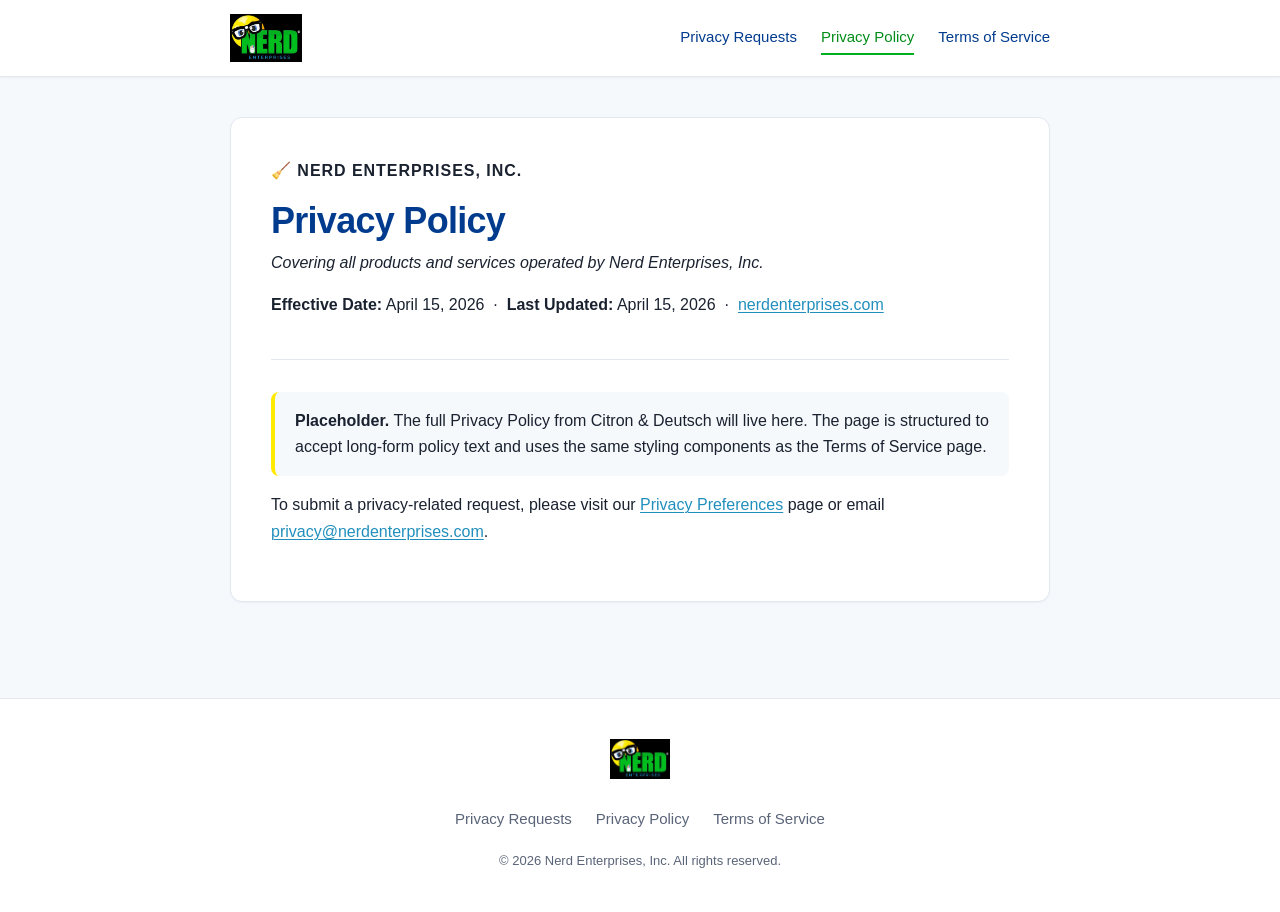
==== policy/index.html @ c288d67a "Add files via upload" ====
<!DOCTYPE html>
<html lang="en">
<head>
  <meta charset="UTF-8">
  <meta name="viewport" content="width=device-width, initial-scale=1.0">
  <title>Privacy Policy — Nerd Enterprises</title>
  <meta name="description" content="Privacy Policy for Nerd Enterprises, Inc. covering all products and services including Clean Books and Clean 1099s.">
  <link rel="icon" type="image/png" href="/assets/nerd-logo.png">
  <link rel="stylesheet" href="/assets/styles.css">
</head>
<body>
  <header class="site-header">
    <div class="container header-inner">
      <a href="/preferences" class="logo-link" aria-label="Nerd Enterprises home">
        <img src="/assets/nerd-logo.png" alt="Nerd Enterprises" class="logo">
      </a>
      <nav class="site-nav" aria-label="Primary">
        <a href="/preferences">Privacy Requests</a>
        <a href="/policy" aria-current="page">Privacy Policy</a>
        <a href="/tos">Terms of Service</a>
      </nav>
    </div>
  </header>

  <main class="container main-content policy-content">
    <article>
      <header class="policy-header">
        <p class="policy-eyebrow">🧹 Nerd Enterprises, Inc.</p>
        <h1>Privacy Policy</h1>
        <p class="policy-subtitle">
          Covering all products and services operated by Nerd Enterprises, Inc.
        </p>
        <p class="policy-meta">
          <strong>Effective Date:</strong> April 15, 2026
          &nbsp;&middot;&nbsp;
          <strong>Last Updated:</strong> April 15, 2026
          &nbsp;&middot;&nbsp;
          <a href="https://nerdenterprises.com">nerdenterprises.com</a>
        </p>
      </header>

      <!-- =====================================================
           PASTE RICK CITRON'S PRIVACY POLICY CONTENT BELOW
           ===================================================== -->

      <section>
        <p class="placeholder-note">
          <strong>Placeholder.</strong> The full Privacy Policy from Citron &amp; Deutsch
          will live here. The page is structured to accept long-form policy text and uses
          the same styling components as the Terms of Service page.
        </p>

        <p>
          To submit a privacy-related request, please visit our
          <a href="/preferences">Privacy Preferences</a> page or email
          <a href="mailto:privacy@nerdenterprises.com">privacy@nerdenterprises.com</a>.
        </p>
      </section>

      <!-- ===================================================== -->
    </article>
  </main>

  <footer class="site-footer">
    <div class="container footer-inner">
      <p class="footer-brand">
        <img src="/assets/nerd-logo.png" alt="" class="footer-logo">
      </p>
      <nav class="footer-nav" aria-label="Footer">
        <a href="/preferences">Privacy Requests</a>
        <a href="/policy">Privacy Policy</a>
        <a href="/tos">Terms of Service</a>
      </nav>
      <p class="footer-copyright">
        &copy; <span id="footer-year"></span> Nerd Enterprises, Inc. All rights reserved.
      </p>
    </div>
  </footer>

  <script>document.getElementById("footer-year").textContent = new Date().getFullYear();</script>
</body>
</html>
---- assets/styles.css ----
/* ============================================
   Nerd Enterprises — Privacy Site Stylesheet
   ============================================ */

:root {
  /* Brand colors */
  --green:        #00B01E;
  --green-dark:   #028D19;
  --cyan:         #2CB0E8;
  --cyan-dark:    #218FBD;
  --navy:         #003B8E;
  --yellow:       #FFEA00;

  /* Functional colors */
  --text:         #1a2230;
  --text-muted:   #5a6478;
  --border:       #e3e7ee;
  --bg:           #ffffff;
  --bg-soft:      #f6f9fc;
  --bg-card:      #ffffff;
  --error:        #c0392b;
  --success-bg:   #e8f7ec;
  --success-text: #166534;

  /* Typography */
  --font-sans:    -apple-system, BlinkMacSystemFont, "Segoe UI", Roboto, "Helvetica Neue", Arial, sans-serif;
  --font-mono:    ui-monospace, SFMono-Regular, "SF Mono", Menlo, Consolas, monospace;

  /* Layout */
  --content-max:  860px;
  --radius:       8px;
  --radius-lg:    12px;
  --shadow-sm:    0 1px 2px rgba(0, 59, 142, 0.05);
  --shadow-md:    0 4px 12px rgba(0, 59, 142, 0.08);
}

* { box-sizing: border-box; }

html { -webkit-text-size-adjust: 100%; }

body {
  margin: 0;
  font-family: var(--font-sans);
  font-size: 16px;
  line-height: 1.6;
  color: var(--text);
  background: var(--bg-soft);
  -webkit-font-smoothing: antialiased;
}

.container {
  max-width: var(--content-max);
  margin: 0 auto;
  padding: 0 1.25rem;
}

/* ============================================
   Header
   ============================================ */

.site-header {
  background: var(--bg);
  border-bottom: 1px solid var(--border);
  position: sticky;
  top: 0;
  z-index: 10;
  box-shadow: var(--shadow-sm);
}

.header-inner {
  display: flex;
  align-items: center;
  justify-content: space-between;
  gap: 1.5rem;
  padding-top: 0.875rem;
  padding-bottom: 0.875rem;
  flex-wrap: wrap;
}

.logo-link {
  display: inline-flex;
  align-items: center;
  text-decoration: none;
}

.logo {
  height: 48px;
  width: auto;
  display: block;
}

.site-nav {
  display: flex;
  gap: 1.5rem;
  flex-wrap: wrap;
}

.site-nav a {
  color: var(--navy);
  text-decoration: none;
  font-weight: 500;
  font-size: 0.9375rem;
  padding: 0.25rem 0;
  border-bottom: 2px solid transparent;
  transition: color 0.15s, border-color 0.15s;
}

.site-nav a:hover {
  color: var(--green-dark);
}

.site-nav a[aria-current="page"] {
  color: var(--green-dark);
  border-bottom-color: var(--green);
}

/* ============================================
   Main content
   ============================================ */

.main-content {
  padding: 2.5rem 1.25rem 4rem;
}

.hero {
  margin-bottom: 2.5rem;
}

.hero h1 {
  font-size: 2.25rem;
  line-height: 1.2;
  margin: 0 0 0.75rem;
  color: var(--navy);
  letter-spacing: -0.02em;
}

.lede {
  font-size: 1.125rem;
  color: var(--text-muted);
  margin: 0;
  max-width: 65ch;
}

/* ============================================
   Cards & sections
   ============================================ */

.rights-card,
.form-section,
.contact-card {
  background: var(--bg-card);
  border: 1px solid var(--border);
  border-radius: var(--radius-lg);
  padding: 2rem;
  margin-bottom: 2rem;
  box-shadow: var(--shadow-sm);
}

.rights-card h2,
.form-section h2,
.contact-card h2 {
  font-size: 1.375rem;
  margin: 0 0 1rem;
  color: var(--navy);
}

.rights-card p,
.contact-card p {
  margin: 0 0 1rem;
}

.rights-card p:last-child,
.contact-card p:last-child {
  margin-bottom: 0;
}

a {
  color: var(--cyan-dark);
  text-decoration: underline;
  text-decoration-thickness: 1px;
  text-underline-offset: 2px;
}

a:hover {
  color: var(--navy);
}

/* ============================================
   Form
   ============================================ */

.privacy-form {
  margin-top: 0.5rem;
}

.form-group {
  border: none;
  padding: 0;
  margin: 0 0 2rem;
}

.form-group legend {
  font-weight: 600;
  font-size: 1.0625rem;
  color: var(--navy);
  margin-bottom: 0.5rem;
  padding: 0;
}

.field {
  margin-bottom: 1.25rem;
}

.field:last-child {
  margin-bottom: 0;
}

.field label,
.inline-radio legend {
  display: block;
  font-weight: 500;
  font-size: 0.9375rem;
  margin-bottom: 0.375rem;
  color: var(--text);
}

.required {
  color: var(--error);
  font-weight: 600;
}

.field-help {
  font-size: 0.8125rem;
  color: var(--text-muted);
  margin: 0.375rem 0 0;
  line-height: 1.5;
}

.field-error {
  font-size: 0.8125rem;
  color: var(--error);
  margin: 0.375rem 0 0;
  min-height: 1.2em;
  font-weight: 500;
}

.field-error:empty { display: none; }

input[type="text"],
input[type="email"],
textarea,
select {
  width: 100%;
  padding: 0.625rem 0.75rem;
  font-family: inherit;
  font-size: 1rem;
  line-height: 1.4;
  color: var(--text);
  background: var(--bg);
  border: 1.5px solid var(--border);
  border-radius: var(--radius);
  transition: border-color 0.15s, box-shadow 0.15s;
}

input[type="text"]:focus,
input[type="email"]:focus,
textarea:focus,
select:focus {
  outline: none;
  border-color: var(--cyan);
  box-shadow: 0 0 0 3px rgba(44, 176, 232, 0.18);
}

input[aria-invalid="true"],
textarea[aria-invalid="true"],
select[aria-invalid="true"] {
  border-color: var(--error);
}

textarea {
  resize: vertical;
  min-height: 120px;
  font-family: inherit;
}

select {
  appearance: none;
  -webkit-appearance: none;
  background-image: url("data:image/svg+xml;charset=utf-8,%3Csvg width='12' height='8' viewBox='0 0 12 8' xmlns='http://www.w3.org/2000/svg'%3E%3Cpath d='M1 1l5 5 5-5' stroke='%23003B8E' stroke-width='1.6' fill='none' stroke-linecap='round' stroke-linejoin='round'/%3E%3C/svg%3E");
  background-repeat: no-repeat;
  background-position: right 0.875rem center;
  padding-right: 2.5rem;
}

/* Honeypot — hidden from users, visible to bots */
.hp-field {
  position: absolute;
  left: -9999px;
  top: -9999px;
  width: 1px;
  height: 1px;
  overflow: hidden;
}

/* Radio cards (request type) */
.radio-group {
  display: grid;
  gap: 0.625rem;
  margin-top: 0.75rem;
}

.radio-card {
  display: flex;
  gap: 0.875rem;
  align-items: flex-start;
  padding: 0.875rem 1rem;
  border: 1.5px solid var(--border);
  border-radius: var(--radius);
  cursor: pointer;
  transition: border-color 0.15s, background-color 0.15s;
  background: var(--bg);
}

.radio-card:hover {
  border-color: var(--cyan);
  background: rgba(44, 176, 232, 0.04);
}

.radio-card input[type="radio"] {
  margin-top: 0.25rem;
  flex-shrink: 0;
  accent-color: var(--green);
  width: 1.125rem;
  height: 1.125rem;
}

.radio-card:has(input:checked) {
  border-color: var(--green);
  background: rgba(0, 176, 30, 0.04);
}

.radio-card-content {
  display: flex;
  flex-direction: column;
  gap: 0.125rem;
  flex: 1;
}

.radio-card-content strong {
  font-weight: 600;
  color: var(--text);
  font-size: 0.9375rem;
}

.radio-card-desc {
  font-size: 0.875rem;
  color: var(--text-muted);
  line-height: 1.5;
}

/* Checkbox group (products) */
.checkbox-group {
  display: grid;
  grid-template-columns: repeat(auto-fit, minmax(220px, 1fr));
  gap: 0.5rem;
  margin-top: 0.75rem;
}

.checkbox-item {
  display: flex;
  gap: 0.625rem;
  align-items: center;
  padding: 0.625rem 0.875rem;
  border: 1.5px solid var(--border);
  border-radius: var(--radius);
  cursor: pointer;
  transition: border-color 0.15s, background-color 0.15s;
  background: var(--bg);
  font-size: 0.9375rem;
}

.checkbox-item:hover {
  border-color: var(--cyan);
  background: rgba(44, 176, 232, 0.04);
}

.checkbox-item input[type="checkbox"] {
  flex-shrink: 0;
  accent-color: var(--green);
  width: 1.125rem;
  height: 1.125rem;
}

.checkbox-item:has(input:checked) {
  border-color: var(--green);
  background: rgba(0, 176, 30, 0.04);
}

/* Inline radios (current customer) */
.inline-radio {
  border: none;
  padding: 0;
  margin: 0;
}

.inline-radio-group {
  display: flex;
  gap: 1rem;
  margin-top: 0.5rem;
}

.inline-radio-item {
  display: flex;
  align-items: center;
  gap: 0.5rem;
  padding: 0.5rem 1.25rem;
  border: 1.5px solid var(--border);
  border-radius: var(--radius);
  cursor: pointer;
  font-size: 0.9375rem;
  transition: border-color 0.15s, background-color 0.15s;
  background: var(--bg);
}

.inline-radio-item:hover { border-color: var(--cyan); }

.inline-radio-item input[type="radio"] {
  accent-color: var(--green);
}

.inline-radio-item:has(input:checked) {
  border-color: var(--green);
  background: rgba(0, 176, 30, 0.04);
}

/* Consent checkbox */
.consent-item {
  display: flex;
  gap: 0.75rem;
  align-items: flex-start;
  padding: 1rem;
  border: 1.5px solid var(--border);
  border-radius: var(--radius);
  cursor: pointer;
  background: var(--bg-soft);
  font-size: 0.9375rem;
  line-height: 1.5;
}

.consent-item input[type="checkbox"] {
  margin-top: 0.2rem;
  flex-shrink: 0;
  accent-color: var(--green);
  width: 1.125rem;
  height: 1.125rem;
}

/* Submit area */
.form-actions {
  margin-top: 2rem;
  display: flex;
  flex-direction: column;
  align-items: flex-start;
  gap: 0.75rem;
}

.btn {
  font: inherit;
  font-weight: 600;
  font-size: 1rem;
  padding: 0.75rem 1.75rem;
  border-radius: var(--radius);
  border: none;
  cursor: pointer;
  transition: background-color 0.15s, transform 0.05s, box-shadow 0.15s;
}

.btn-primary {
  background: var(--green);
  color: white;
  box-shadow: var(--shadow-sm);
}

.btn-primary:hover:not(:disabled) {
  background: var(--green-dark);
  box-shadow: var(--shadow-md);
}

.btn-primary:active:not(:disabled) {
  transform: translateY(1px);
}

.btn:disabled {
  opacity: 0.6;
  cursor: not-allowed;
}

.form-note {
  font-size: 0.875rem;
  color: var(--text-muted);
  margin: 0;
  max-width: 50ch;
}

/* Feedback messages */
.form-feedback {
  margin-top: 1.5rem;
}

.form-feedback:empty { display: none; }

.form-feedback.success {
  padding: 1.25rem 1.5rem;
  background: var(--success-bg);
  border: 1px solid var(--success-text);
  border-radius: var(--radius);
  color: var(--success-text);
}

.form-feedback.success h3 {
  margin: 0 0 0.5rem;
  font-size: 1.0625rem;
  color: var(--success-text);
}

.form-feedback.success p {
  margin: 0 0 0.5rem;
  color: var(--success-text);
}

.form-feedback.success p:last-child { margin-bottom: 0; }

.form-feedback.success .ref-num {
  font-family: var(--font-mono);
  font-weight: 600;
  background: rgba(255, 255, 255, 0.6);
  padding: 0.125rem 0.375rem;
  border-radius: 4px;
}

.form-feedback.error {
  padding: 1rem 1.25rem;
  background: #fef2f2;
  border: 1px solid var(--error);
  border-radius: var(--radius);
  color: var(--error);
  font-weight: 500;
}

/* ============================================
   Policy page
   ============================================ */

.policy-content article {
  background: var(--bg-card);
  border: 1px solid var(--border);
  border-radius: var(--radius-lg);
  padding: 2.5rem;
  box-shadow: var(--shadow-sm);
}

.policy-header {
  border-bottom: 1px solid var(--border);
  padding-bottom: 1.5rem;
  margin-bottom: 2rem;
}

.policy-eyebrow {
  font-size: 0.875rem;
  text-transform: uppercase;
  letter-spacing: 0.06em;
  font-weight: 600;
  color: var(--green-dark);
  margin: 0 0 0.5rem;
}

.policy-header h1 {
  font-size: 2.25rem;
  margin: 0 0 0.5rem;
  color: var(--navy);
  letter-spacing: -0.02em;
  line-height: 1.15;
}

.policy-subtitle {
  font-size: 1.0625rem;
  color: var(--text-muted);
  margin: 0 0 0.75rem;
  font-style: italic;
}

.policy-meta {
  margin: 0;
  color: var(--text-muted);
  font-size: 0.9375rem;
}

.policy-meta a { color: var(--cyan-dark); }

.policy-content section {
  margin-bottom: 2rem;
}

.policy-content section:last-child { margin-bottom: 0; }

.policy-content h2 {
  font-size: 1.5rem;
  color: var(--navy);
  margin: 2.25rem 0 0.875rem;
  line-height: 1.3;
}

.policy-content section:first-of-type h2 {
  margin-top: 0;
}

.policy-content h3 {
  font-size: 1.0625rem;
  color: var(--navy);
  margin: 1.5rem 0 0.5rem;
  font-weight: 600;
}

.policy-content p,
.policy-content li {
  font-size: 1rem;
  line-height: 1.65;
  color: var(--text);
}

.policy-content p { margin: 0 0 1rem; }

.policy-content ul,
.policy-content ol {
  margin: 0 0 1rem;
  padding-left: 1.5rem;
}

.policy-content li { margin-bottom: 0.375rem; }

.policy-content li:last-child { margin-bottom: 0; }

.policy-content a {
  color: var(--cyan-dark);
  word-break: break-word;
}

.legal-callout {
  background: #fffaf0;
  border-left: 4px solid var(--yellow);
  padding: 1rem 1.25rem;
  border-radius: var(--radius);
  margin: 1rem 0 1.25rem;
}

.legal-callout p {
  margin: 0 0 0.75rem;
  font-size: 0.9375rem;
  line-height: 1.55;
  letter-spacing: 0.005em;
}

.legal-callout p:last-child { margin-bottom: 0; }

.legal-contact {
  font-style: normal;
  background: var(--bg-soft);
  border: 1px solid var(--border);
  padding: 1rem 1.25rem;
  border-radius: var(--radius);
  margin: 0.5rem 0 1.25rem;
  line-height: 1.7;
  font-size: 0.9375rem;
}

.placeholder-note {
  background: var(--bg-soft);
  border-left: 4px solid var(--yellow);
  padding: 1rem 1.25rem;
  border-radius: var(--radius);
  font-size: 0.9375rem;
  color: var(--text-muted);
}

/* ============================================
   Footer
   ============================================ */

.site-footer {
  background: var(--bg);
  border-top: 1px solid var(--border);
  padding: 2.5rem 0;
  margin-top: 2rem;
}

.footer-inner {
  display: flex;
  flex-direction: column;
  align-items: center;
  text-align: center;
  gap: 1.25rem;
}

.footer-brand { margin: 0; }

.footer-logo {
  height: 40px;
  width: auto;
}

.footer-nav {
  display: flex;
  gap: 1.5rem;
  flex-wrap: wrap;
  justify-content: center;
}

.footer-nav a {
  color: var(--text-muted);
  text-decoration: none;
  font-size: 0.9375rem;
}

.footer-nav a:hover {
  color: var(--green-dark);
}

.footer-copyright {
  font-size: 0.8125rem;
  color: var(--text-muted);
  margin: 0;
}

/* ============================================
   Accessibility helpers
   ============================================ */

.sr-only {
  position: absolute;
  width: 1px;
  height: 1px;
  padding: 0;
  margin: -1px;
  overflow: hidden;
  clip: rect(0, 0, 0, 0);
  white-space: nowrap;
  border: 0;
}

:focus-visible {
  outline: 2px solid var(--cyan);
  outline-offset: 2px;
  border-radius: 4px;
}

/* ============================================
   Responsive
   ============================================ */

@media (max-width: 640px) {
  .hero h1 { font-size: 1.75rem; }
  .lede { font-size: 1rem; }
  .rights-card,
  .form-section,
  .contact-card,
  .policy-content article {
    padding: 1.5rem 1.25rem;
  }
  .checkbox-group {
    grid-template-columns: 1fr;
  }
  .header-inner {
    flex-direction: column;
    align-items: flex-start;
    gap: 0.75rem;
  }
  .site-nav {
    width: 100%;
    justify-content: flex-start;
  }
  .main-content {
    padding-top: 1.5rem;
  }
}

@media (prefers-reduced-motion: reduce) {
  *, *::before, *::after {
    transition-duration: 0.01ms !important;
    animation-duration: 0.01ms !important;
  }
}
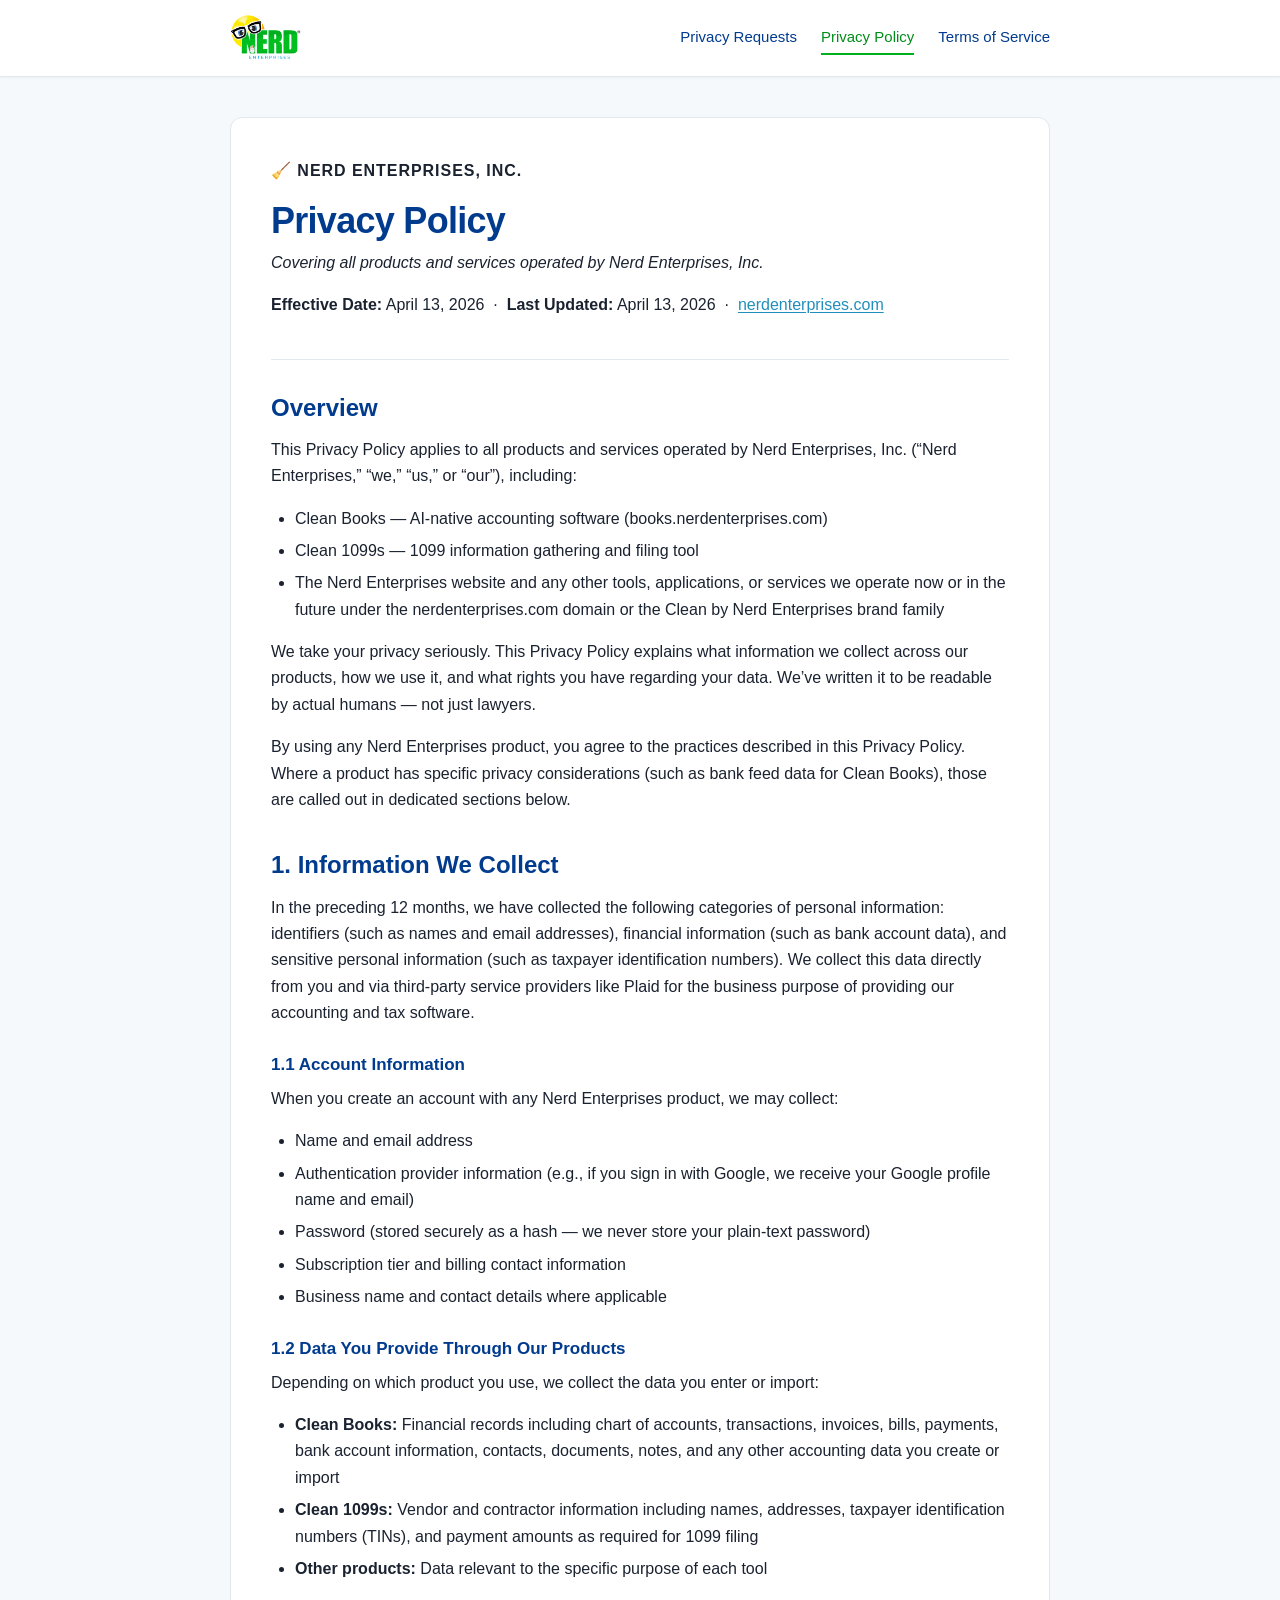
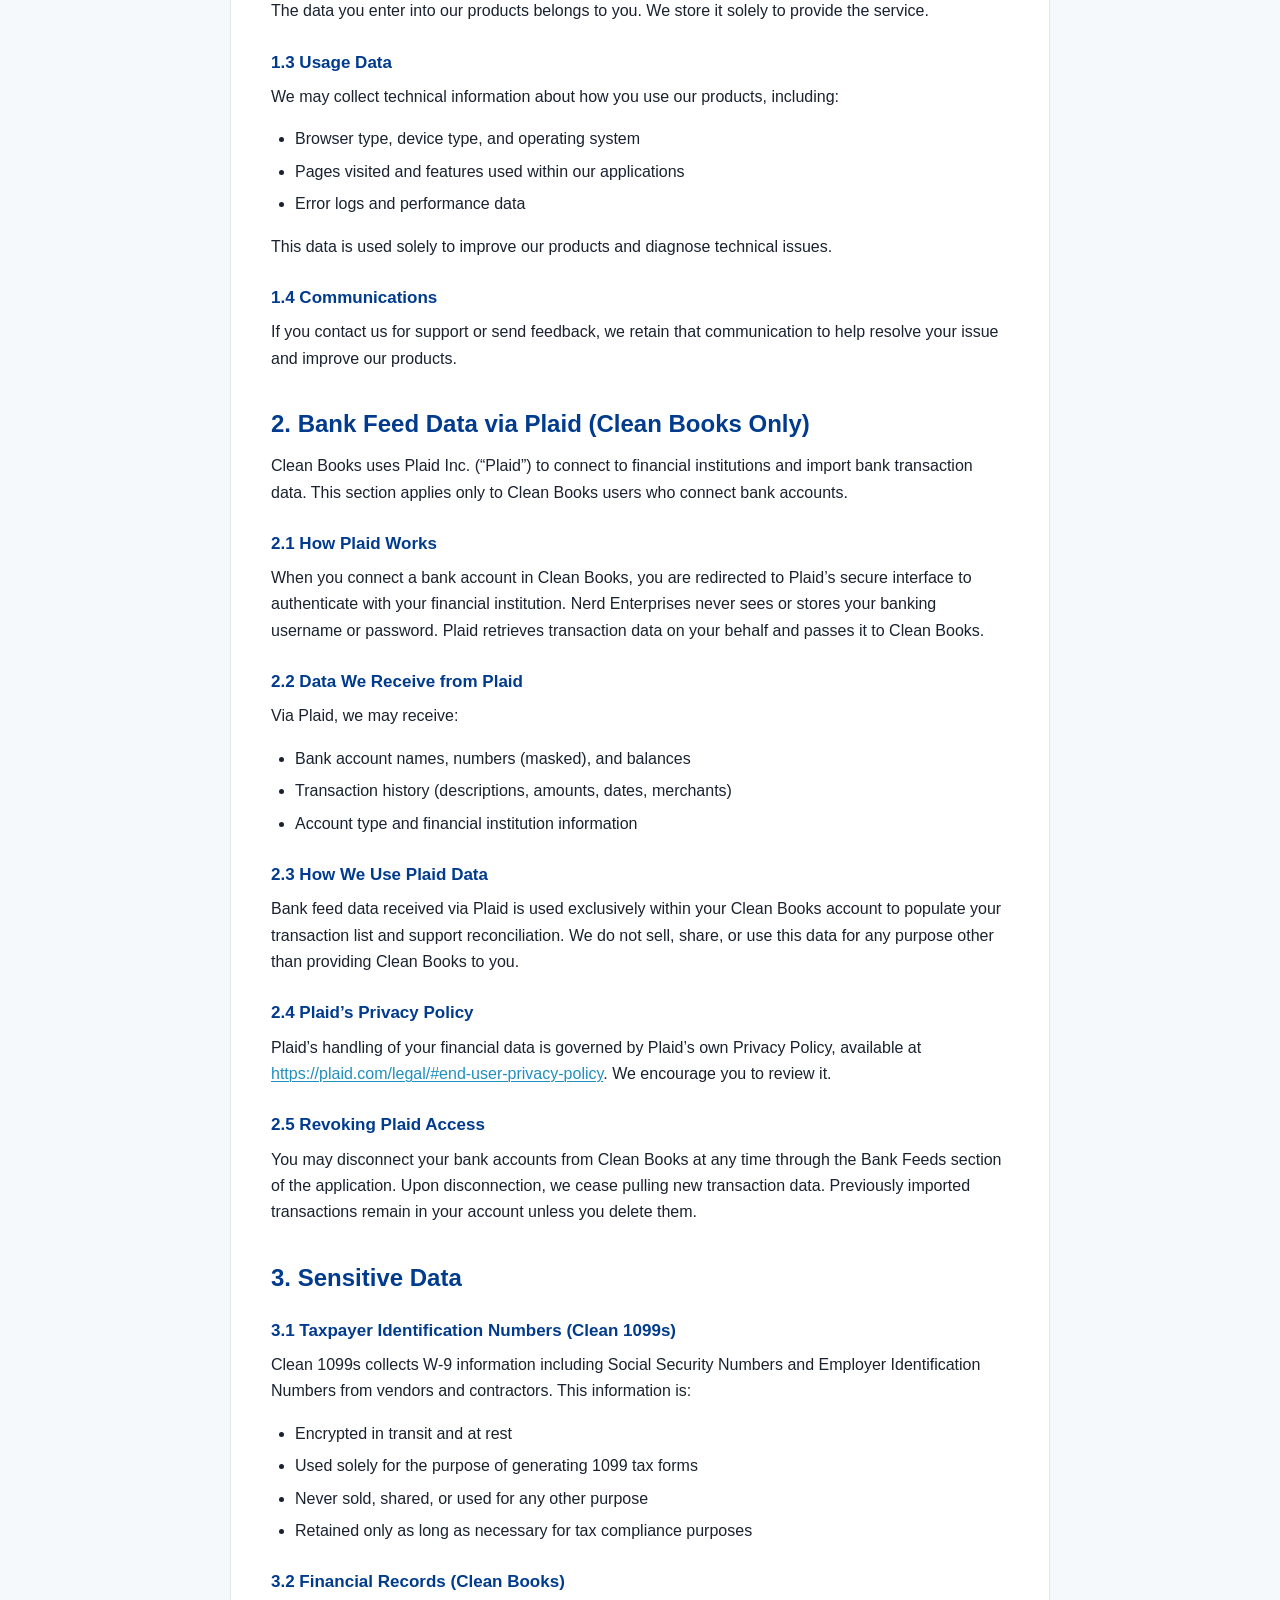
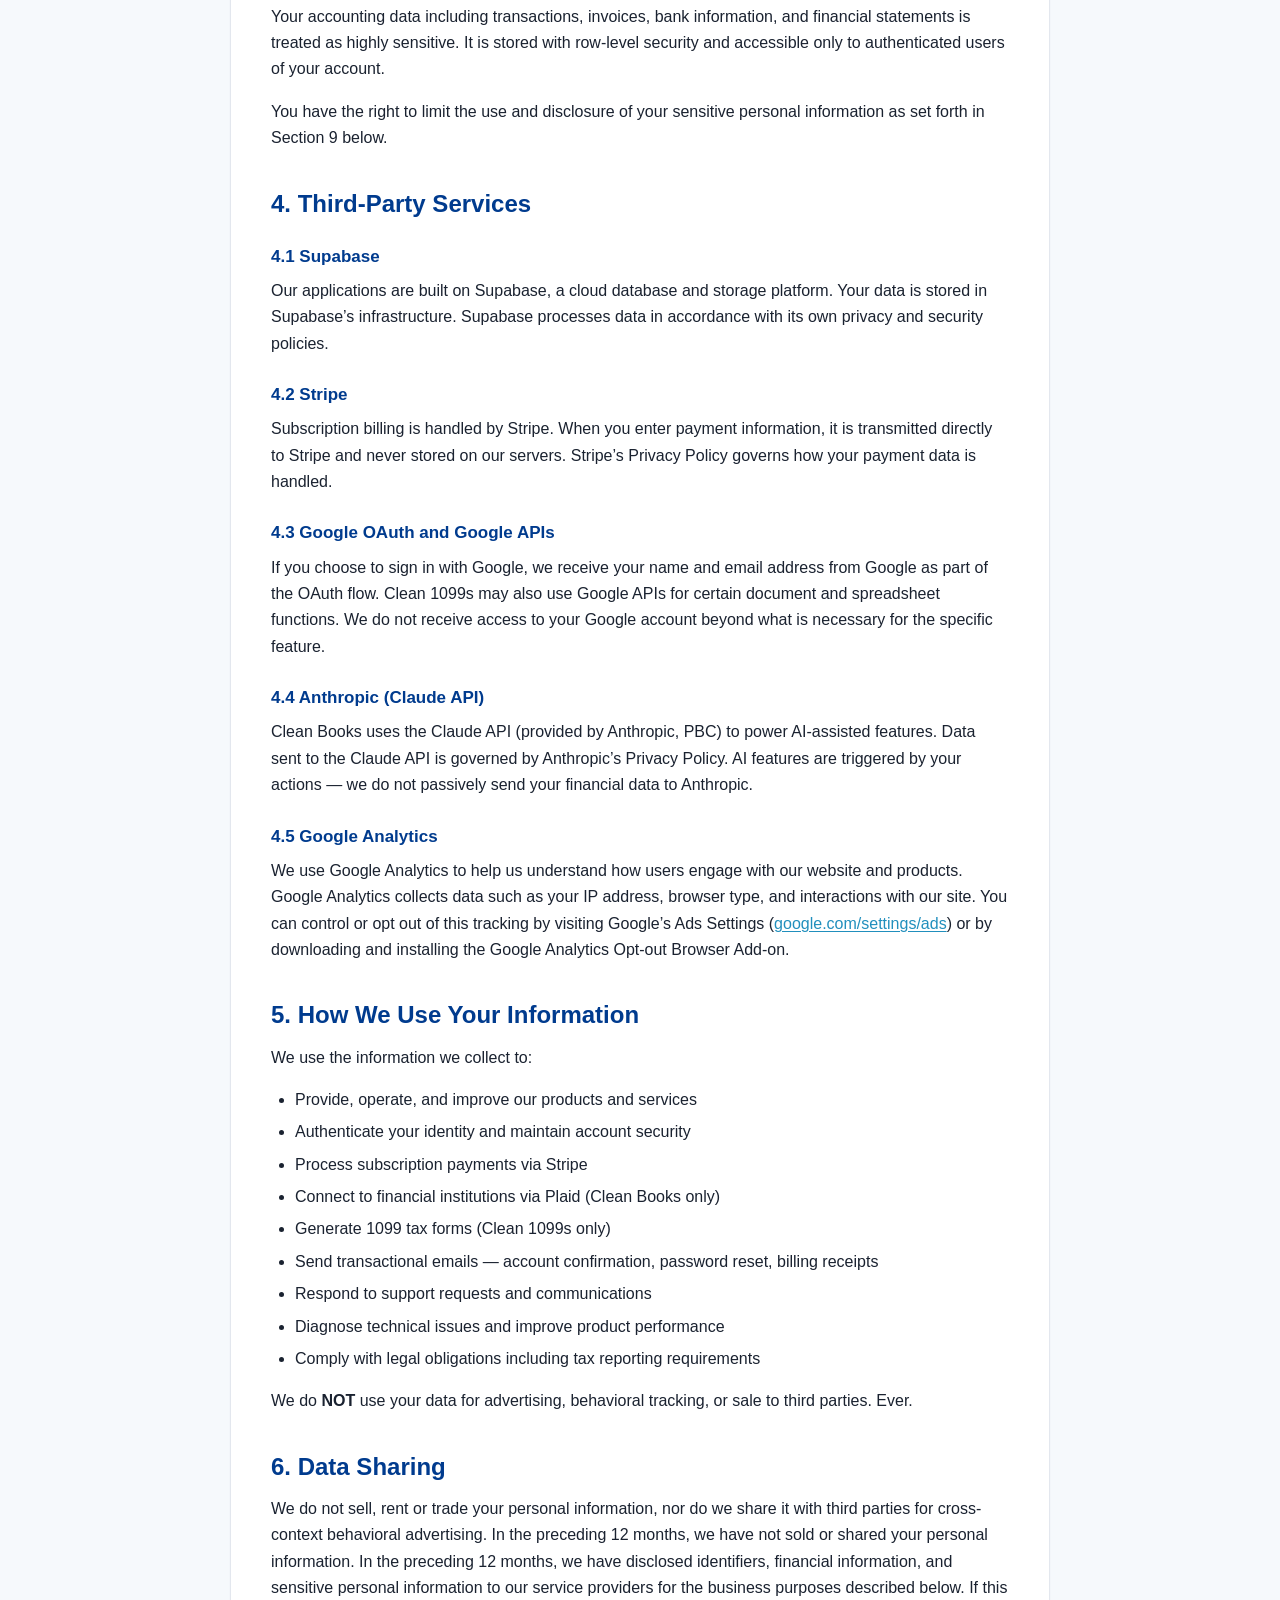
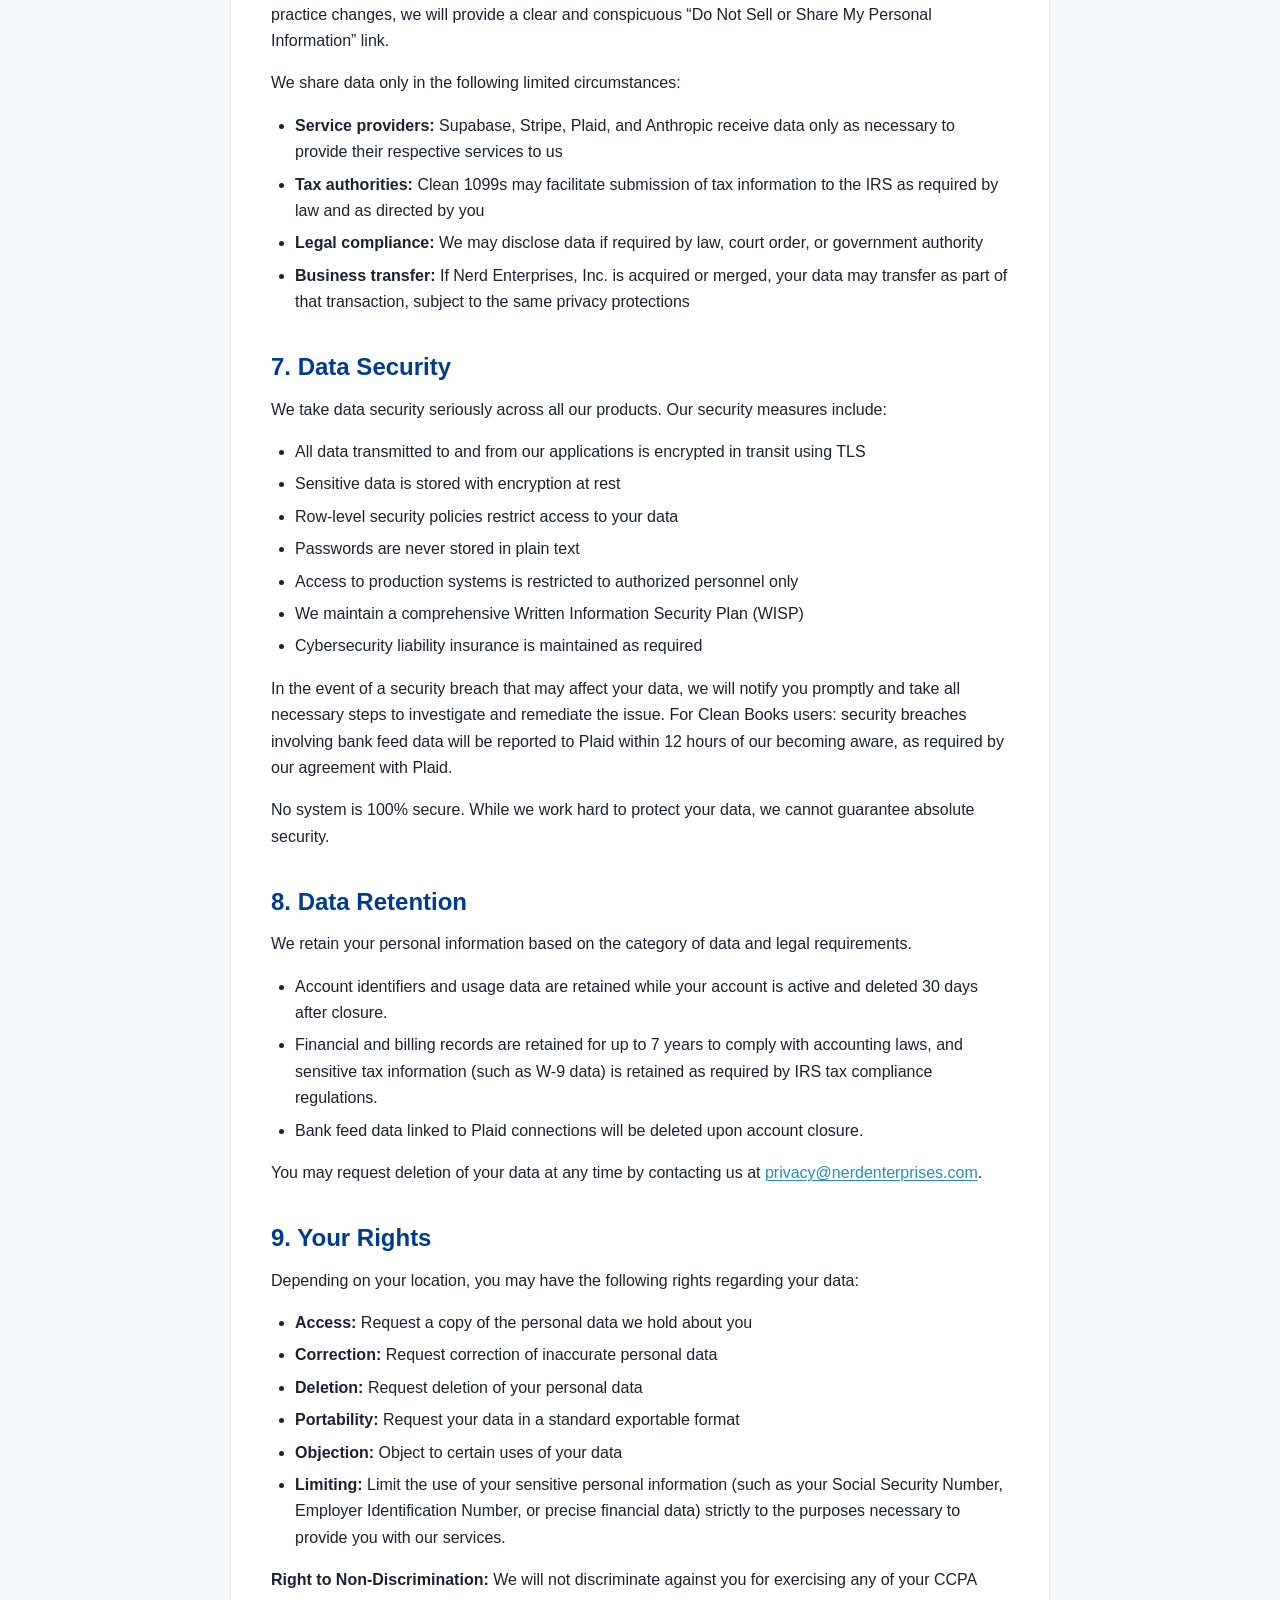
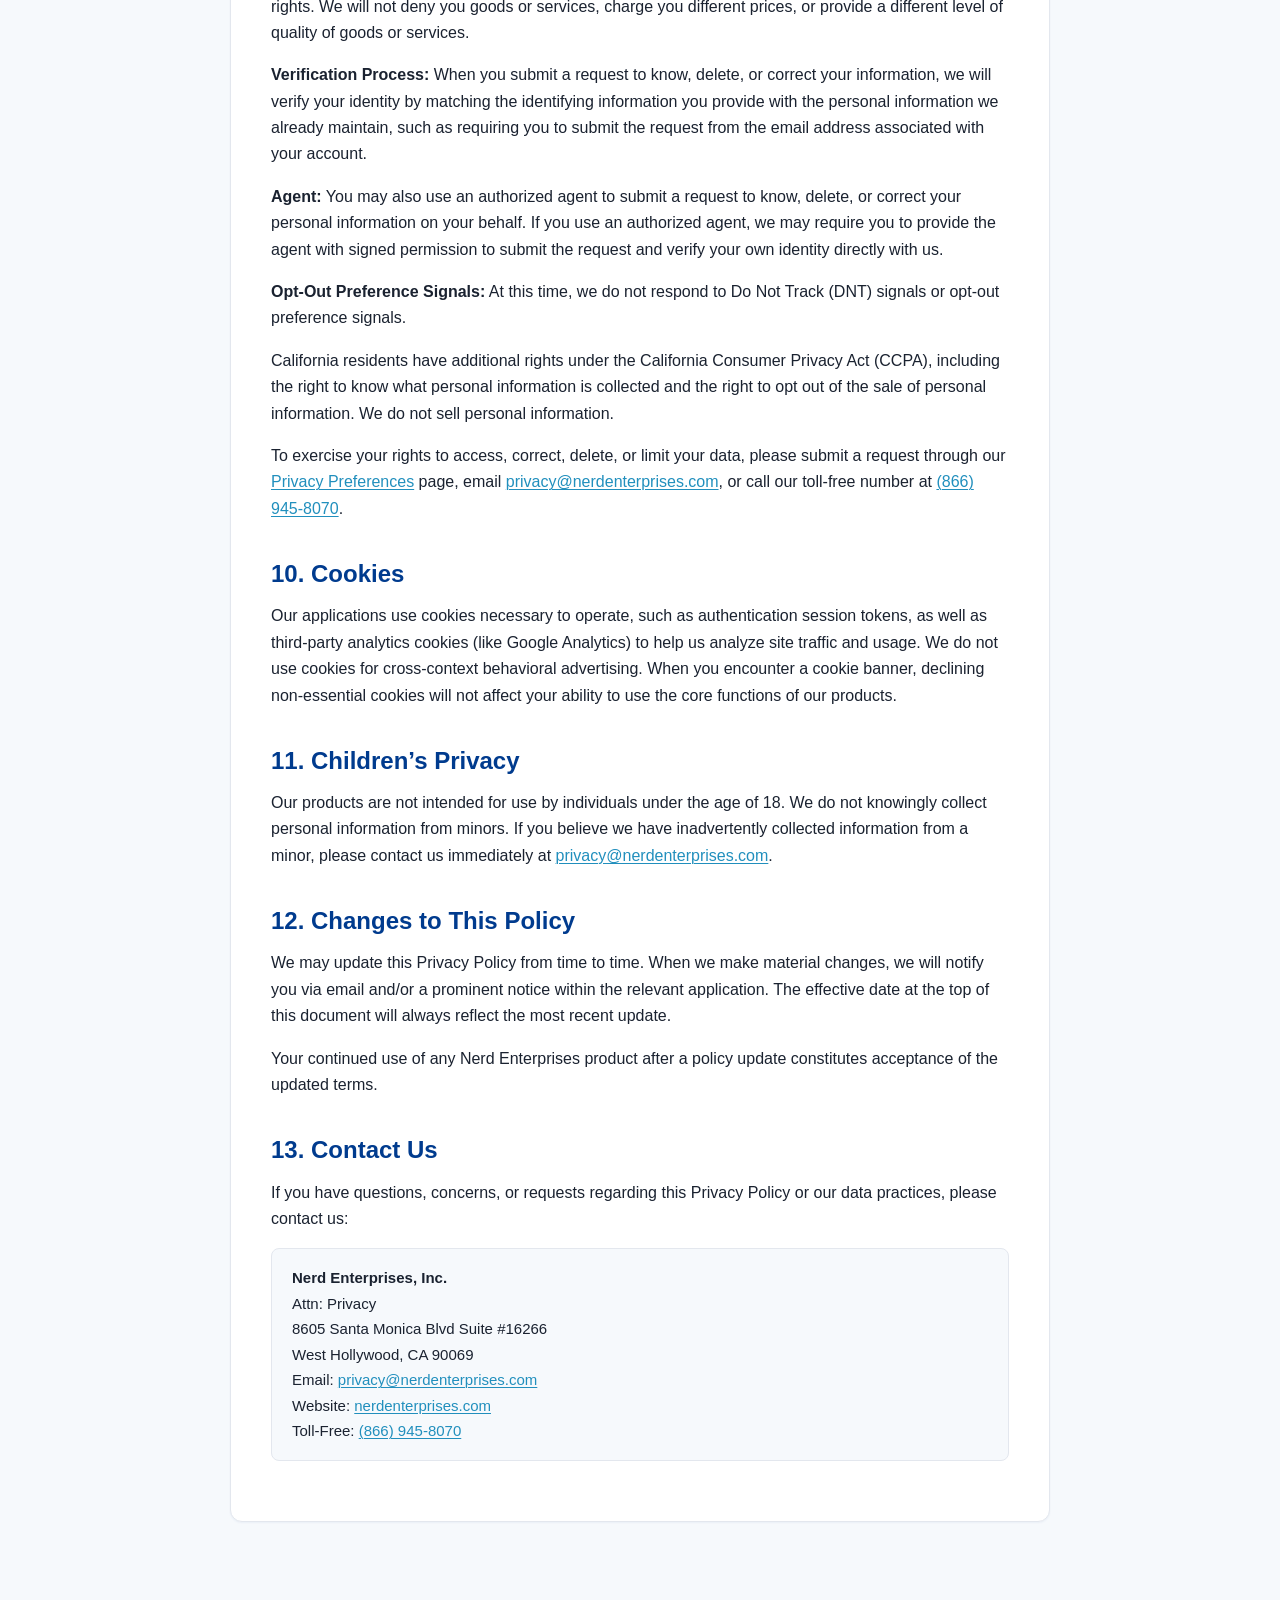
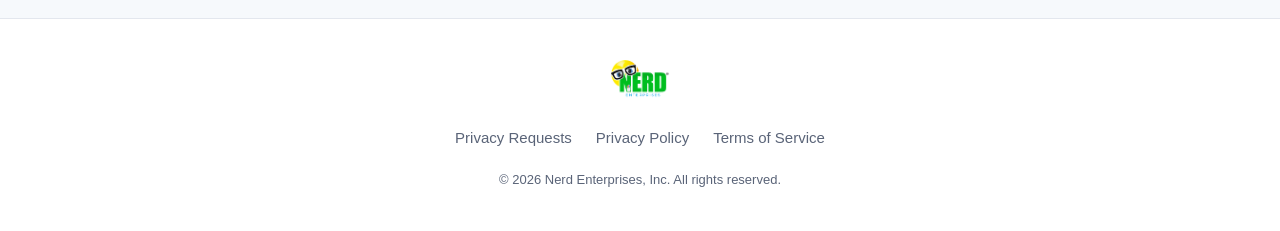
==== commit a0269293: "Add files via upload" ====
--- a/policy/index.html
+++ b/policy/index.html
@@ -31,33 +31,403 @@
           Covering all products and services operated by Nerd Enterprises, Inc.
         </p>
         <p class="policy-meta">
-          <strong>Effective Date:</strong> April 15, 2026
+          <strong>Effective Date:</strong> April 13, 2026
           &nbsp;&middot;&nbsp;
-          <strong>Last Updated:</strong> April 15, 2026
+          <strong>Last Updated:</strong> April 13, 2026
           &nbsp;&middot;&nbsp;
           <a href="https://nerdenterprises.com">nerdenterprises.com</a>
         </p>
       </header>
 
-      <!-- =====================================================
-           PASTE RICK CITRON'S PRIVACY POLICY CONTENT BELOW
-           ===================================================== -->
-
-      <section>
-        <p class="placeholder-note">
-          <strong>Placeholder.</strong> The full Privacy Policy from Citron &amp; Deutsch
-          will live here. The page is structured to accept long-form policy text and uses
-          the same styling components as the Terms of Service page.
-        </p>
-
-        <p>
-          To submit a privacy-related request, please visit our
-          <a href="/preferences">Privacy Preferences</a> page or email
+      <section>
+        <h2>Overview</h2>
+        <p>
+          This Privacy Policy applies to all products and services operated by Nerd
+          Enterprises, Inc. (&ldquo;Nerd Enterprises,&rdquo; &ldquo;we,&rdquo;
+          &ldquo;us,&rdquo; or &ldquo;our&rdquo;), including:
+        </p>
+        <ul>
+          <li>Clean Books &mdash; AI-native accounting software (books.nerdenterprises.com)</li>
+          <li>Clean 1099s &mdash; 1099 information gathering and filing tool</li>
+          <li>The Nerd Enterprises website and any other tools, applications, or services we operate now or in the future under the nerdenterprises.com domain or the Clean by Nerd Enterprises brand family</li>
+        </ul>
+        <p>
+          We take your privacy seriously. This Privacy Policy explains what information
+          we collect across our products, how we use it, and what rights you have
+          regarding your data. We&rsquo;ve written it to be readable by actual humans
+          &mdash; not just lawyers.
+        </p>
+        <p>
+          By using any Nerd Enterprises product, you agree to the practices described in
+          this Privacy Policy. Where a product has specific privacy considerations (such
+          as bank feed data for Clean Books), those are called out in dedicated sections
+          below.
+        </p>
+      </section>
+
+      <section>
+        <h2>1. Information We Collect</h2>
+        <p>
+          In the preceding 12 months, we have collected the following categories of
+          personal information: identifiers (such as names and email addresses),
+          financial information (such as bank account data), and sensitive personal
+          information (such as taxpayer identification numbers). We collect this data
+          directly from you and via third-party service providers like Plaid for the
+          business purpose of providing our accounting and tax software.
+        </p>
+
+        <h3>1.1 Account Information</h3>
+        <p>When you create an account with any Nerd Enterprises product, we may collect:</p>
+        <ul>
+          <li>Name and email address</li>
+          <li>Authentication provider information (e.g., if you sign in with Google, we receive your Google profile name and email)</li>
+          <li>Password (stored securely as a hash &mdash; we never store your plain-text password)</li>
+          <li>Subscription tier and billing contact information</li>
+          <li>Business name and contact details where applicable</li>
+        </ul>
+
+        <h3>1.2 Data You Provide Through Our Products</h3>
+        <p>Depending on which product you use, we collect the data you enter or import:</p>
+        <ul>
+          <li><strong>Clean Books:</strong> Financial records including chart of accounts, transactions, invoices, bills, payments, bank account information, contacts, documents, notes, and any other accounting data you create or import</li>
+          <li><strong>Clean 1099s:</strong> Vendor and contractor information including names, addresses, taxpayer identification numbers (TINs), and payment amounts as required for 1099 filing</li>
+          <li><strong>Other products:</strong> Data relevant to the specific purpose of each tool</li>
+        </ul>
+        <p>
+          The data you enter into our products belongs to you. We store it solely to
+          provide the service.
+        </p>
+
+        <h3>1.3 Usage Data</h3>
+        <p>We may collect technical information about how you use our products, including:</p>
+        <ul>
+          <li>Browser type, device type, and operating system</li>
+          <li>Pages visited and features used within our applications</li>
+          <li>Error logs and performance data</li>
+        </ul>
+        <p>
+          This data is used solely to improve our products and diagnose technical issues.
+        </p>
+
+        <h3>1.4 Communications</h3>
+        <p>
+          If you contact us for support or send feedback, we retain that communication to
+          help resolve your issue and improve our products.
+        </p>
+      </section>
+
+      <section>
+        <h2>2. Bank Feed Data via Plaid (Clean Books Only)</h2>
+        <p>
+          Clean Books uses Plaid Inc. (&ldquo;Plaid&rdquo;) to connect to financial
+          institutions and import bank transaction data. This section applies only to
+          Clean Books users who connect bank accounts.
+        </p>
+
+        <h3>2.1 How Plaid Works</h3>
+        <p>
+          When you connect a bank account in Clean Books, you are redirected to
+          Plaid&rsquo;s secure interface to authenticate with your financial institution.
+          Nerd Enterprises never sees or stores your banking username or password. Plaid
+          retrieves transaction data on your behalf and passes it to Clean Books.
+        </p>
+
+        <h3>2.2 Data We Receive from Plaid</h3>
+        <p>Via Plaid, we may receive:</p>
+        <ul>
+          <li>Bank account names, numbers (masked), and balances</li>
+          <li>Transaction history (descriptions, amounts, dates, merchants)</li>
+          <li>Account type and financial institution information</li>
+        </ul>
+
+        <h3>2.3 How We Use Plaid Data</h3>
+        <p>
+          Bank feed data received via Plaid is used exclusively within your Clean Books
+          account to populate your transaction list and support reconciliation. We do not
+          sell, share, or use this data for any purpose other than providing Clean Books
+          to you.
+        </p>
+
+        <h3>2.4 Plaid&rsquo;s Privacy Policy</h3>
+        <p>
+          Plaid&rsquo;s handling of your financial data is governed by Plaid&rsquo;s own
+          Privacy Policy, available at
+          <a href="https://plaid.com/legal/#end-user-privacy-policy" rel="noopener">https://plaid.com/legal/#end-user-privacy-policy</a>.
+          We encourage you to review it.
+        </p>
+
+        <h3>2.5 Revoking Plaid Access</h3>
+        <p>
+          You may disconnect your bank accounts from Clean Books at any time through the
+          Bank Feeds section of the application. Upon disconnection, we cease pulling new
+          transaction data. Previously imported transactions remain in your account
+          unless you delete them.
+        </p>
+      </section>
+
+      <section>
+        <h2>3. Sensitive Data</h2>
+
+        <h3>3.1 Taxpayer Identification Numbers (Clean 1099s)</h3>
+        <p>
+          Clean 1099s collects W-9 information including Social Security Numbers and
+          Employer Identification Numbers from vendors and contractors. This information
+          is:
+        </p>
+        <ul>
+          <li>Encrypted in transit and at rest</li>
+          <li>Used solely for the purpose of generating 1099 tax forms</li>
+          <li>Never sold, shared, or used for any other purpose</li>
+          <li>Retained only as long as necessary for tax compliance purposes</li>
+        </ul>
+
+        <h3>3.2 Financial Records (Clean Books)</h3>
+        <p>
+          Your accounting data including transactions, invoices, bank information, and
+          financial statements is treated as highly sensitive. It is stored with
+          row-level security and accessible only to authenticated users of your account.
+        </p>
+        <p>
+          You have the right to limit the use and disclosure of your sensitive personal
+          information as set forth in Section 9 below.
+        </p>
+      </section>
+
+      <section>
+        <h2>4. Third-Party Services</h2>
+
+        <h3>4.1 Supabase</h3>
+        <p>
+          Our applications are built on Supabase, a cloud database and storage platform.
+          Your data is stored in Supabase&rsquo;s infrastructure. Supabase processes data
+          in accordance with its own privacy and security policies.
+        </p>
+
+        <h3>4.2 Stripe</h3>
+        <p>
+          Subscription billing is handled by Stripe. When you enter payment information,
+          it is transmitted directly to Stripe and never stored on our servers.
+          Stripe&rsquo;s Privacy Policy governs how your payment data is handled.
+        </p>
+
+        <h3>4.3 Google OAuth and Google APIs</h3>
+        <p>
+          If you choose to sign in with Google, we receive your name and email address
+          from Google as part of the OAuth flow. Clean 1099s may also use Google APIs for
+          certain document and spreadsheet functions. We do not receive access to your
+          Google account beyond what is necessary for the specific feature.
+        </p>
+
+        <h3>4.4 Anthropic (Claude API)</h3>
+        <p>
+          Clean Books uses the Claude API (provided by Anthropic, PBC) to power
+          AI-assisted features. Data sent to the Claude API is governed by
+          Anthropic&rsquo;s Privacy Policy. AI features are triggered by your actions
+          &mdash; we do not passively send your financial data to Anthropic.
+        </p>
+
+        <h3>4.5 Google Analytics</h3>
+        <p>
+          We use Google Analytics to help us understand how users engage with our website
+          and products. Google Analytics collects data such as your IP address, browser
+          type, and interactions with our site. You can control or opt out of this
+          tracking by visiting Google&rsquo;s Ads Settings
+          (<a href="https://www.google.com/settings/ads" rel="noopener">google.com/settings/ads</a>)
+          or by downloading and installing the Google Analytics Opt-out Browser Add-on.
+        </p>
+      </section>
+
+      <section>
+        <h2>5. How We Use Your Information</h2>
+        <p>We use the information we collect to:</p>
+        <ul>
+          <li>Provide, operate, and improve our products and services</li>
+          <li>Authenticate your identity and maintain account security</li>
+          <li>Process subscription payments via Stripe</li>
+          <li>Connect to financial institutions via Plaid (Clean Books only)</li>
+          <li>Generate 1099 tax forms (Clean 1099s only)</li>
+          <li>Send transactional emails &mdash; account confirmation, password reset, billing receipts</li>
+          <li>Respond to support requests and communications</li>
+          <li>Diagnose technical issues and improve product performance</li>
+          <li>Comply with legal obligations including tax reporting requirements</li>
+        </ul>
+        <p>
+          We do <strong>NOT</strong> use your data for advertising, behavioral tracking,
+          or sale to third parties. Ever.
+        </p>
+      </section>
+
+      <section>
+        <h2>6. Data Sharing</h2>
+        <p>
+          We do not sell, rent or trade your personal information, nor do we share it
+          with third parties for cross-context behavioral advertising. In the preceding
+          12 months, we have not sold or shared your personal information. In the
+          preceding 12 months, we have disclosed identifiers, financial information, and
+          sensitive personal information to our service providers for the business
+          purposes described below. If this practice changes, we will provide a clear and
+          conspicuous &ldquo;Do Not Sell or Share My Personal Information&rdquo; link.
+        </p>
+        <p>We share data only in the following limited circumstances:</p>
+        <ul>
+          <li><strong>Service providers:</strong> Supabase, Stripe, Plaid, and Anthropic receive data only as necessary to provide their respective services to us</li>
+          <li><strong>Tax authorities:</strong> Clean 1099s may facilitate submission of tax information to the IRS as required by law and as directed by you</li>
+          <li><strong>Legal compliance:</strong> We may disclose data if required by law, court order, or government authority</li>
+          <li><strong>Business transfer:</strong> If Nerd Enterprises, Inc. is acquired or merged, your data may transfer as part of that transaction, subject to the same privacy protections</li>
+        </ul>
+      </section>
+
+      <section>
+        <h2>7. Data Security</h2>
+        <p>We take data security seriously across all our products. Our security measures include:</p>
+        <ul>
+          <li>All data transmitted to and from our applications is encrypted in transit using TLS</li>
+          <li>Sensitive data is stored with encryption at rest</li>
+          <li>Row-level security policies restrict access to your data</li>
+          <li>Passwords are never stored in plain text</li>
+          <li>Access to production systems is restricted to authorized personnel only</li>
+          <li>We maintain a comprehensive Written Information Security Plan (WISP)</li>
+          <li>Cybersecurity liability insurance is maintained as required</li>
+        </ul>
+        <p>
+          In the event of a security breach that may affect your data, we will notify you
+          promptly and take all necessary steps to investigate and remediate the issue.
+          For Clean Books users: security breaches involving bank feed data will be
+          reported to Plaid within 12 hours of our becoming aware, as required by our
+          agreement with Plaid.
+        </p>
+        <p>
+          No system is 100% secure. While we work hard to protect your data, we cannot
+          guarantee absolute security.
+        </p>
+      </section>
+
+      <section>
+        <h2>8. Data Retention</h2>
+        <p>
+          We retain your personal information based on the category of data and legal
+          requirements.
+        </p>
+        <ul>
+          <li>Account identifiers and usage data are retained while your account is active and deleted 30 days after closure.</li>
+          <li>Financial and billing records are retained for up to 7 years to comply with accounting laws, and sensitive tax information (such as W-9 data) is retained as required by IRS tax compliance regulations.</li>
+          <li>Bank feed data linked to Plaid connections will be deleted upon account closure.</li>
+        </ul>
+        <p>
+          You may request deletion of your data at any time by contacting us at
           <a href="mailto:privacy@nerdenterprises.com">privacy@nerdenterprises.com</a>.
         </p>
       </section>
 
-      <!-- ===================================================== -->
+      <section>
+        <h2>9. Your Rights</h2>
+        <p>Depending on your location, you may have the following rights regarding your data:</p>
+        <ul>
+          <li><strong>Access:</strong> Request a copy of the personal data we hold about you</li>
+          <li><strong>Correction:</strong> Request correction of inaccurate personal data</li>
+          <li><strong>Deletion:</strong> Request deletion of your personal data</li>
+          <li><strong>Portability:</strong> Request your data in a standard exportable format</li>
+          <li><strong>Objection:</strong> Object to certain uses of your data</li>
+          <li><strong>Limiting:</strong> Limit the use of your sensitive personal information (such as your Social Security Number, Employer Identification Number, or precise financial data) strictly to the purposes necessary to provide you with our services.</li>
+        </ul>
+
+        <p>
+          <strong>Right to Non-Discrimination:</strong> We will not discriminate against
+          you for exercising any of your CCPA rights. We will not deny you goods or
+          services, charge you different prices, or provide a different level of quality
+          of goods or services.
+        </p>
+
+        <p>
+          <strong>Verification Process:</strong> When you submit a request to know,
+          delete, or correct your information, we will verify your identity by matching
+          the identifying information you provide with the personal information we
+          already maintain, such as requiring you to submit the request from the email
+          address associated with your account.
+        </p>
+
+        <p>
+          <strong>Agent:</strong> You may also use an authorized agent to submit a
+          request to know, delete, or correct your personal information on your behalf.
+          If you use an authorized agent, we may require you to provide the agent with
+          signed permission to submit the request and verify your own identity directly
+          with us.
+        </p>
+
+        <p>
+          <strong>Opt-Out Preference Signals:</strong> At this time, we do not respond to
+          Do Not Track (DNT) signals or opt-out preference signals.
+        </p>
+
+        <p>
+          California residents have additional rights under the California Consumer
+          Privacy Act (CCPA), including the right to know what personal information is
+          collected and the right to opt out of the sale of personal information. We do
+          not sell personal information.
+        </p>
+
+        <p>
+          To exercise your rights to access, correct, delete, or limit your data, please
+          submit a request through our
+          <a href="/preferences">Privacy Preferences</a> page, email
+          <a href="mailto:privacy@nerdenterprises.com">privacy@nerdenterprises.com</a>,
+          or call our toll-free number at
+          <a href="tel:+18669458070">(866) 945-8070</a>.
+        </p>
+      </section>
+
+      <section>
+        <h2>10. Cookies</h2>
+        <p>
+          Our applications use cookies necessary to operate, such as authentication
+          session tokens, as well as third-party analytics cookies (like Google
+          Analytics) to help us analyze site traffic and usage. We do not use cookies for
+          cross-context behavioral advertising. When you encounter a cookie banner,
+          declining non-essential cookies will not affect your ability to use the core
+          functions of our products.
+        </p>
+      </section>
+
+      <section>
+        <h2>11. Children&rsquo;s Privacy</h2>
+        <p>
+          Our products are not intended for use by individuals under the age of 18. We do
+          not knowingly collect personal information from minors. If you believe we have
+          inadvertently collected information from a minor, please contact us immediately
+          at <a href="mailto:privacy@nerdenterprises.com">privacy@nerdenterprises.com</a>.
+        </p>
+      </section>
+
+      <section>
+        <h2>12. Changes to This Policy</h2>
+        <p>
+          We may update this Privacy Policy from time to time. When we make material
+          changes, we will notify you via email and/or a prominent notice within the
+          relevant application. The effective date at the top of this document will
+          always reflect the most recent update.
+        </p>
+        <p>
+          Your continued use of any Nerd Enterprises product after a policy update
+          constitutes acceptance of the updated terms.
+        </p>
+      </section>
+
+      <section>
+        <h2>13. Contact Us</h2>
+        <p>
+          If you have questions, concerns, or requests regarding this Privacy Policy or
+          our data practices, please contact us:
+        </p>
+        <address class="legal-contact">
+          <strong>Nerd Enterprises, Inc.</strong><br>
+          Attn: Privacy<br>
+          8605 Santa Monica Blvd Suite #16266<br>
+          West Hollywood, CA 90069<br>
+          Email: <a href="mailto:privacy@nerdenterprises.com">privacy@nerdenterprises.com</a><br>
+          Website: <a href="https://nerdenterprises.com">nerdenterprises.com</a><br>
+          Toll-Free: <a href="tel:+18669458070">(866) 945-8070</a>
+        </address>
+      </section>
     </article>
   </main>
 
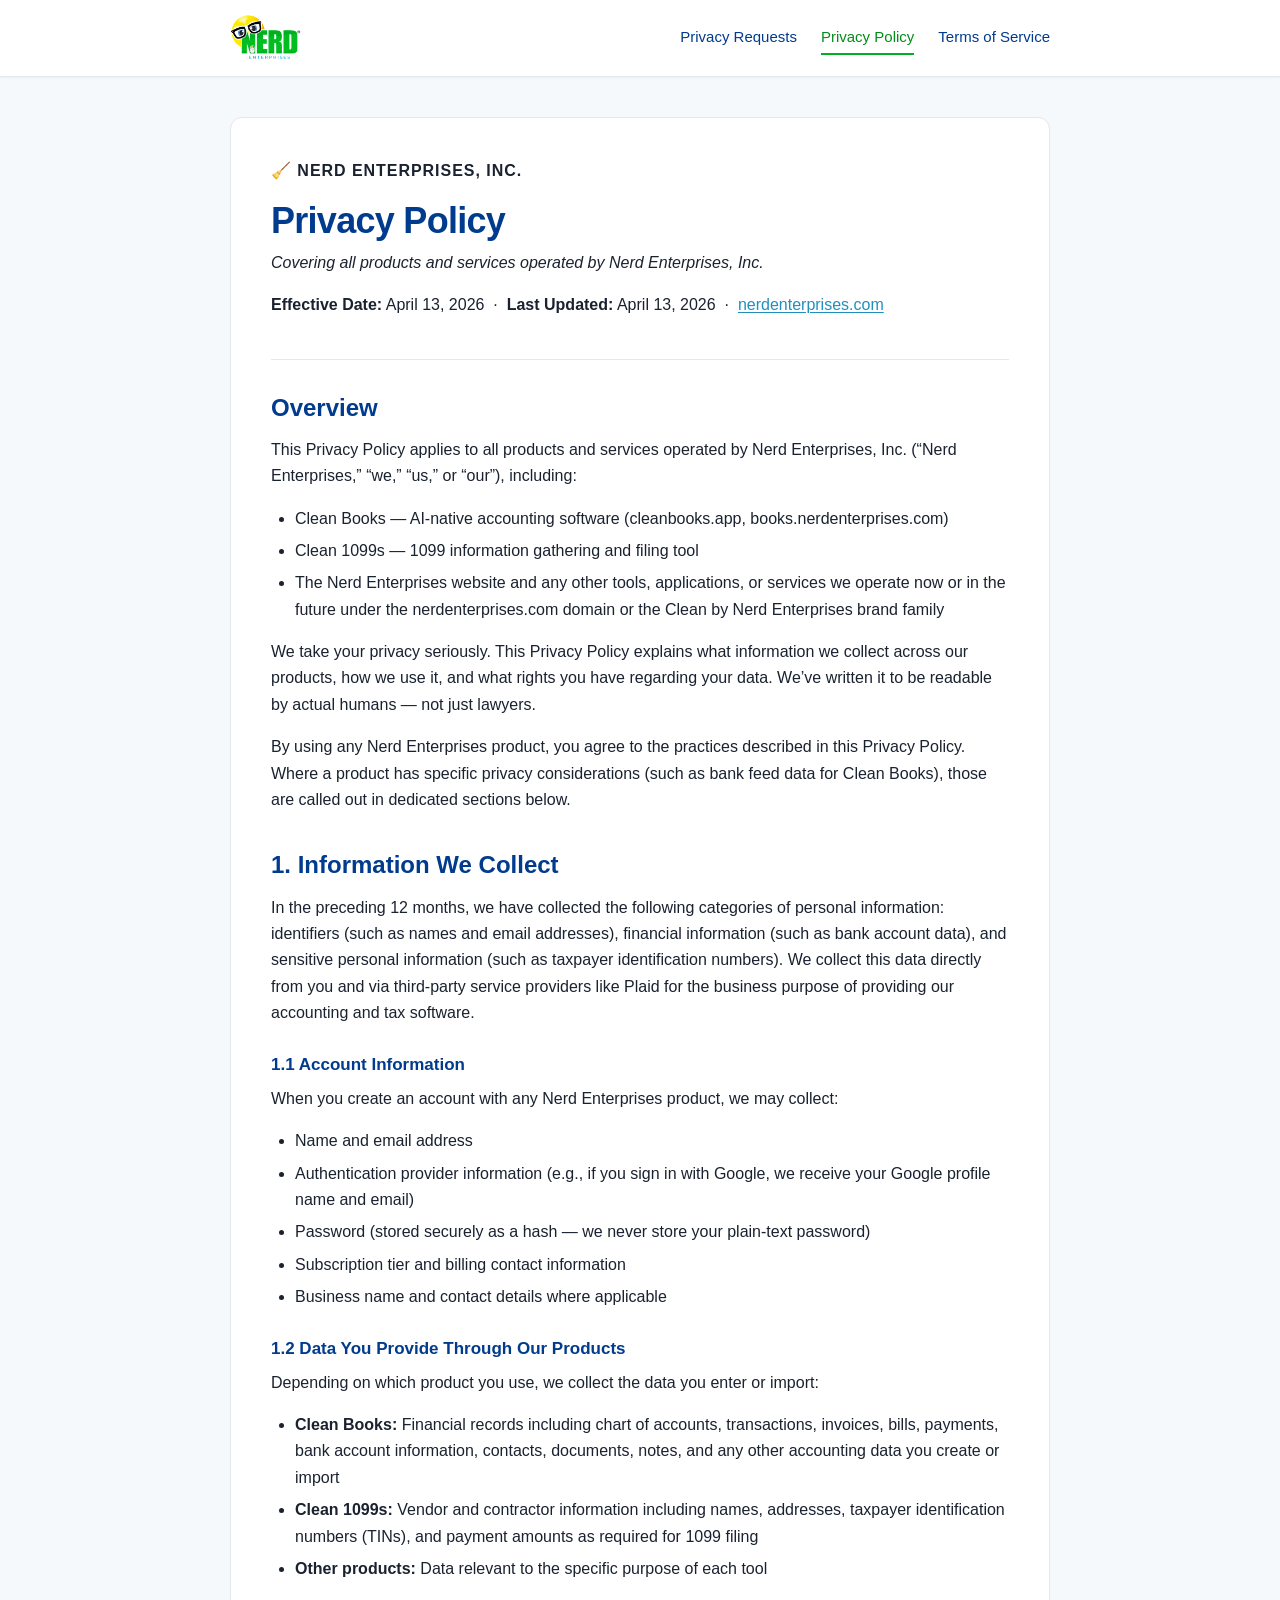
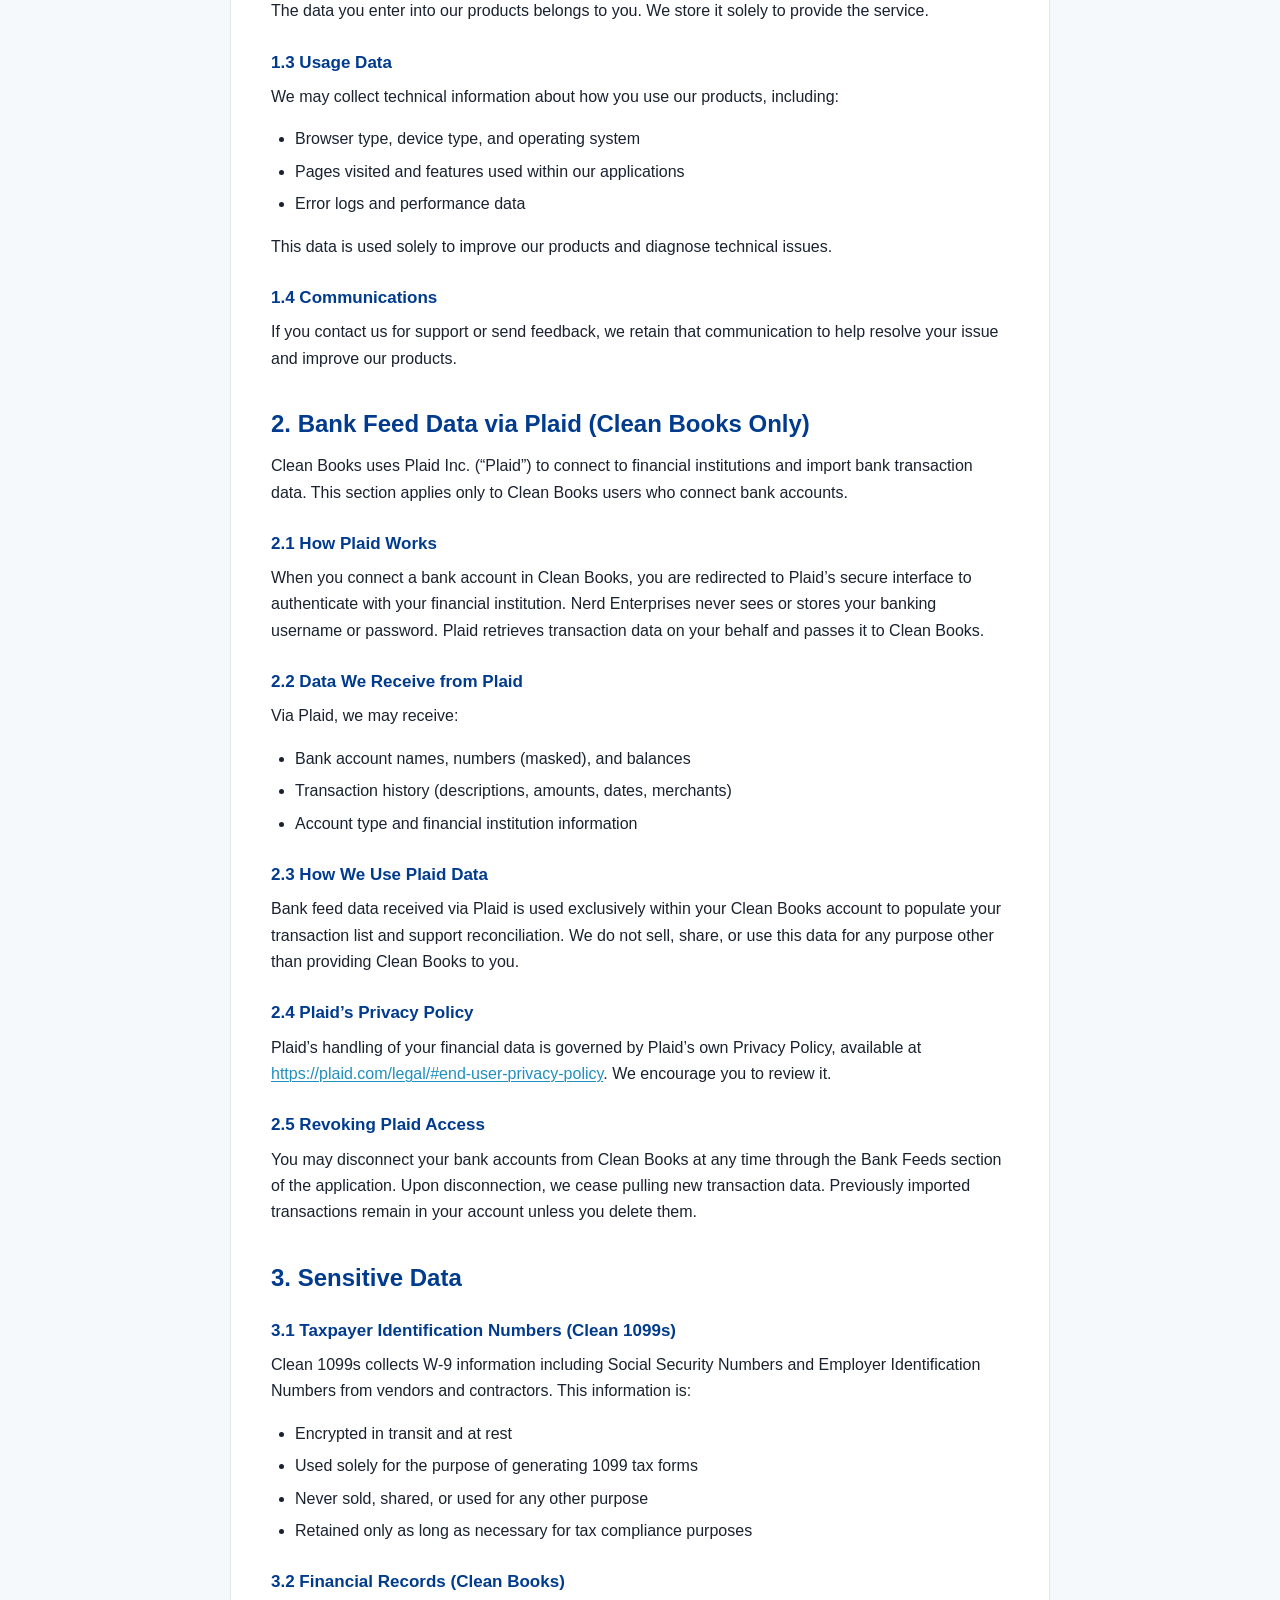
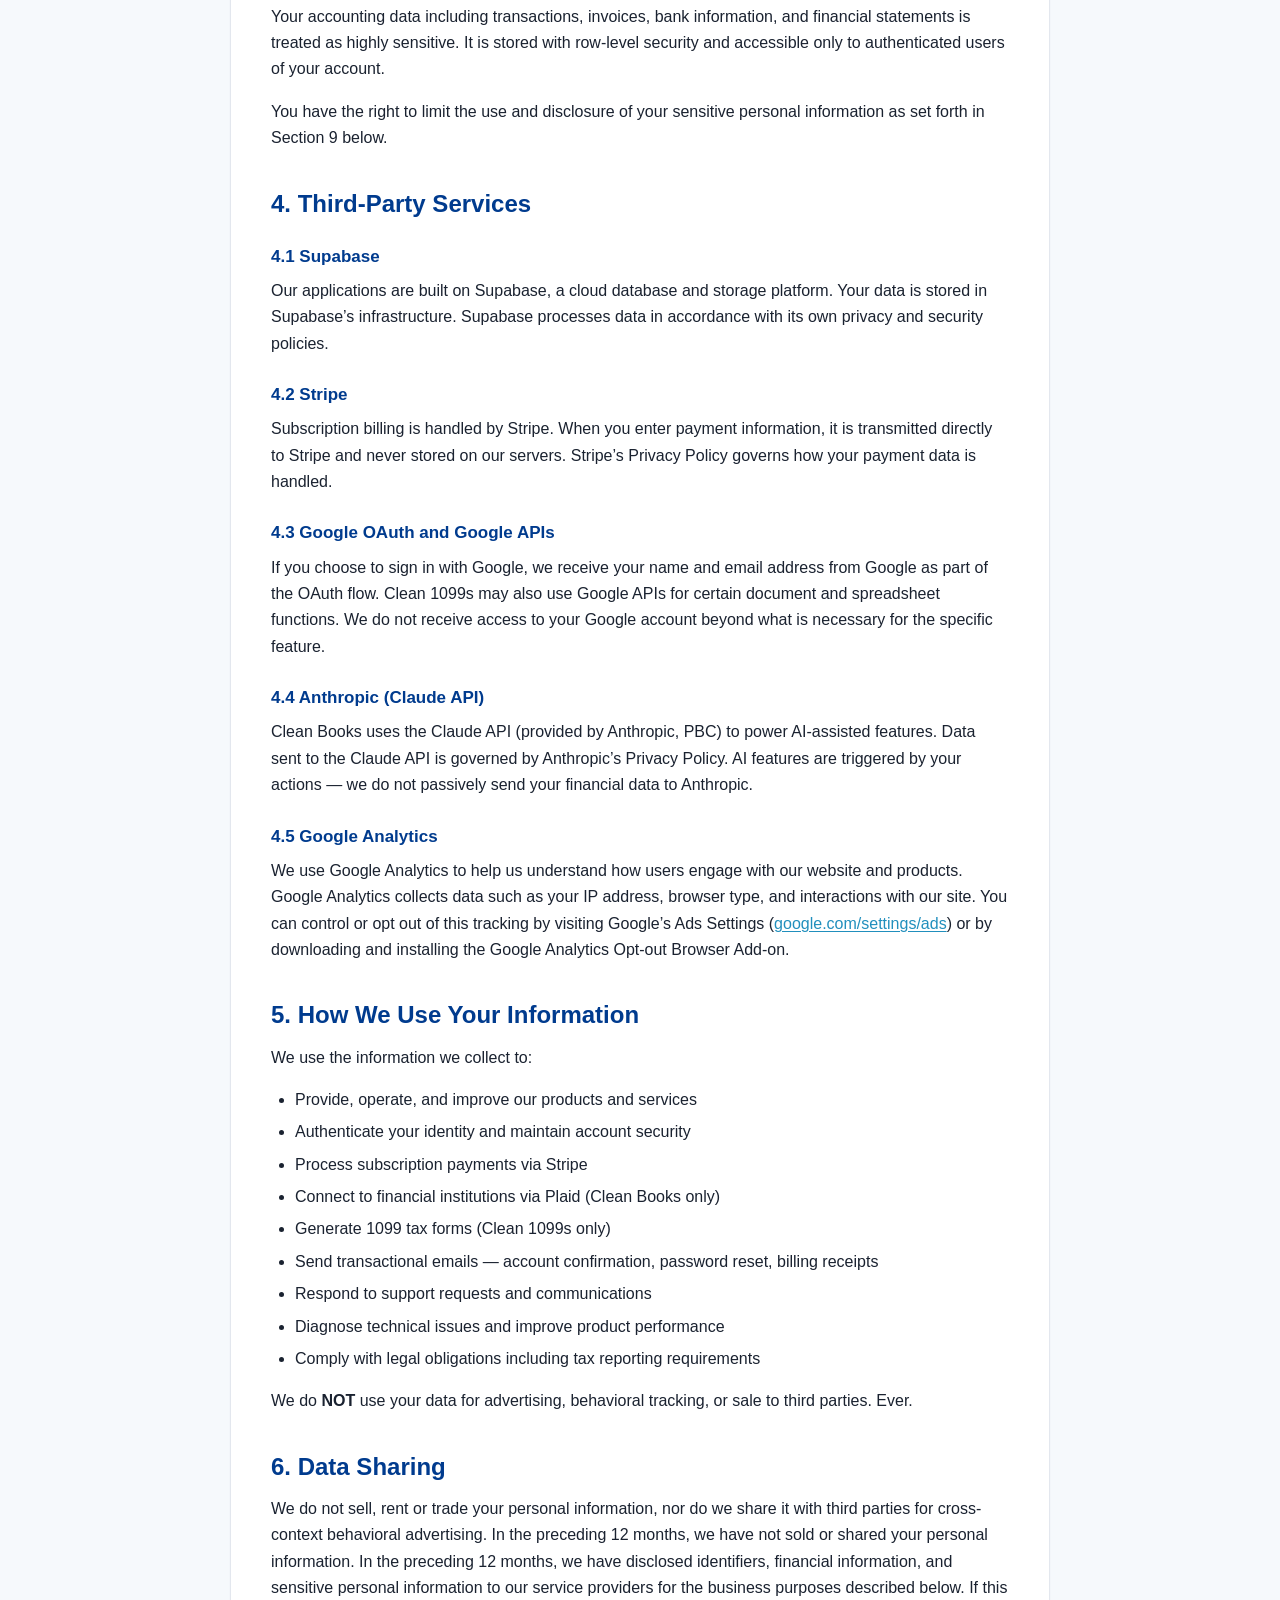
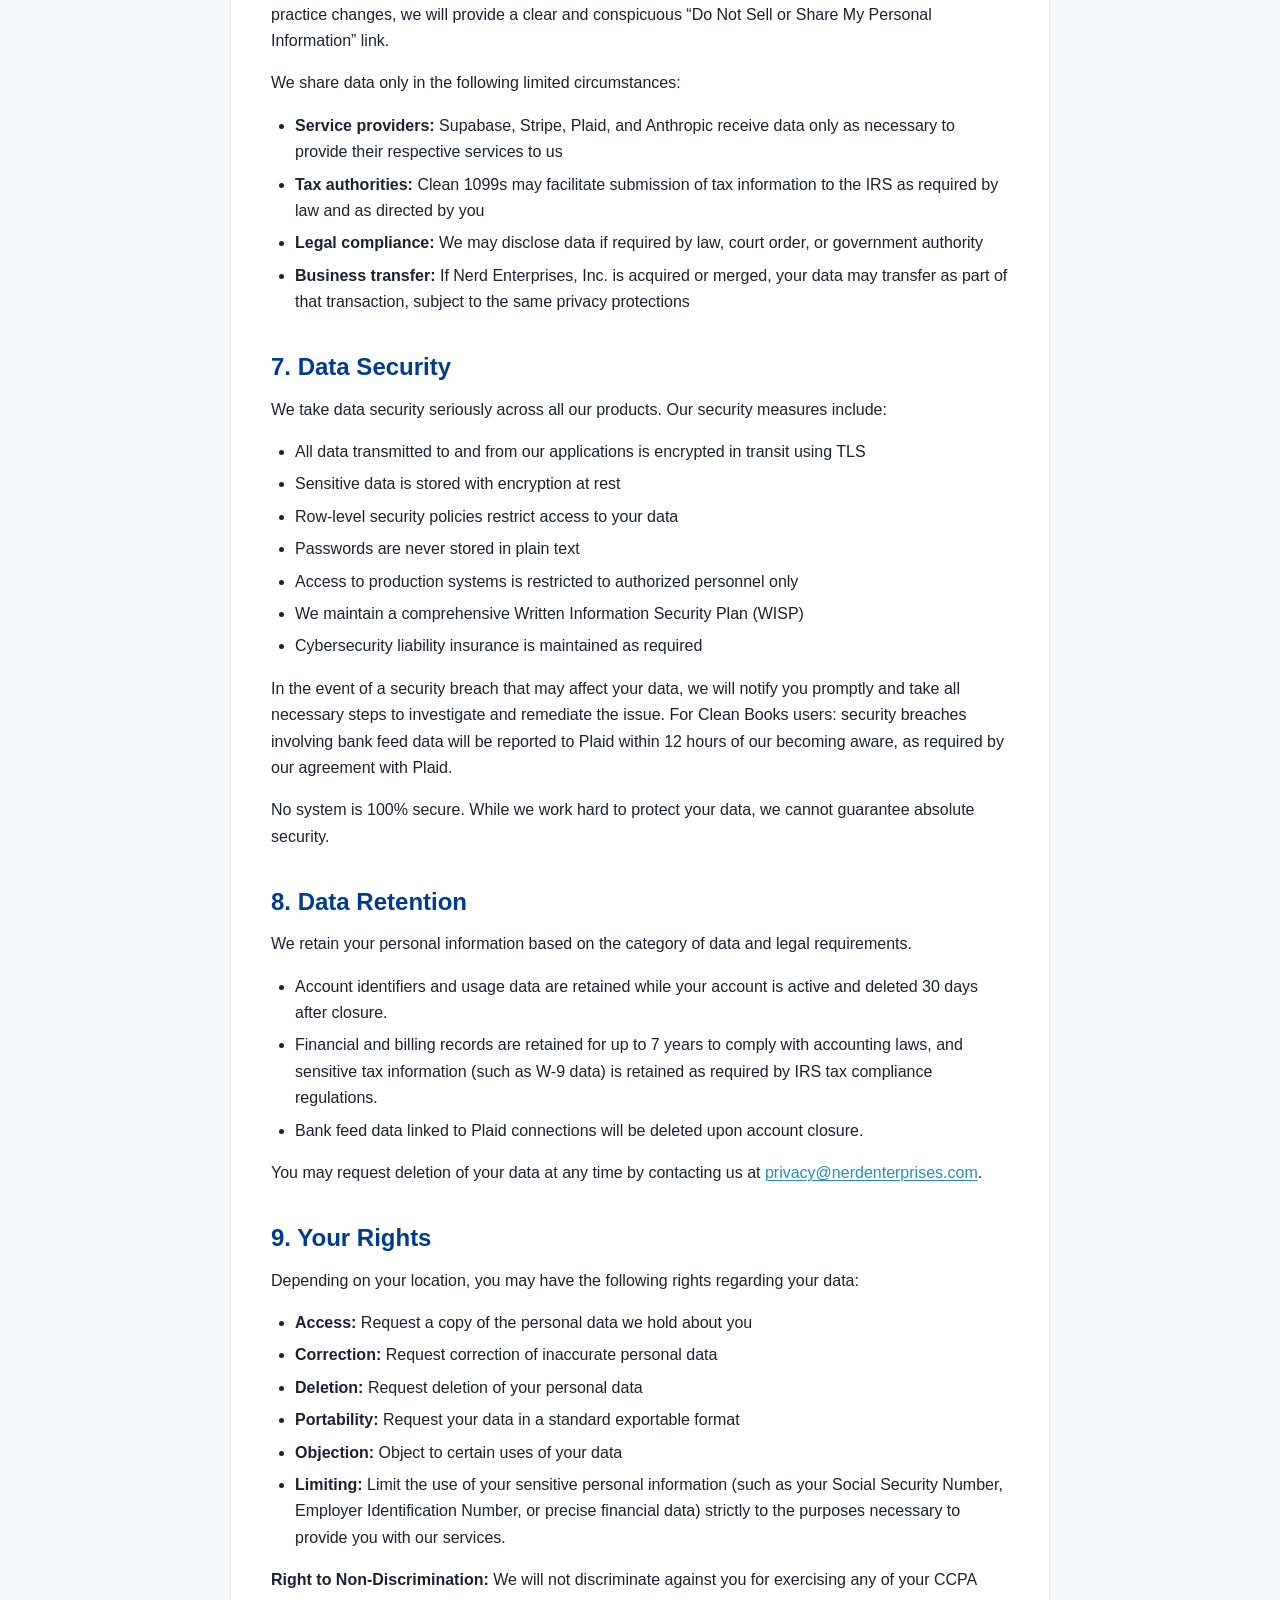
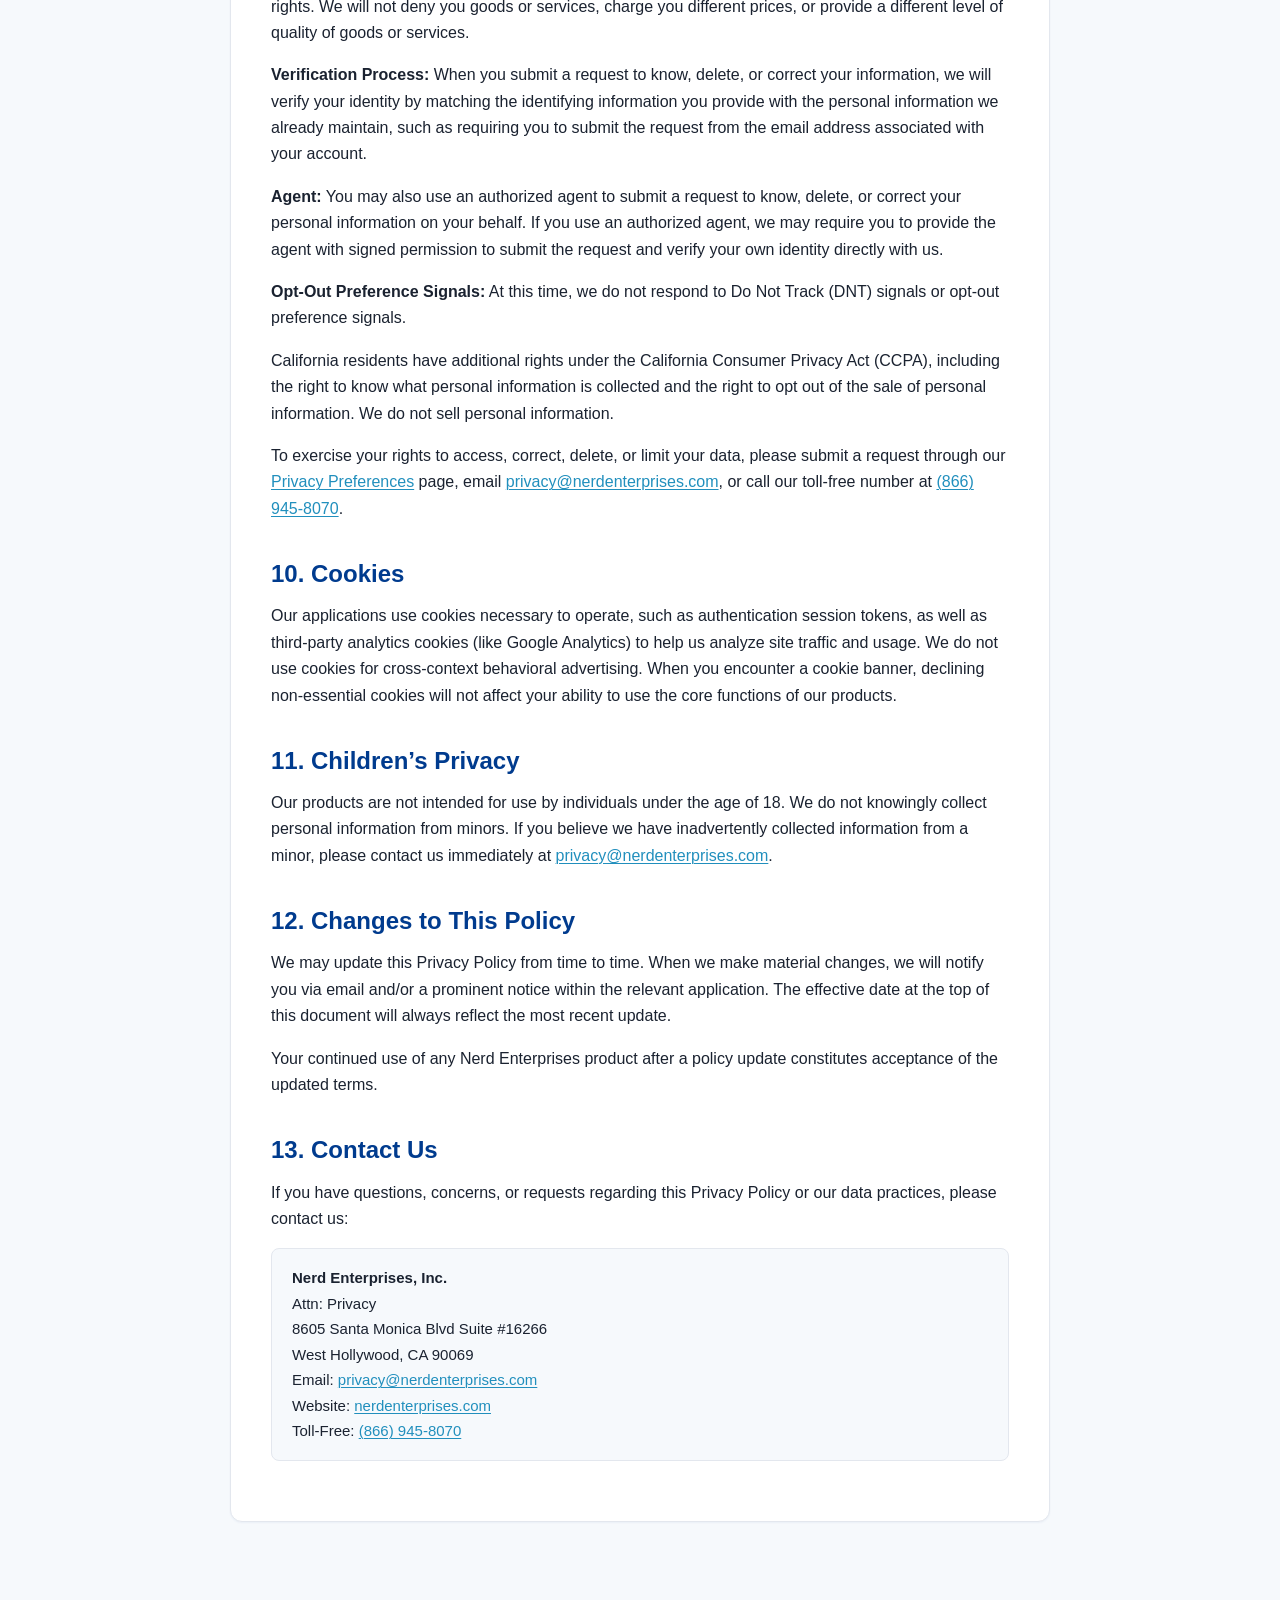
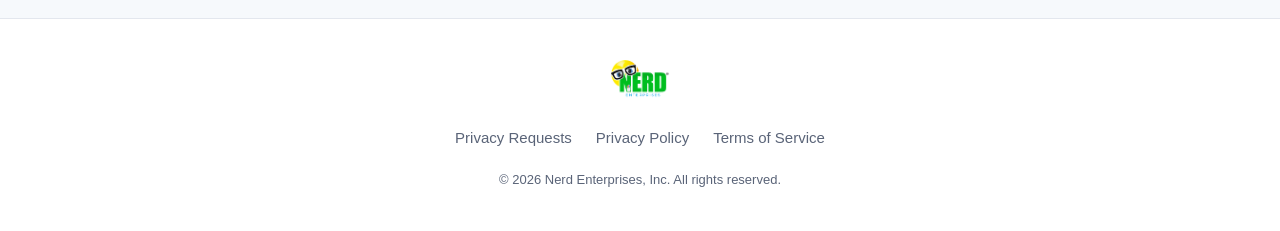
==== commit c71ba453: "Add files via upload" ====
--- a/policy/index.html
+++ b/policy/index.html
@@ -47,7 +47,7 @@
           &ldquo;us,&rdquo; or &ldquo;our&rdquo;), including:
         </p>
         <ul>
-          <li>Clean Books &mdash; AI-native accounting software (books.nerdenterprises.com)</li>
+          <li>Clean Books &mdash; AI-native accounting software (cleanbooks.app, books.nerdenterprises.com)</li>
           <li>Clean 1099s &mdash; 1099 information gathering and filing tool</li>
           <li>The Nerd Enterprises website and any other tools, applications, or services we operate now or in the future under the nerdenterprises.com domain or the Clean by Nerd Enterprises brand family</li>
         </ul>
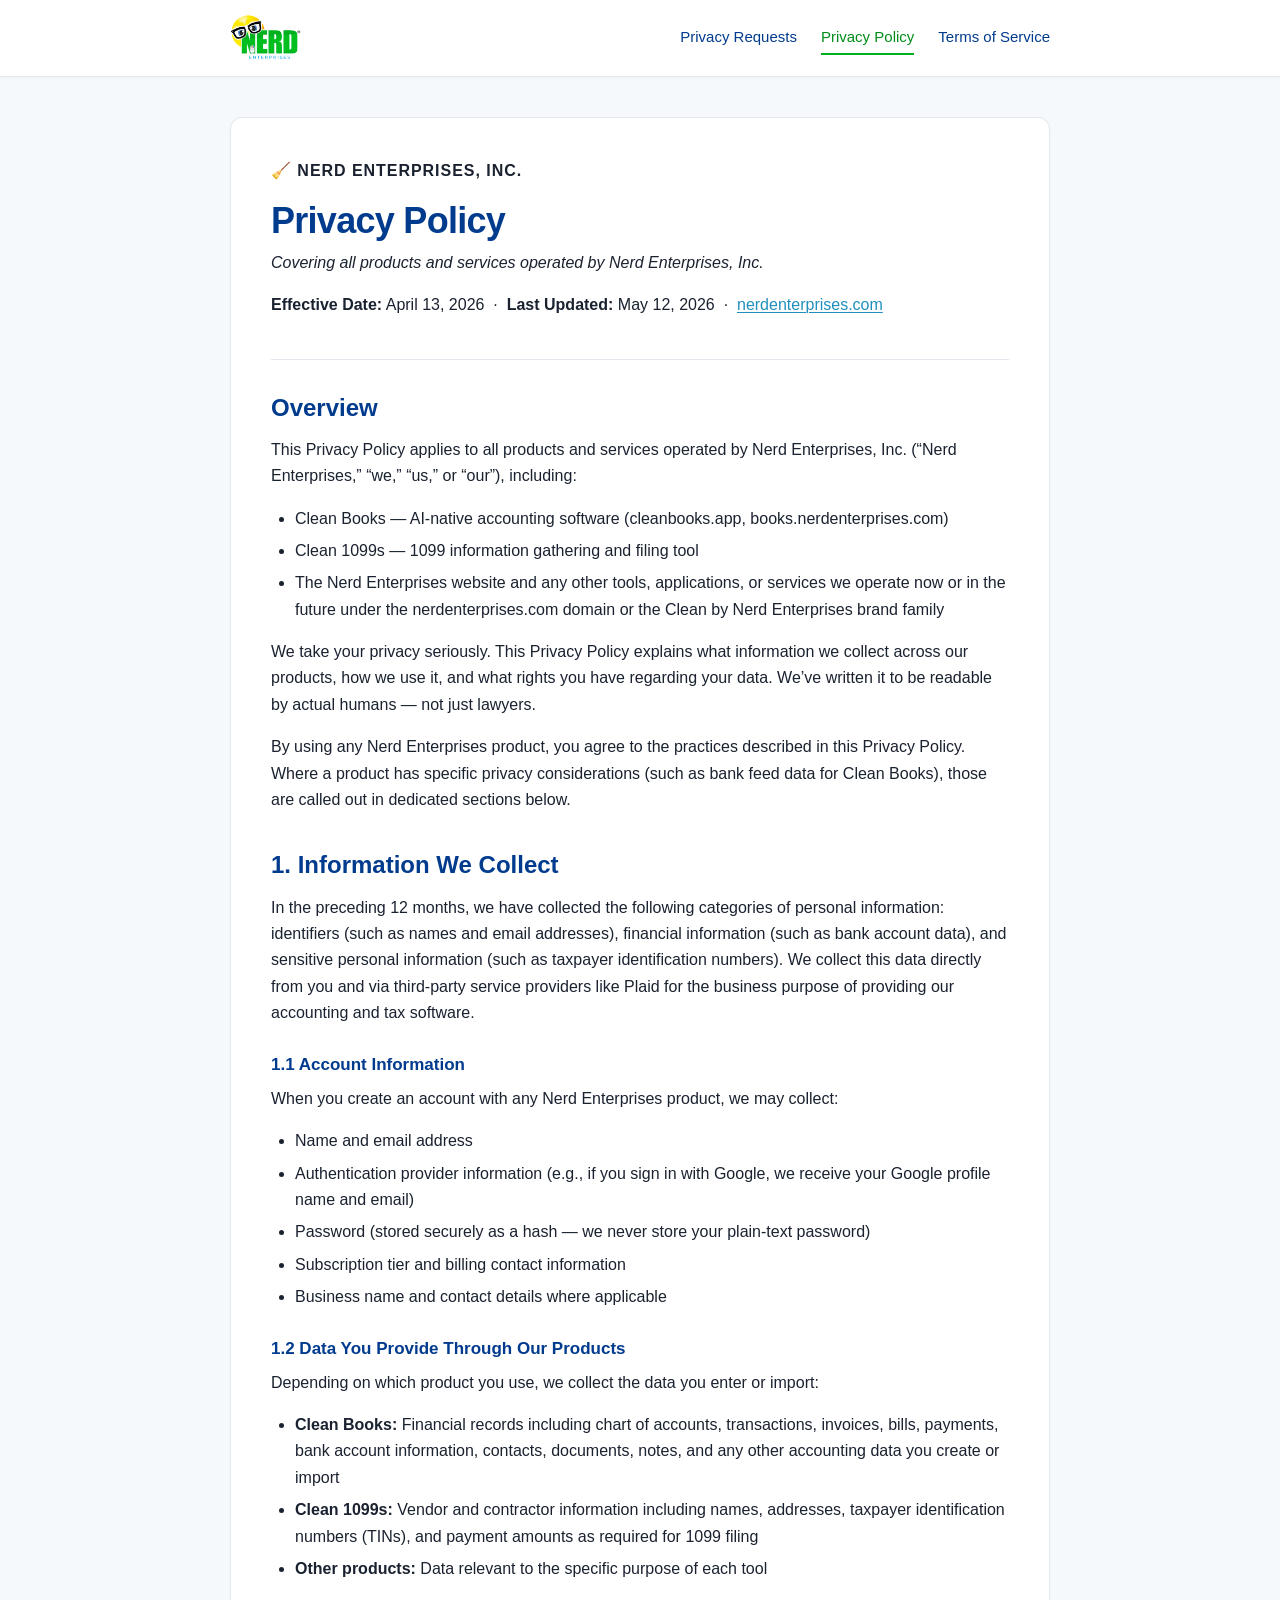
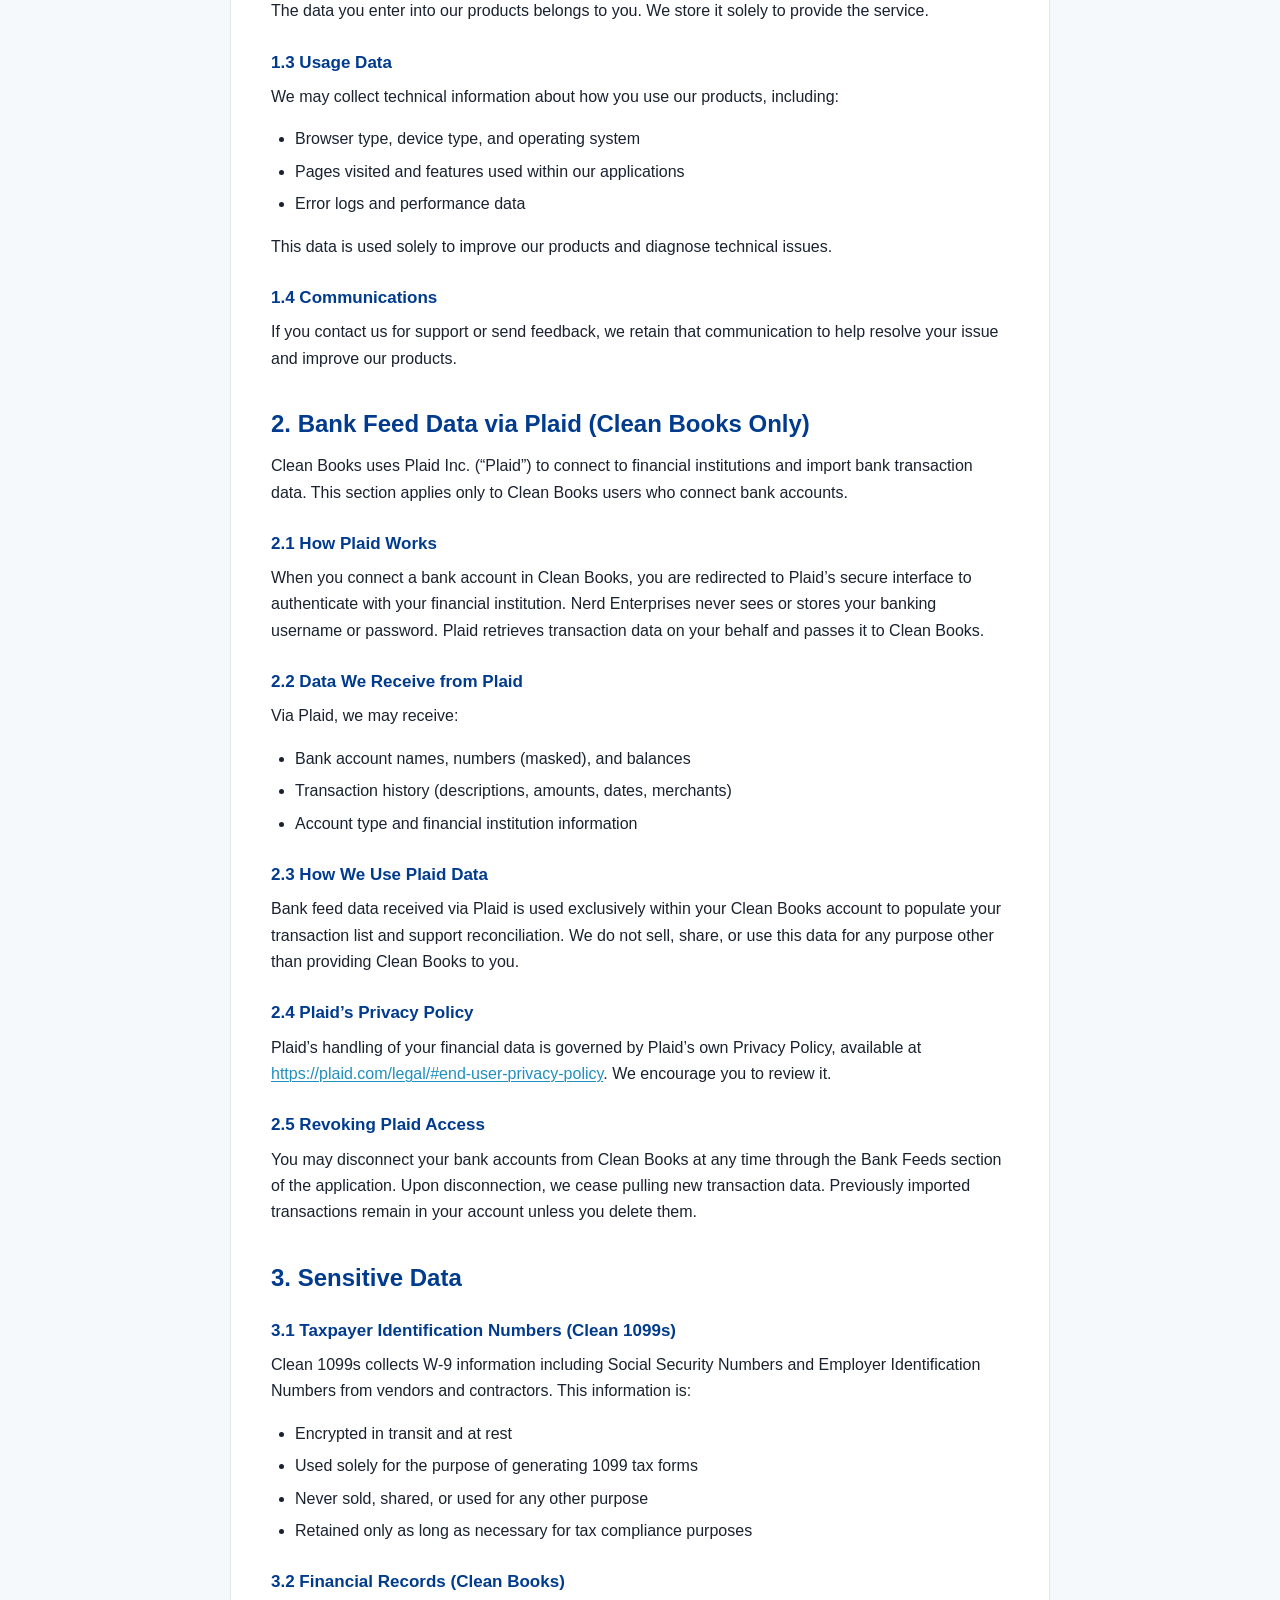
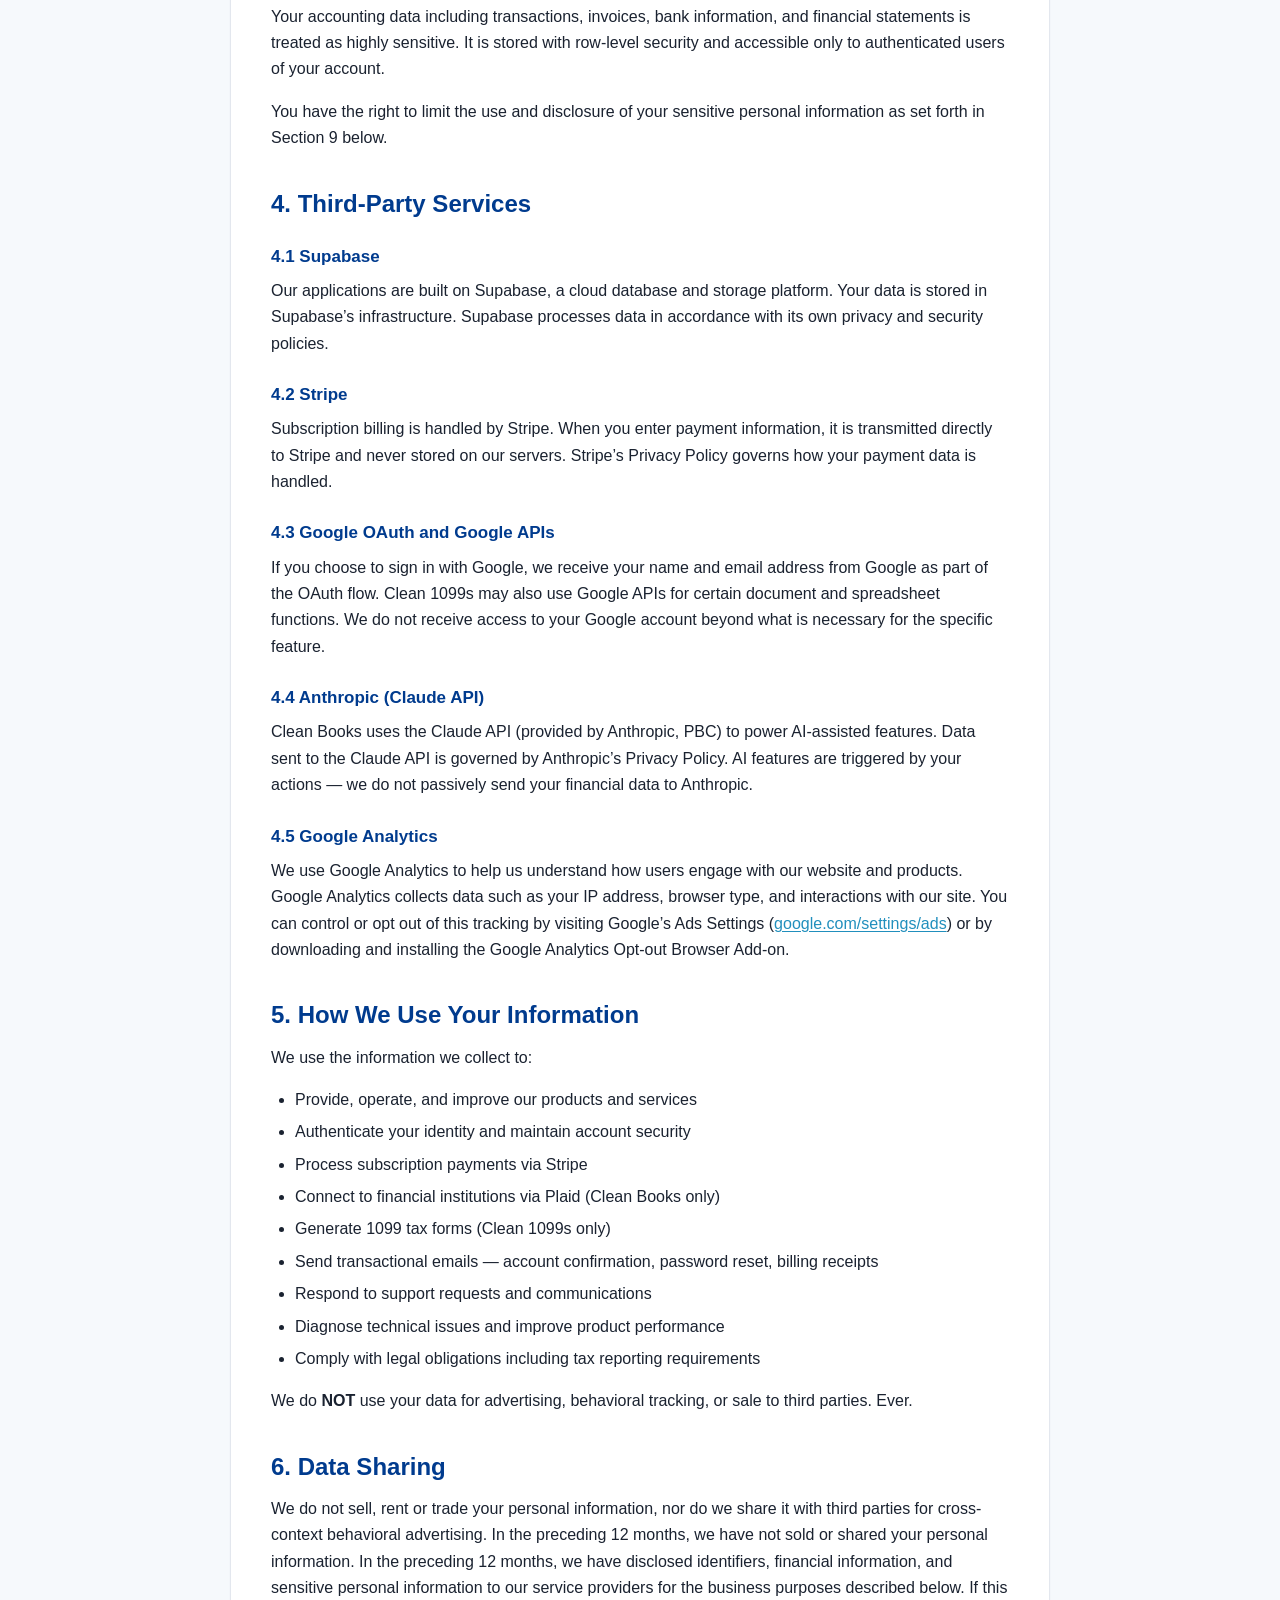
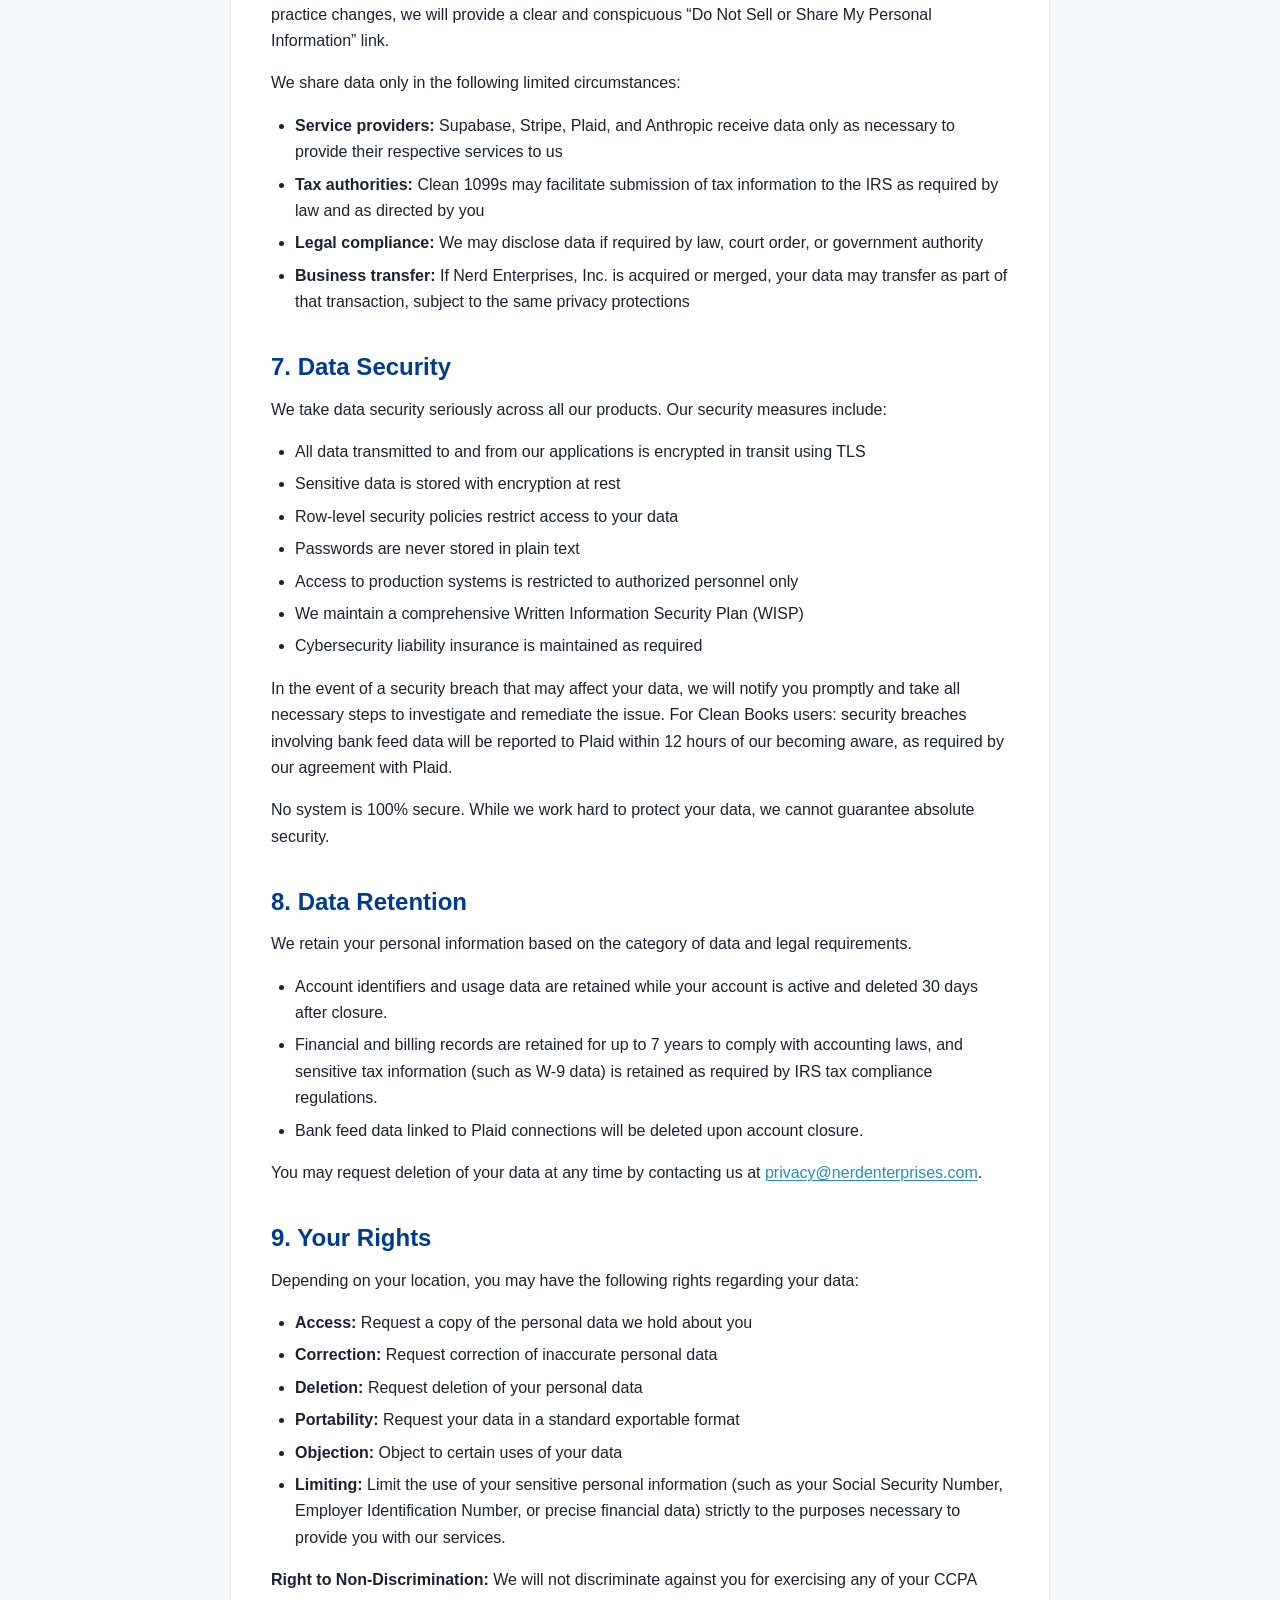
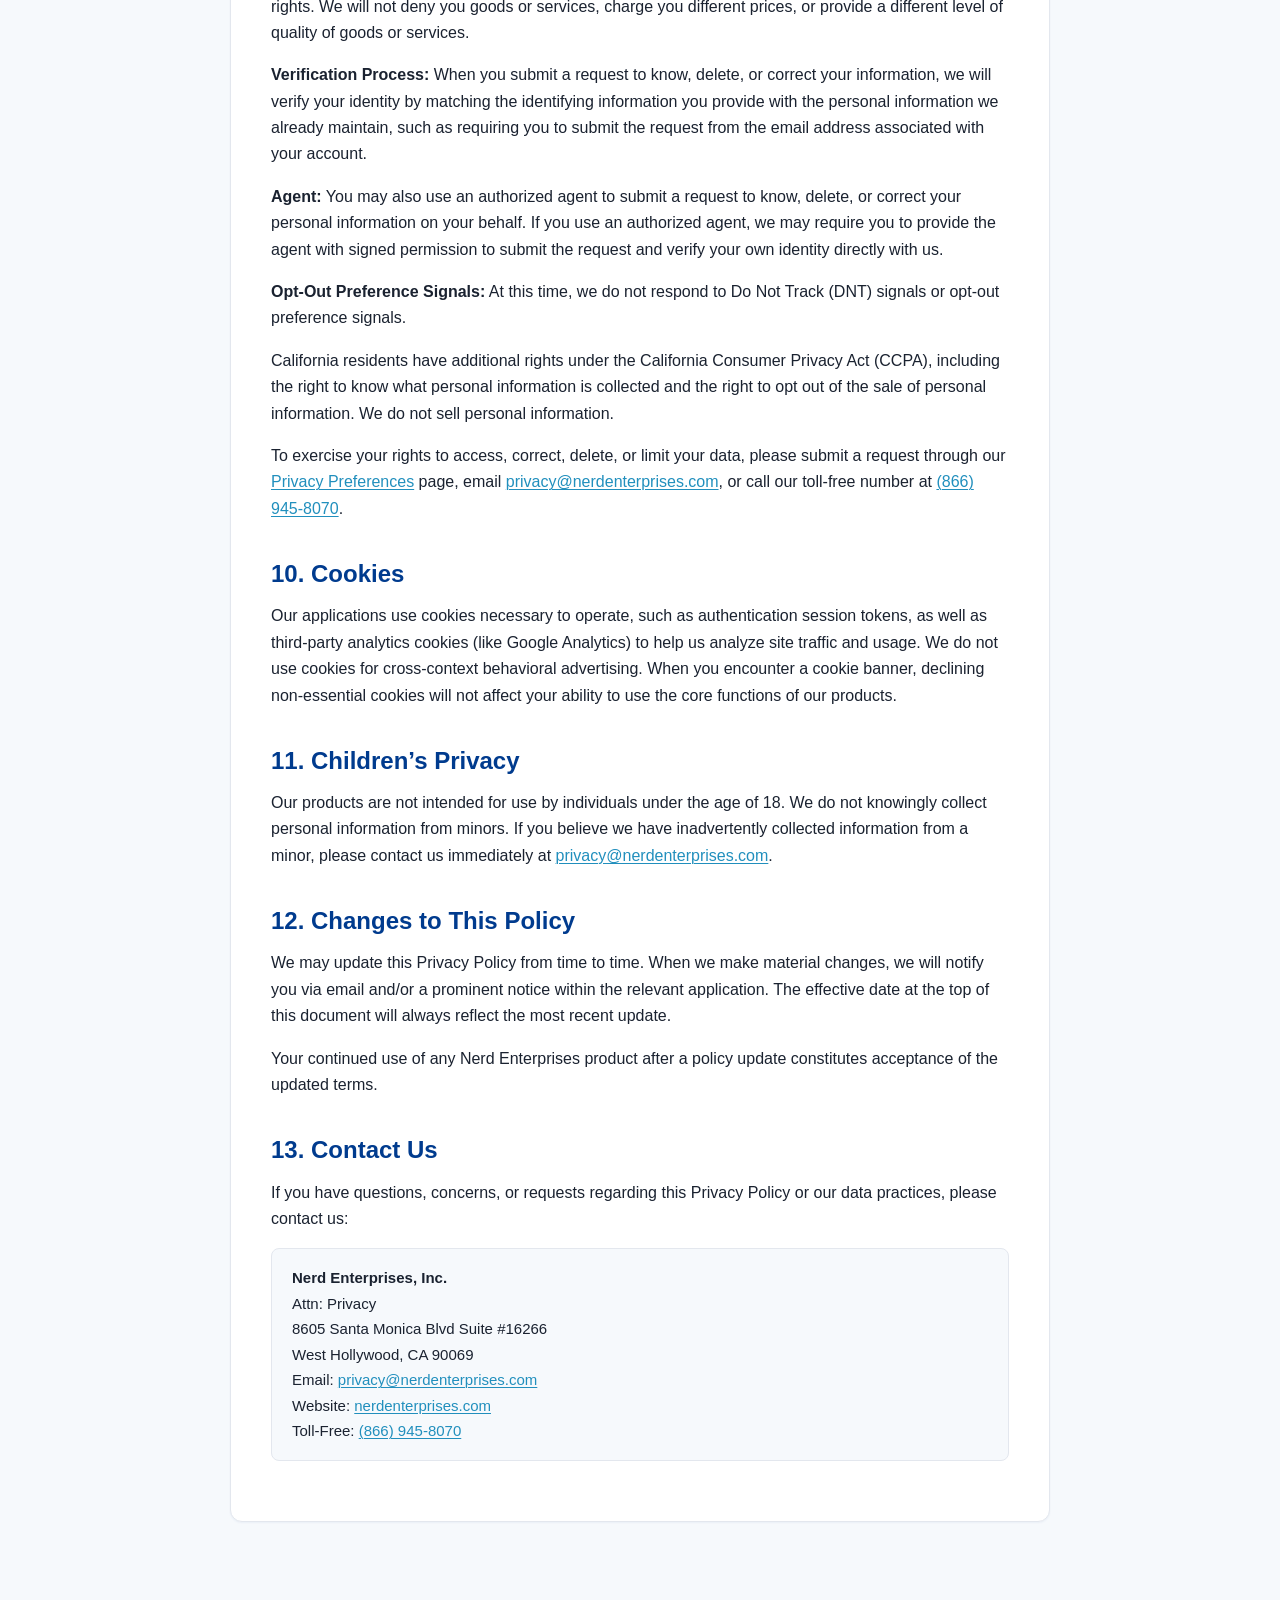
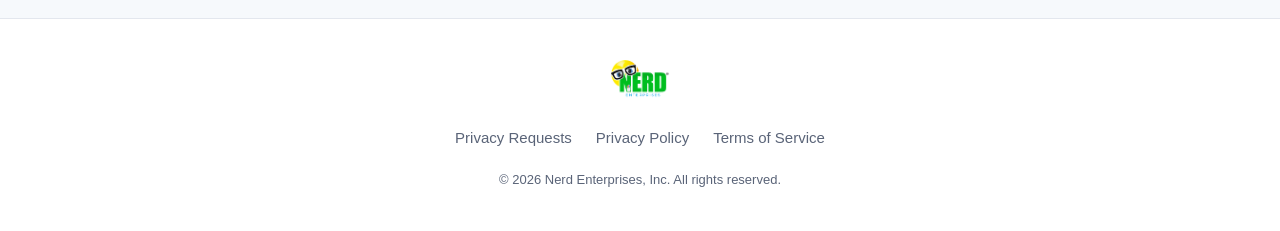
==== commit 61c5596d: "Add files via upload" ====
--- a/policy/index.html
+++ b/policy/index.html
@@ -33,7 +33,7 @@
         <p class="policy-meta">
           <strong>Effective Date:</strong> April 13, 2026
           &nbsp;&middot;&nbsp;
-          <strong>Last Updated:</strong> April 13, 2026
+          <strong>Last Updated:</strong> May 12, 2026
           &nbsp;&middot;&nbsp;
           <a href="https://nerdenterprises.com">nerdenterprises.com</a>
         </p>
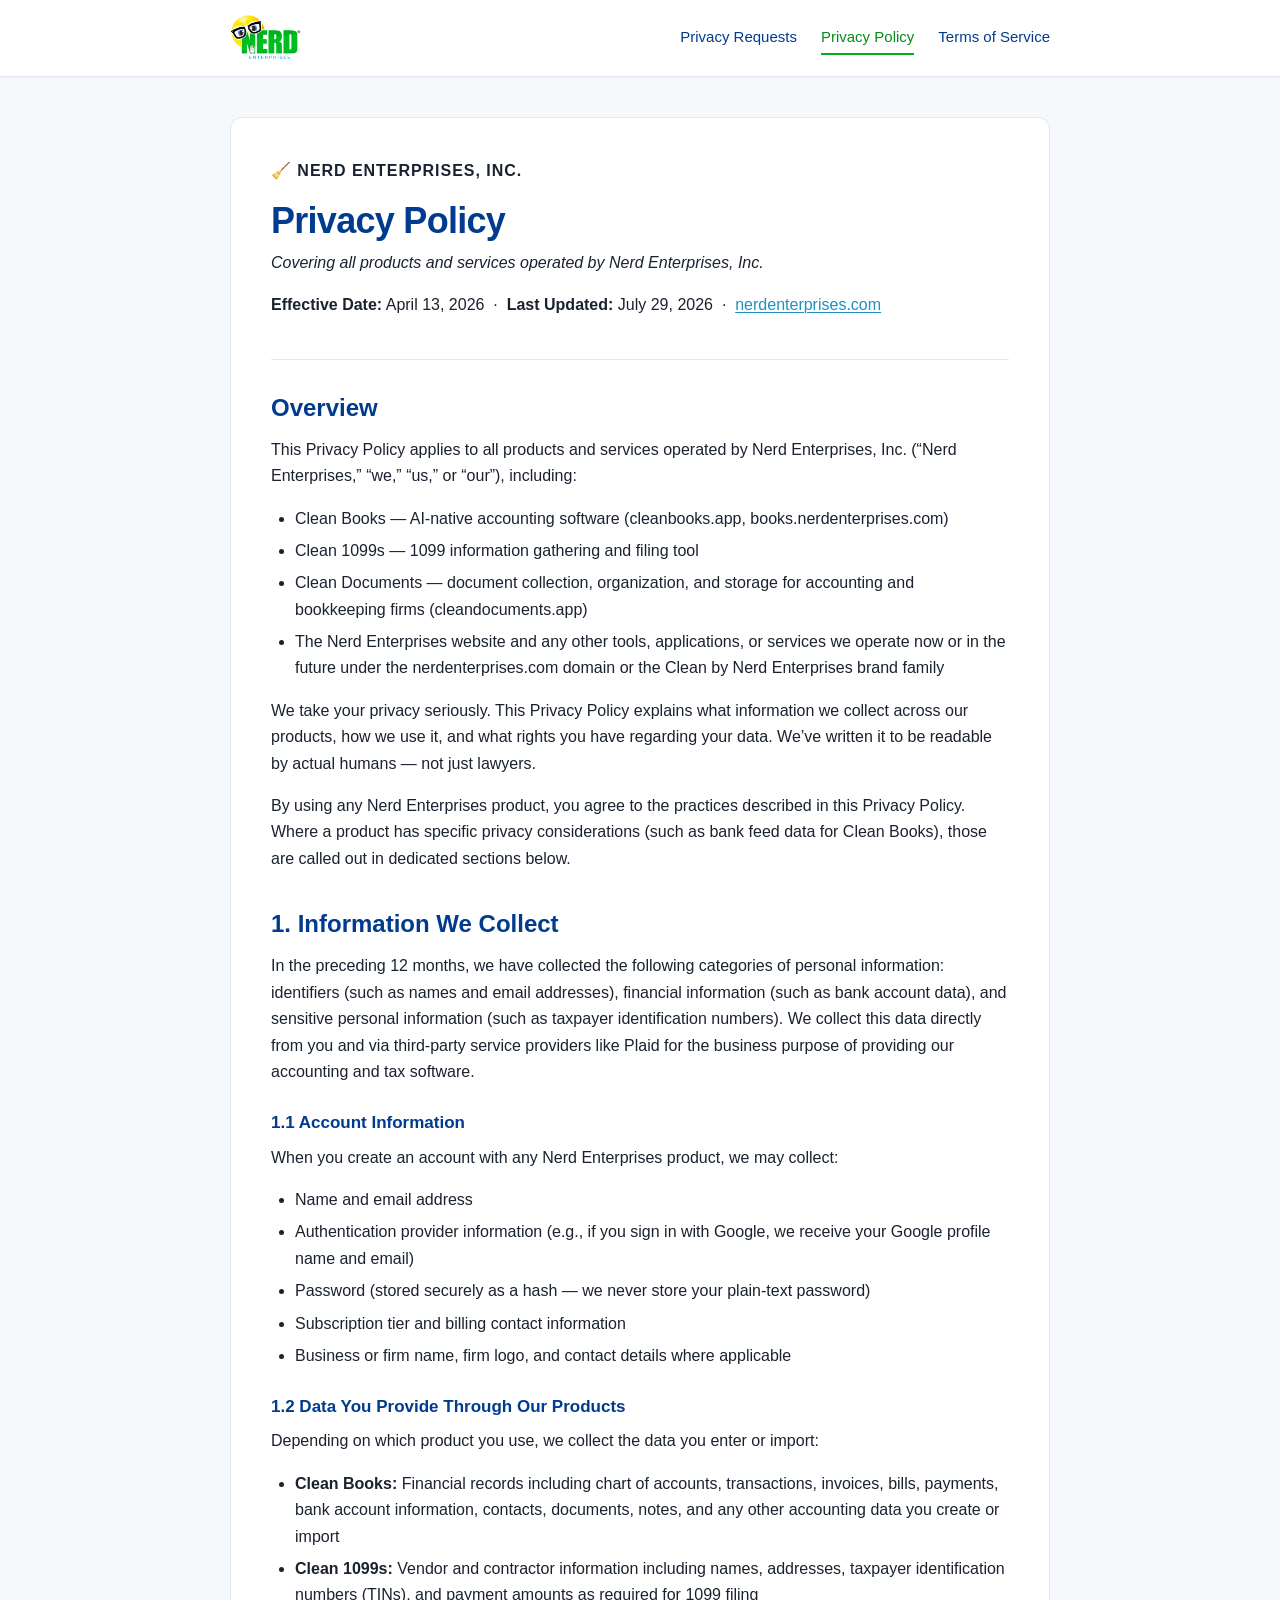
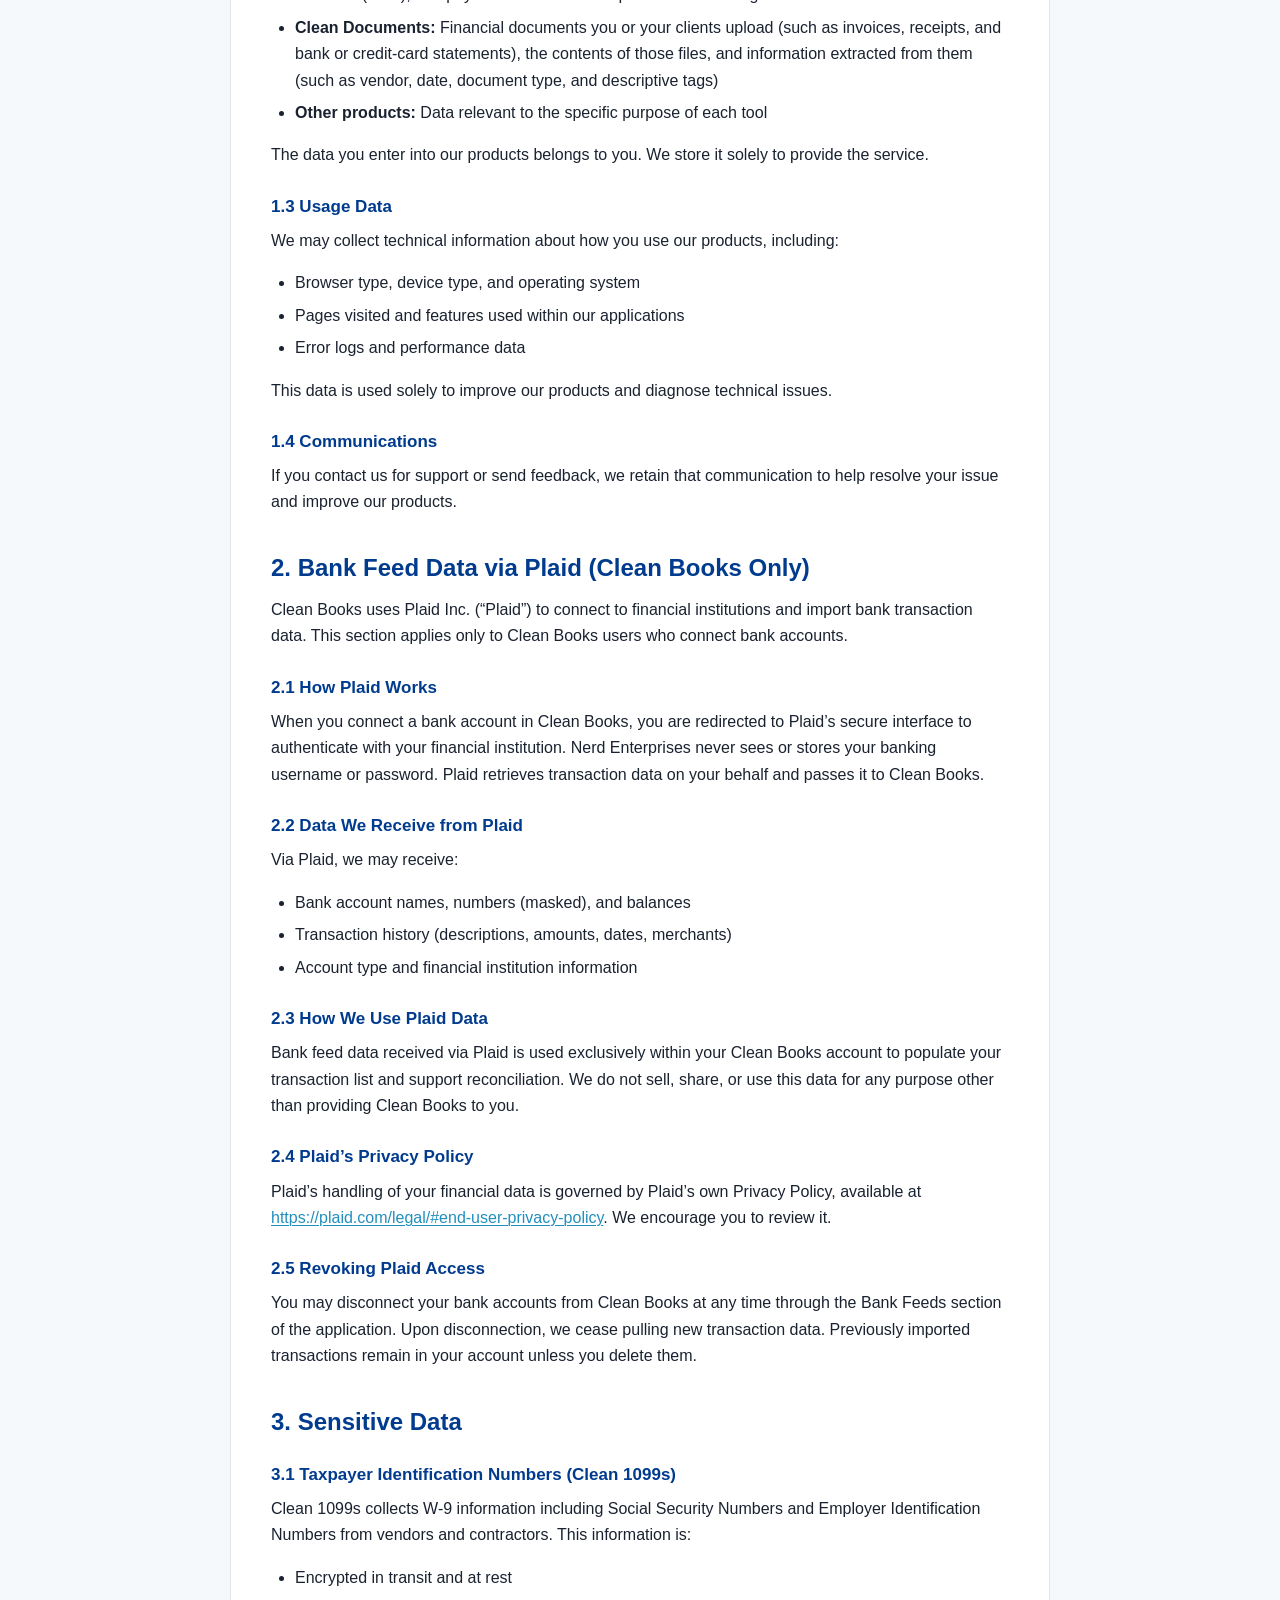
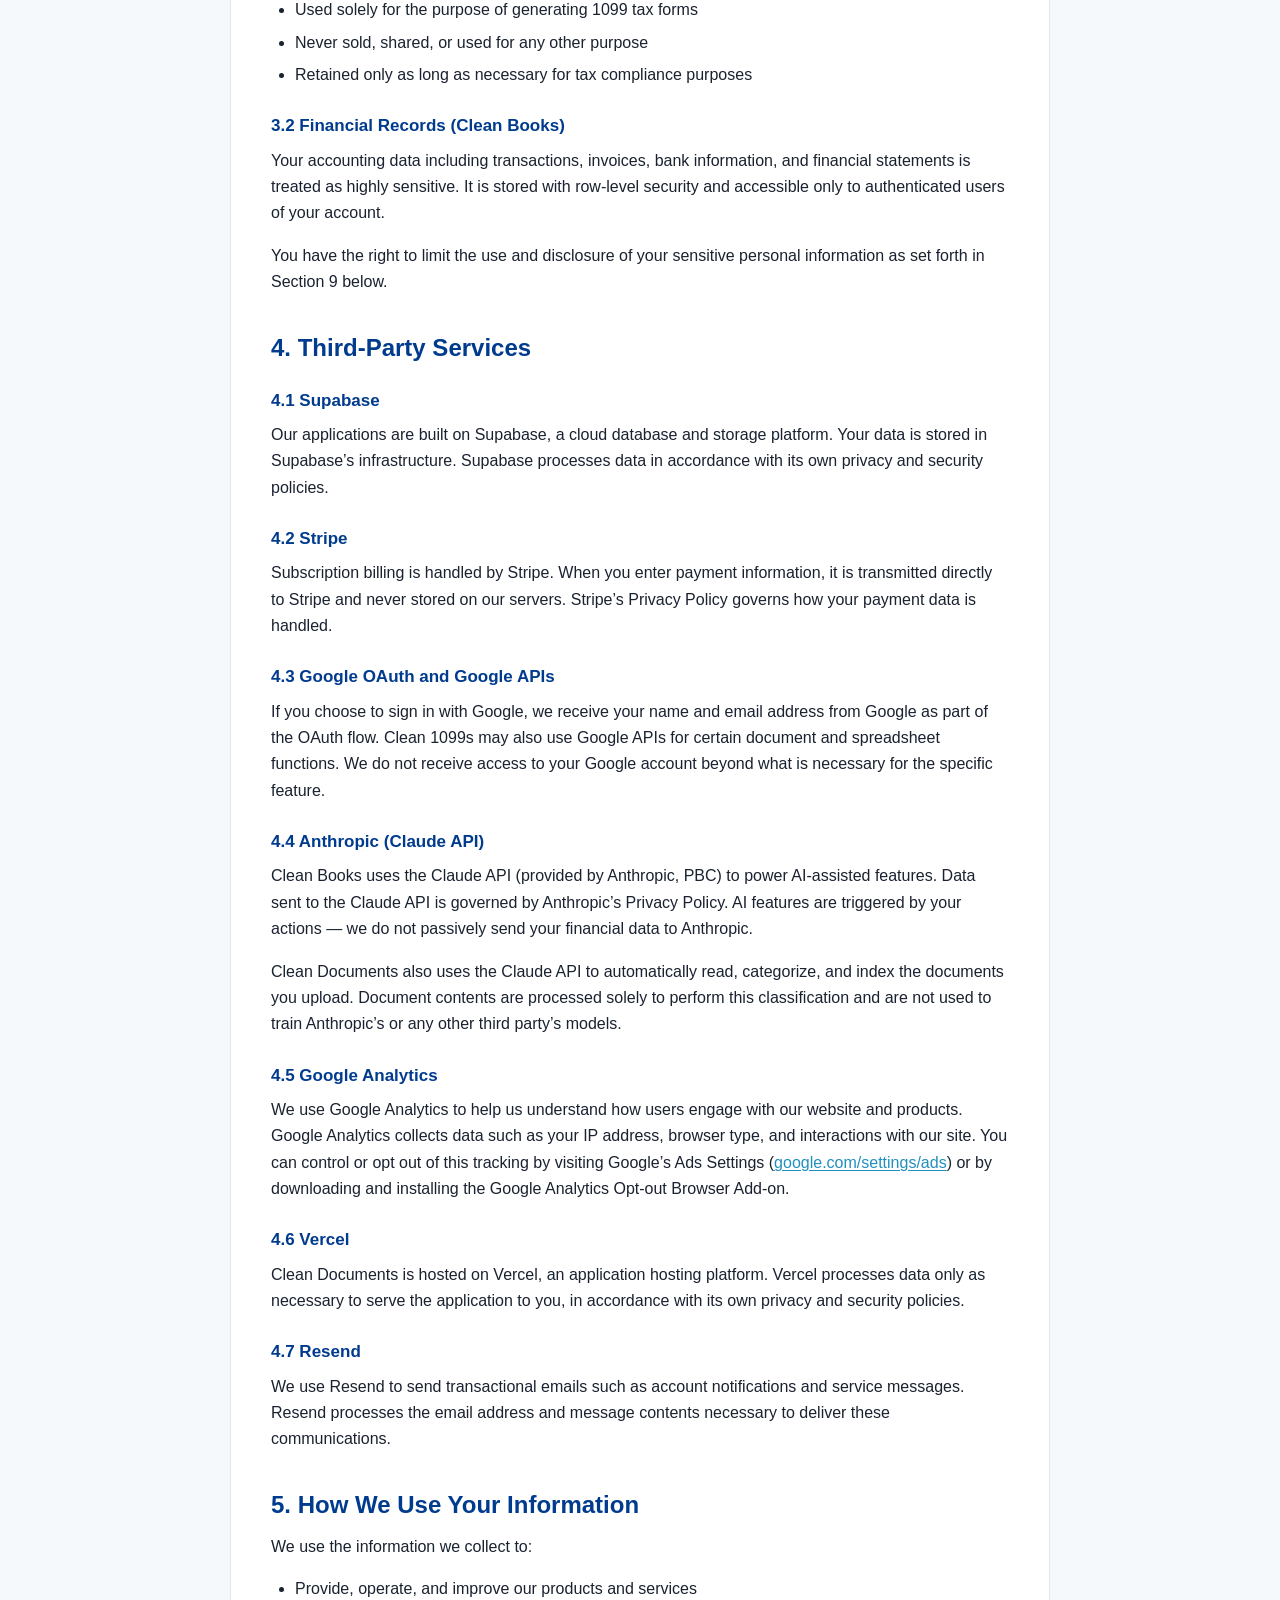
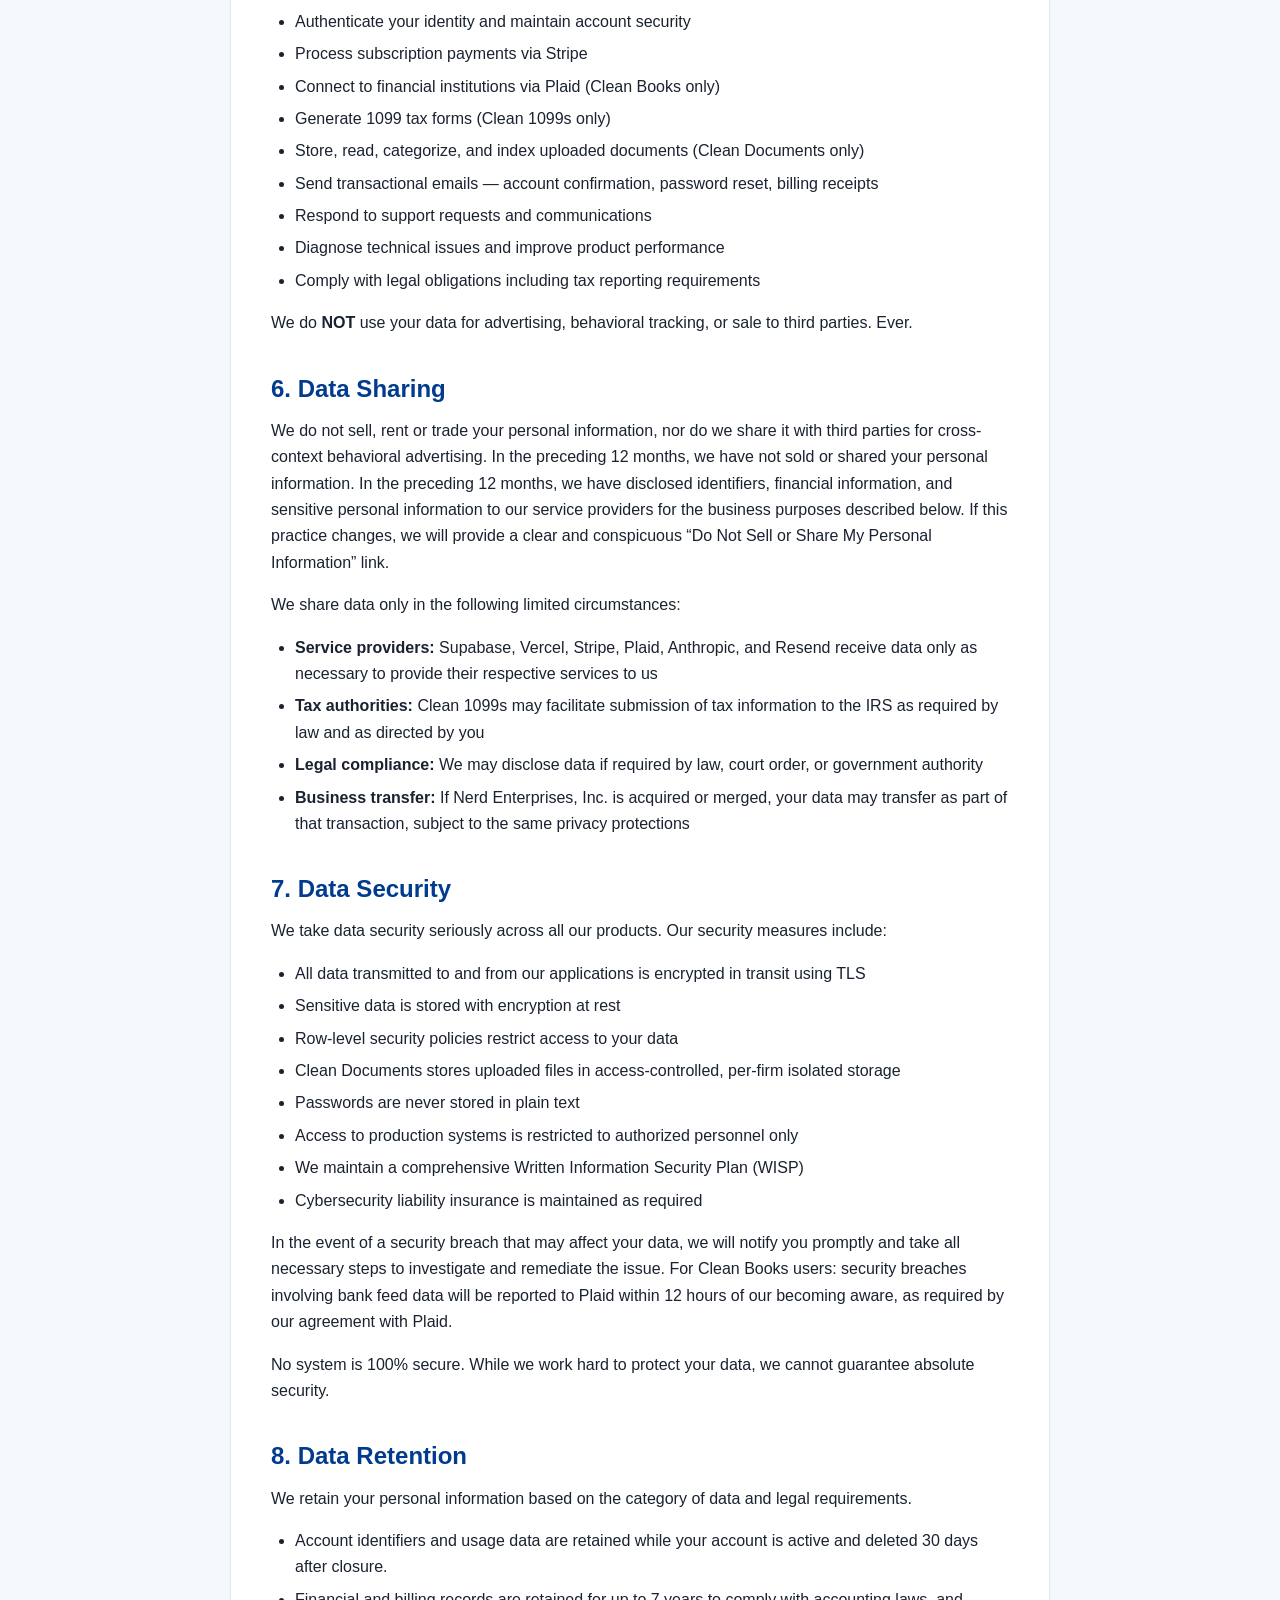
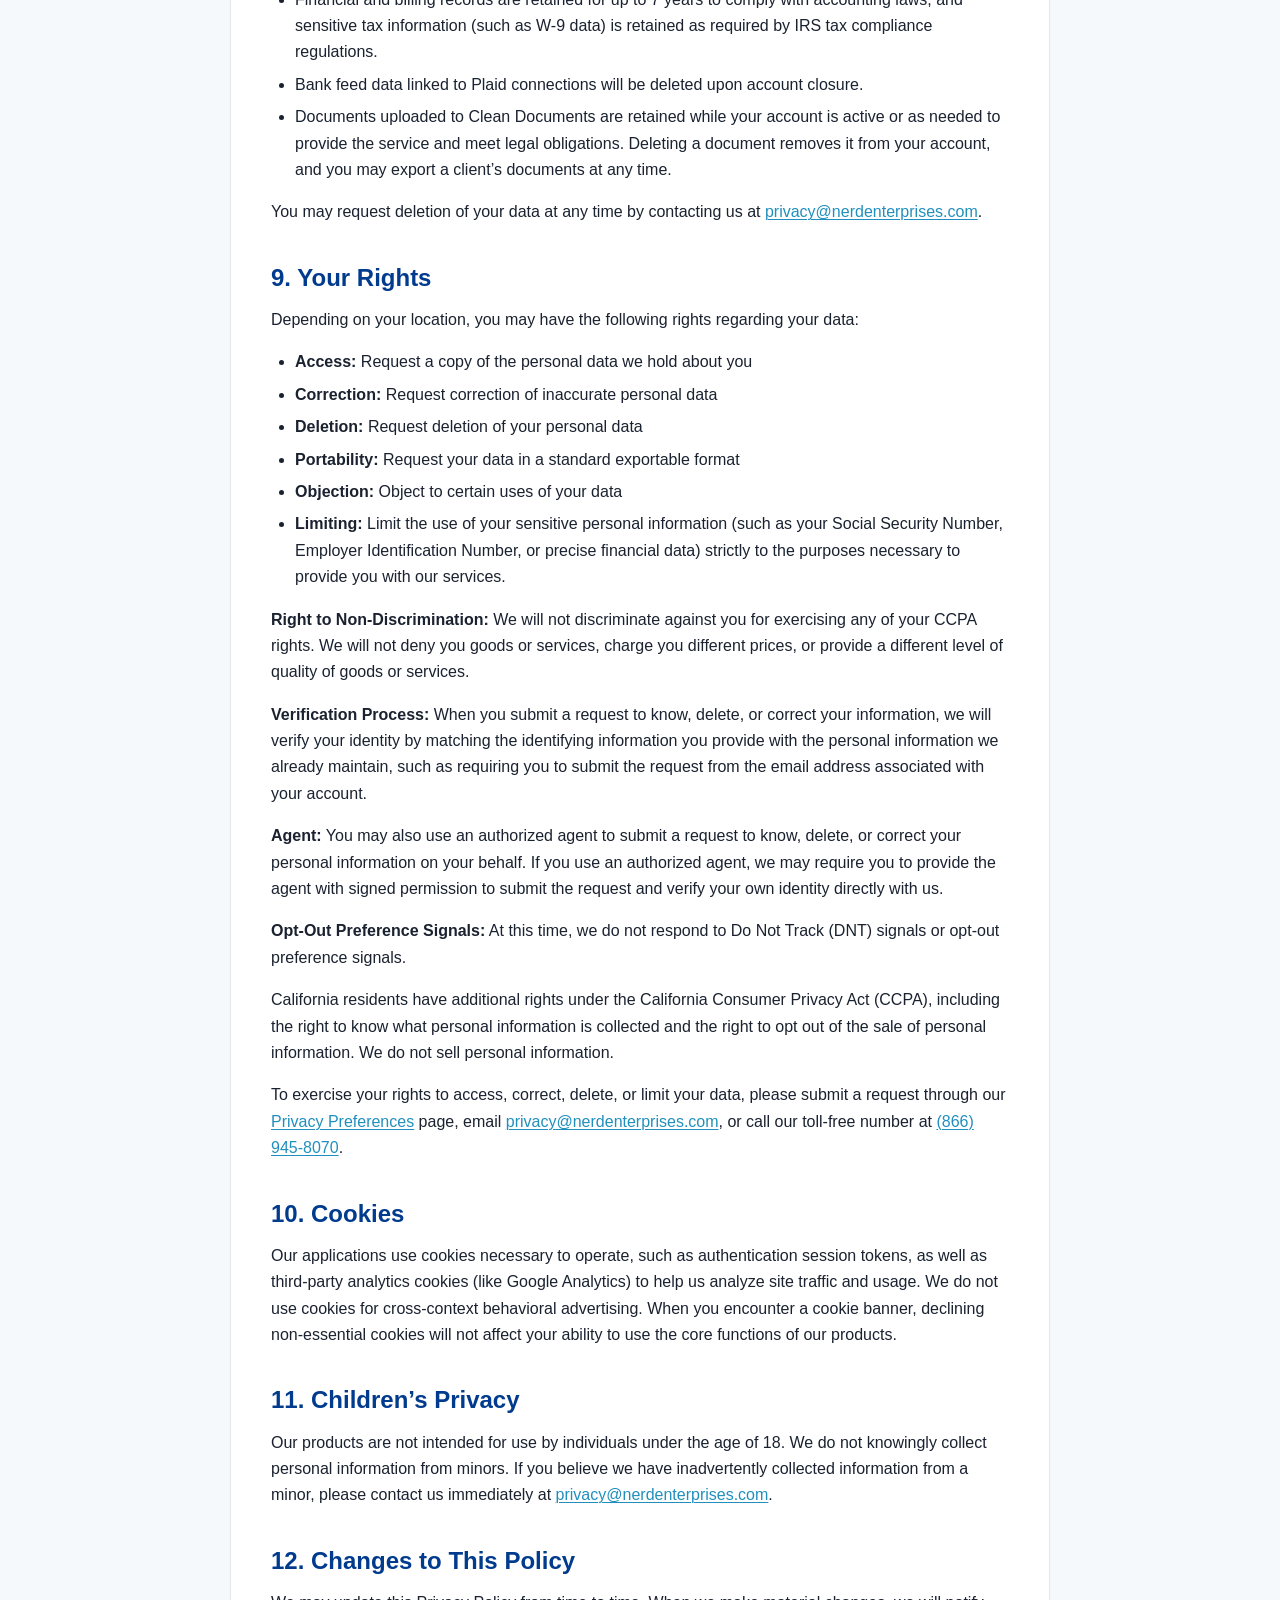
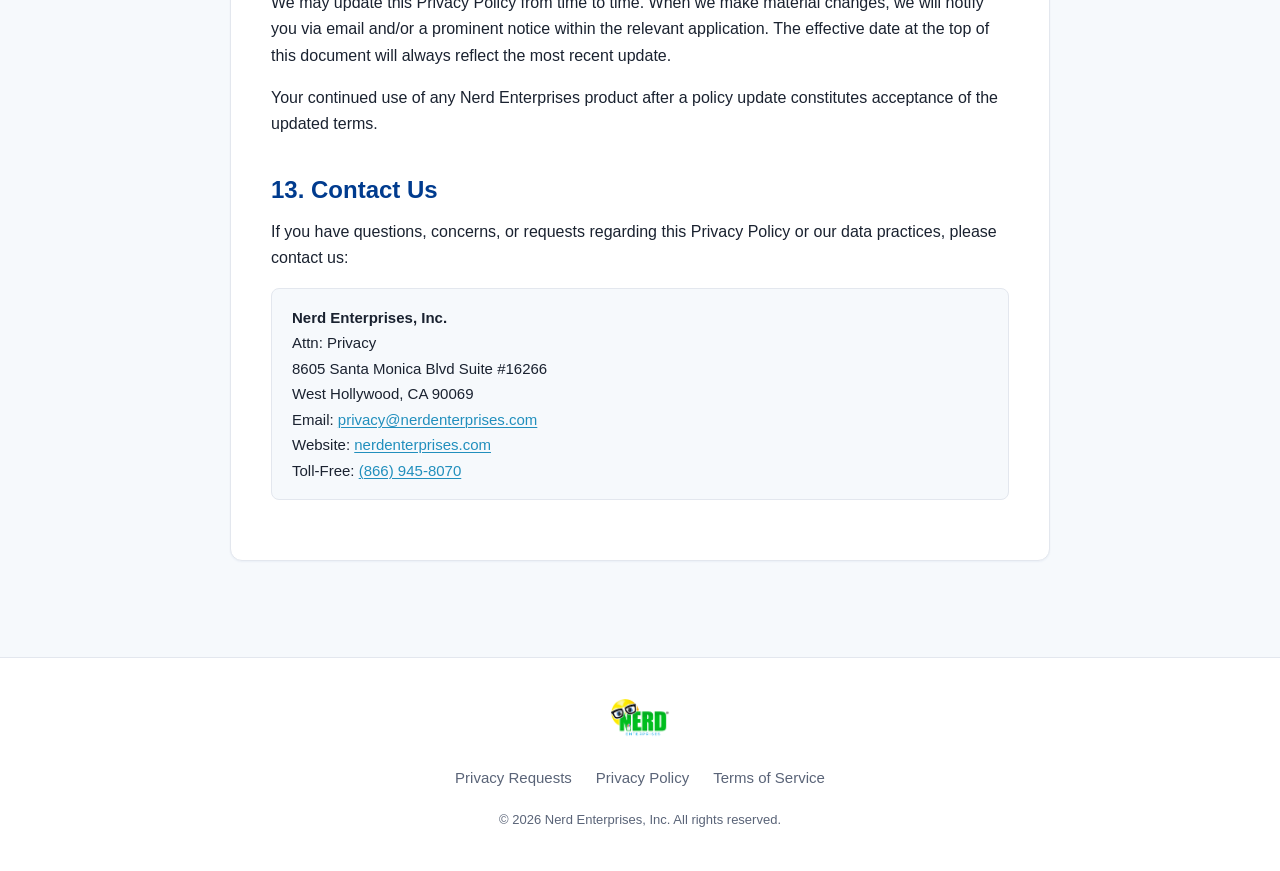
==== commit 31357113: "Add Clean Documents to Privacy Policy New product: Clean Documents (cleandocuments.app) — document c" ====
--- a/policy/index.html
+++ b/policy/index.html
@@ -4,7 +4,7 @@
   <meta charset="UTF-8">
   <meta name="viewport" content="width=device-width, initial-scale=1.0">
   <title>Privacy Policy — Nerd Enterprises</title>
-  <meta name="description" content="Privacy Policy for Nerd Enterprises, Inc. covering all products and services including Clean Books and Clean 1099s.">
+  <meta name="description" content="Privacy Policy for Nerd Enterprises, Inc. covering all products and services including Clean Books, Clean 1099s, and Clean Documents.">
   <link rel="icon" type="image/png" href="/assets/nerd-logo.png">
   <link rel="stylesheet" href="/assets/styles.css">
 </head>
@@ -33,7 +33,7 @@
         <p class="policy-meta">
           <strong>Effective Date:</strong> April 13, 2026
           &nbsp;&middot;&nbsp;
-          <strong>Last Updated:</strong> May 12, 2026
+          <strong>Last Updated:</strong> July 29, 2026
           &nbsp;&middot;&nbsp;
           <a href="https://nerdenterprises.com">nerdenterprises.com</a>
         </p>
@@ -49,6 +49,7 @@
         <ul>
           <li>Clean Books &mdash; AI-native accounting software (cleanbooks.app, books.nerdenterprises.com)</li>
           <li>Clean 1099s &mdash; 1099 information gathering and filing tool</li>
+          <li>Clean Documents &mdash; document collection, organization, and storage for accounting and bookkeeping firms (cleandocuments.app)</li>
           <li>The Nerd Enterprises website and any other tools, applications, or services we operate now or in the future under the nerdenterprises.com domain or the Clean by Nerd Enterprises brand family</li>
         </ul>
         <p>
@@ -83,7 +84,7 @@
           <li>Authentication provider information (e.g., if you sign in with Google, we receive your Google profile name and email)</li>
           <li>Password (stored securely as a hash &mdash; we never store your plain-text password)</li>
           <li>Subscription tier and billing contact information</li>
-          <li>Business name and contact details where applicable</li>
+          <li>Business or firm name, firm logo, and contact details where applicable</li>
         </ul>
 
         <h3>1.2 Data You Provide Through Our Products</h3>
@@ -91,6 +92,7 @@
         <ul>
           <li><strong>Clean Books:</strong> Financial records including chart of accounts, transactions, invoices, bills, payments, bank account information, contacts, documents, notes, and any other accounting data you create or import</li>
           <li><strong>Clean 1099s:</strong> Vendor and contractor information including names, addresses, taxpayer identification numbers (TINs), and payment amounts as required for 1099 filing</li>
+          <li><strong>Clean Documents:</strong> Financial documents you or your clients upload (such as invoices, receipts, and bank or credit-card statements), the contents of those files, and information extracted from them (such as vendor, date, document type, and descriptive tags)</li>
           <li><strong>Other products:</strong> Data relevant to the specific purpose of each tool</li>
         </ul>
         <p>
@@ -224,6 +226,12 @@
           AI-assisted features. Data sent to the Claude API is governed by
           Anthropic&rsquo;s Privacy Policy. AI features are triggered by your actions
           &mdash; we do not passively send your financial data to Anthropic.
+        </p>
+        <p>
+          Clean Documents also uses the Claude API to automatically read, categorize, and
+          index the documents you upload. Document contents are processed solely to
+          perform this classification and are not used to train Anthropic&rsquo;s or any
+          other third party&rsquo;s models.
         </p>
 
         <h3>4.5 Google Analytics</h3>
@@ -235,6 +243,20 @@
           (<a href="https://www.google.com/settings/ads" rel="noopener">google.com/settings/ads</a>)
           or by downloading and installing the Google Analytics Opt-out Browser Add-on.
         </p>
+
+        <h3>4.6 Vercel</h3>
+        <p>
+          Clean Documents is hosted on Vercel, an application hosting platform. Vercel
+          processes data only as necessary to serve the application to you, in accordance
+          with its own privacy and security policies.
+        </p>
+
+        <h3>4.7 Resend</h3>
+        <p>
+          We use Resend to send transactional emails such as account notifications and
+          service messages. Resend processes the email address and message contents
+          necessary to deliver these communications.
+        </p>
       </section>
 
       <section>
@@ -246,6 +268,7 @@
           <li>Process subscription payments via Stripe</li>
           <li>Connect to financial institutions via Plaid (Clean Books only)</li>
           <li>Generate 1099 tax forms (Clean 1099s only)</li>
+          <li>Store, read, categorize, and index uploaded documents (Clean Documents only)</li>
           <li>Send transactional emails &mdash; account confirmation, password reset, billing receipts</li>
           <li>Respond to support requests and communications</li>
           <li>Diagnose technical issues and improve product performance</li>
@@ -270,7 +293,7 @@
         </p>
         <p>We share data only in the following limited circumstances:</p>
         <ul>
-          <li><strong>Service providers:</strong> Supabase, Stripe, Plaid, and Anthropic receive data only as necessary to provide their respective services to us</li>
+          <li><strong>Service providers:</strong> Supabase, Vercel, Stripe, Plaid, Anthropic, and Resend receive data only as necessary to provide their respective services to us</li>
           <li><strong>Tax authorities:</strong> Clean 1099s may facilitate submission of tax information to the IRS as required by law and as directed by you</li>
           <li><strong>Legal compliance:</strong> We may disclose data if required by law, court order, or government authority</li>
           <li><strong>Business transfer:</strong> If Nerd Enterprises, Inc. is acquired or merged, your data may transfer as part of that transaction, subject to the same privacy protections</li>
@@ -284,6 +307,7 @@
           <li>All data transmitted to and from our applications is encrypted in transit using TLS</li>
           <li>Sensitive data is stored with encryption at rest</li>
           <li>Row-level security policies restrict access to your data</li>
+          <li>Clean Documents stores uploaded files in access-controlled, per-firm isolated storage</li>
           <li>Passwords are never stored in plain text</li>
           <li>Access to production systems is restricted to authorized personnel only</li>
           <li>We maintain a comprehensive Written Information Security Plan (WISP)</li>
@@ -312,6 +336,7 @@
           <li>Account identifiers and usage data are retained while your account is active and deleted 30 days after closure.</li>
           <li>Financial and billing records are retained for up to 7 years to comply with accounting laws, and sensitive tax information (such as W-9 data) is retained as required by IRS tax compliance regulations.</li>
           <li>Bank feed data linked to Plaid connections will be deleted upon account closure.</li>
+          <li>Documents uploaded to Clean Documents are retained while your account is active or as needed to provide the service and meet legal obligations. Deleting a document removes it from your account, and you may export a client&rsquo;s documents at any time.</li>
         </ul>
         <p>
           You may request deletion of your data at any time by contacting us at
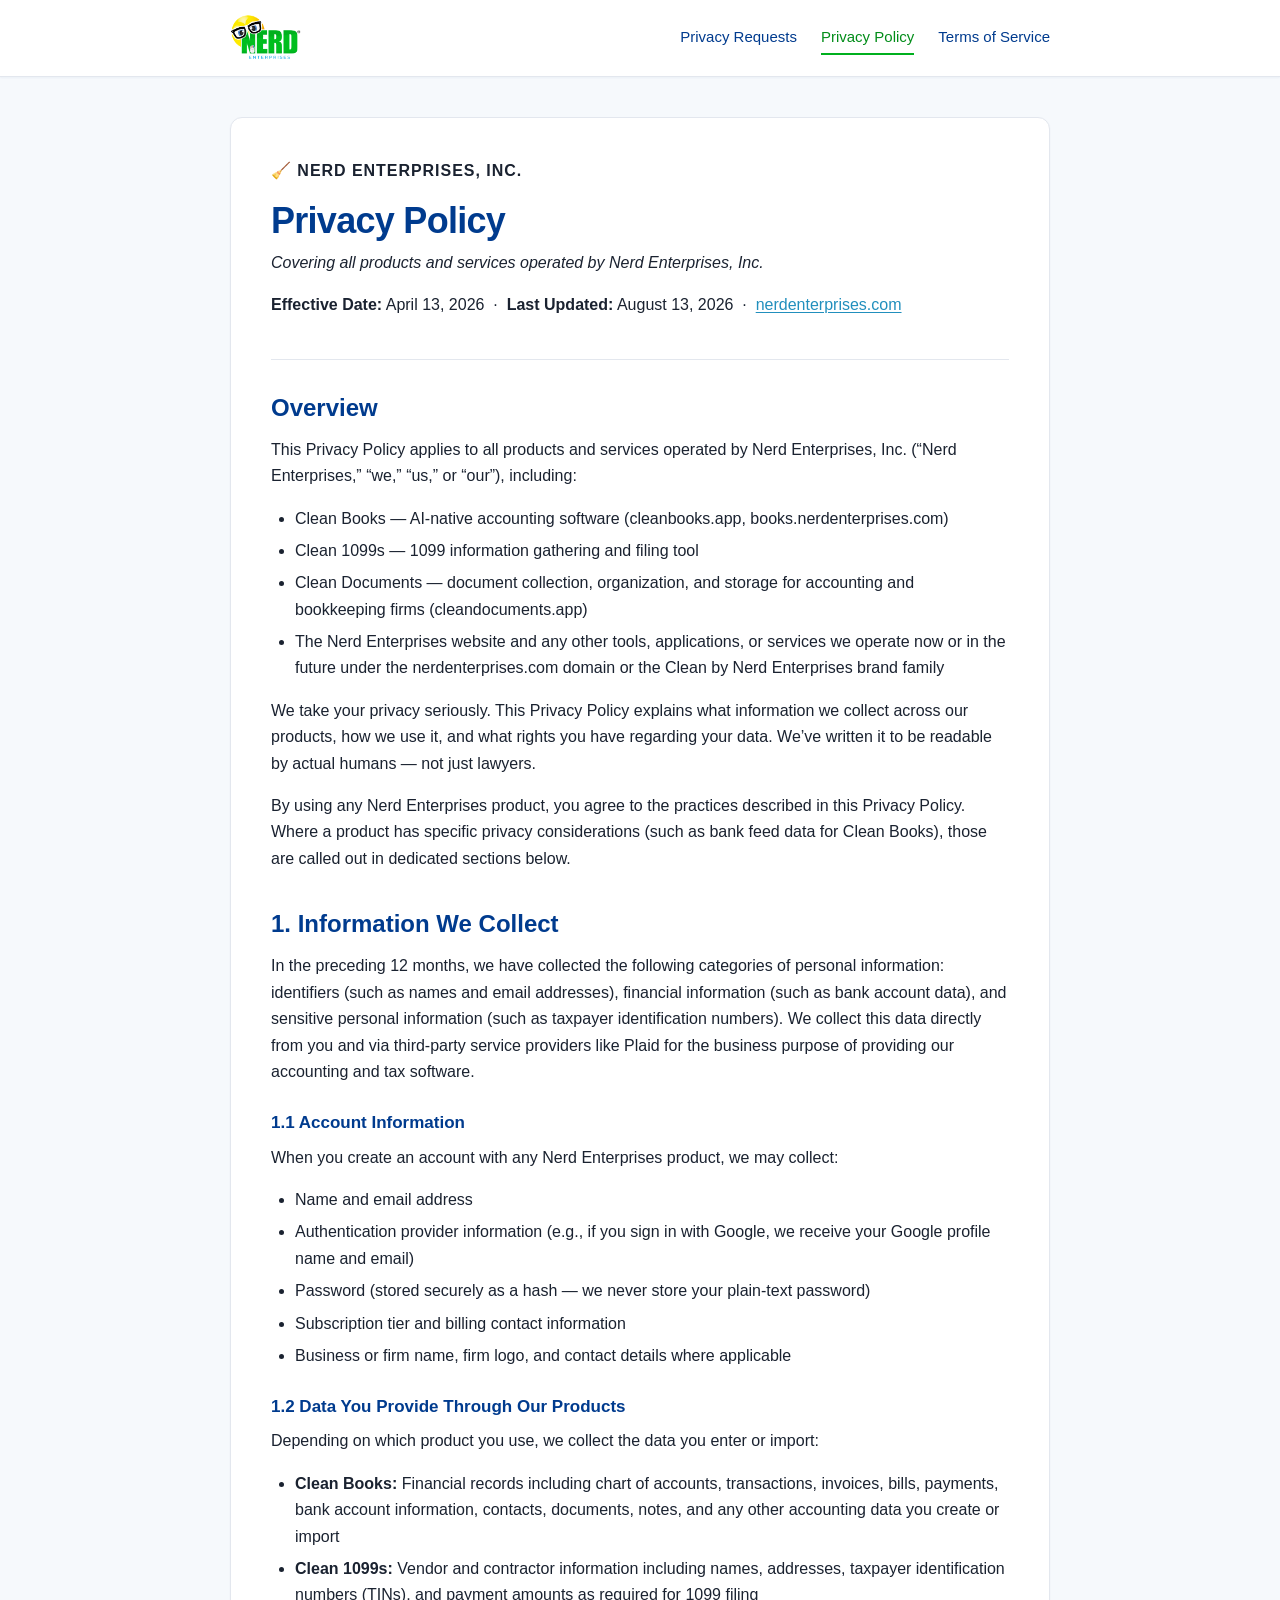
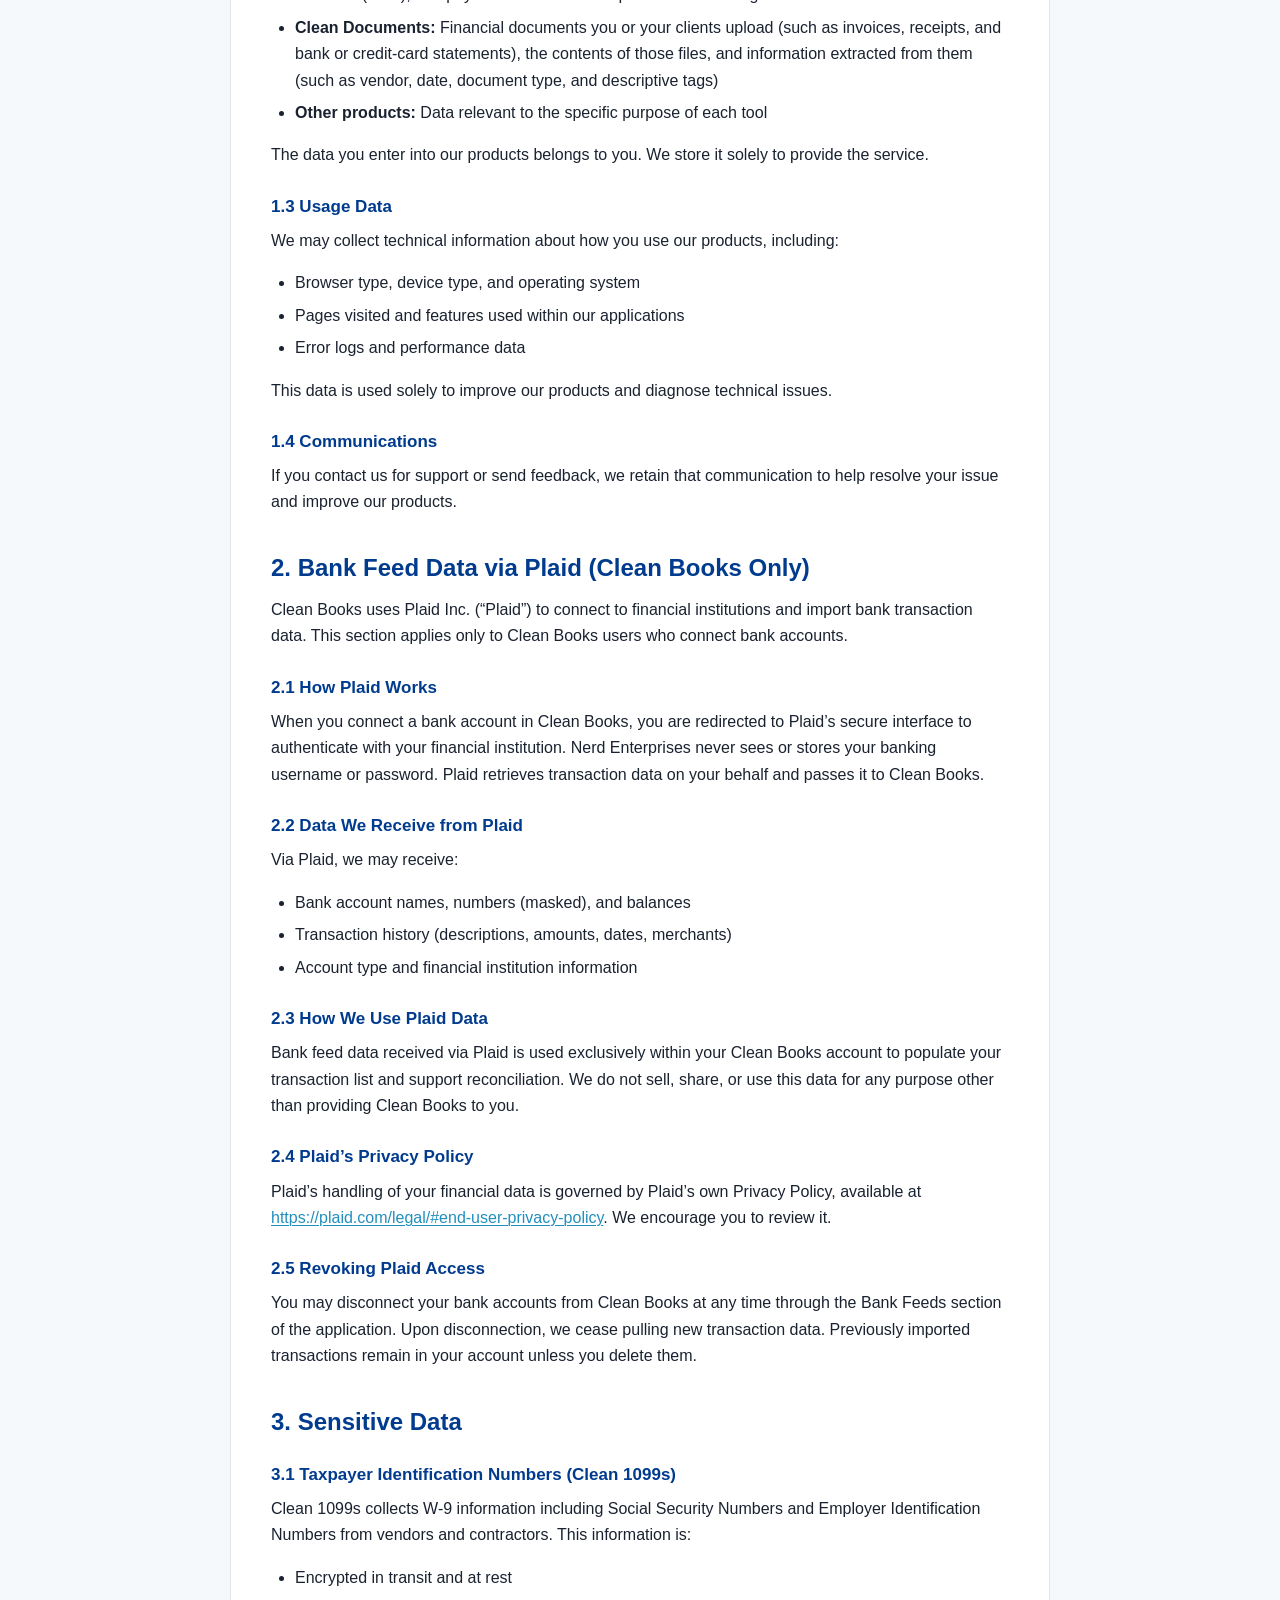
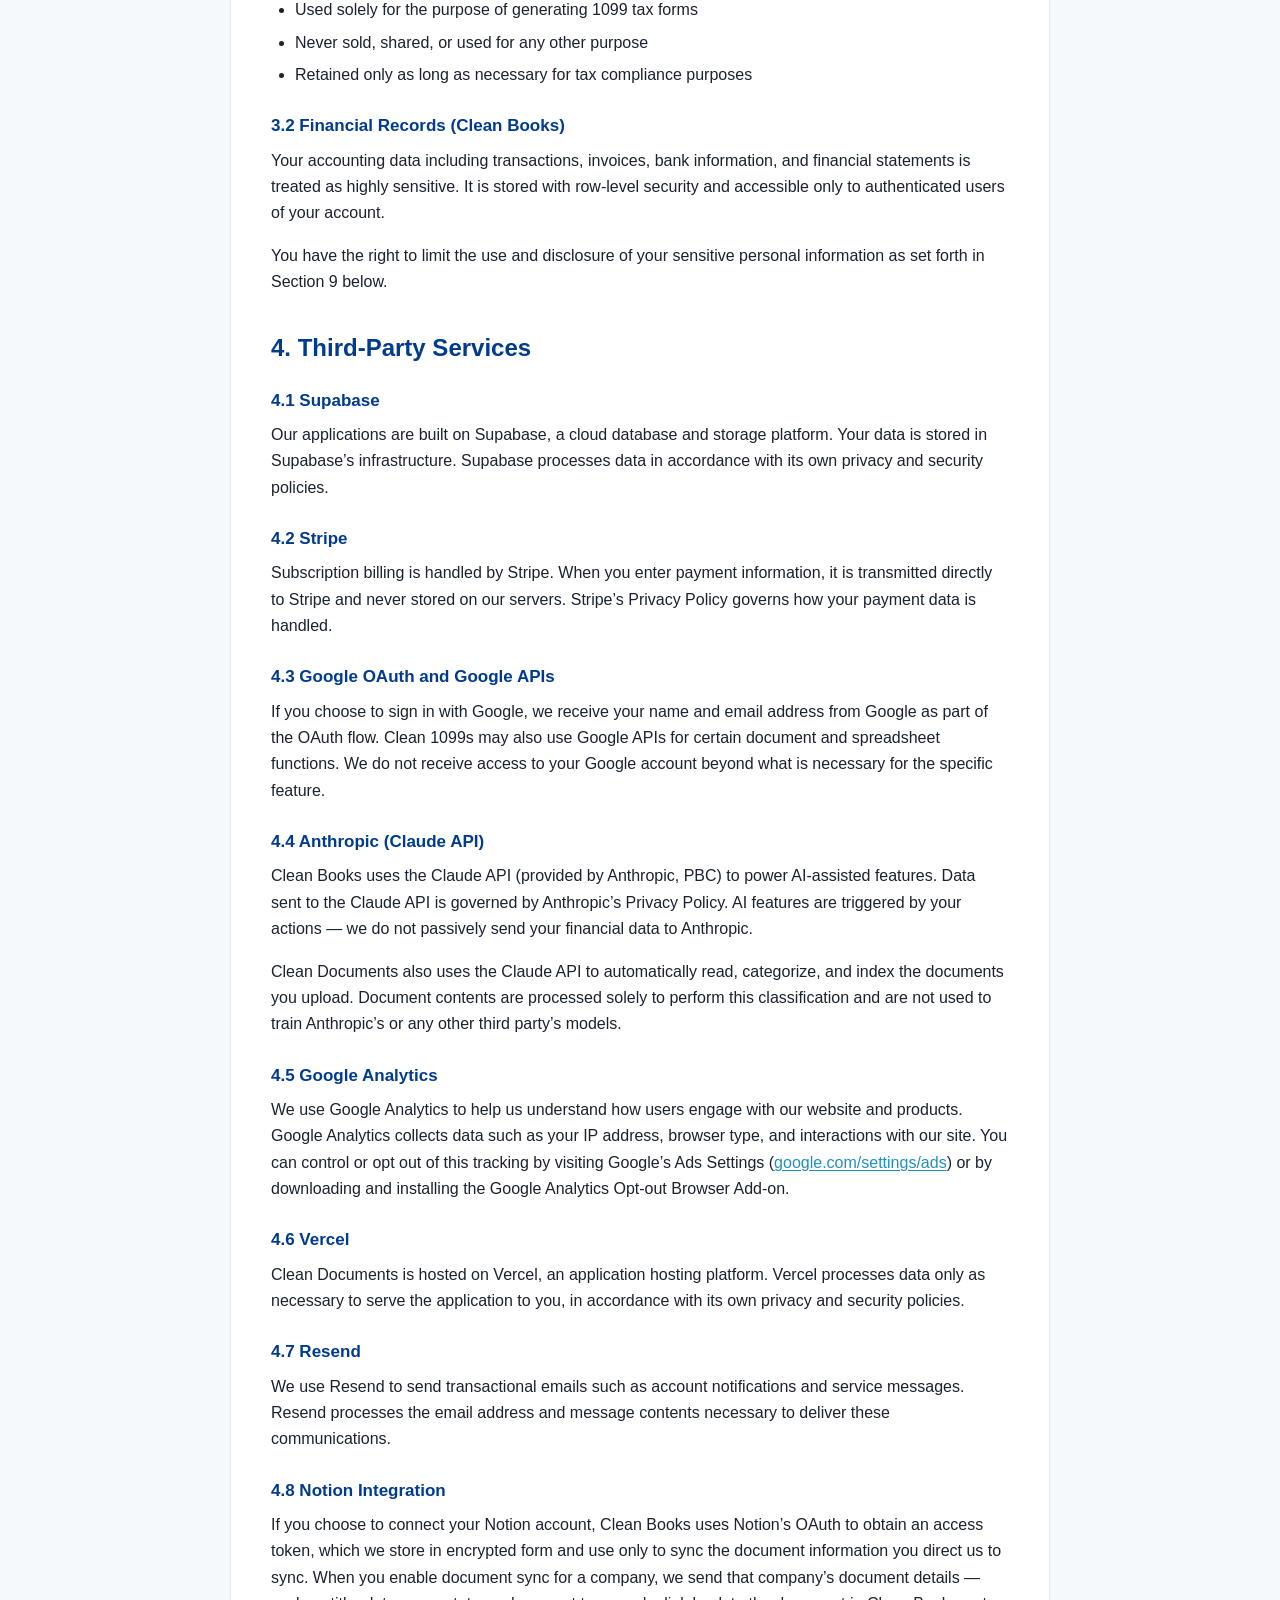
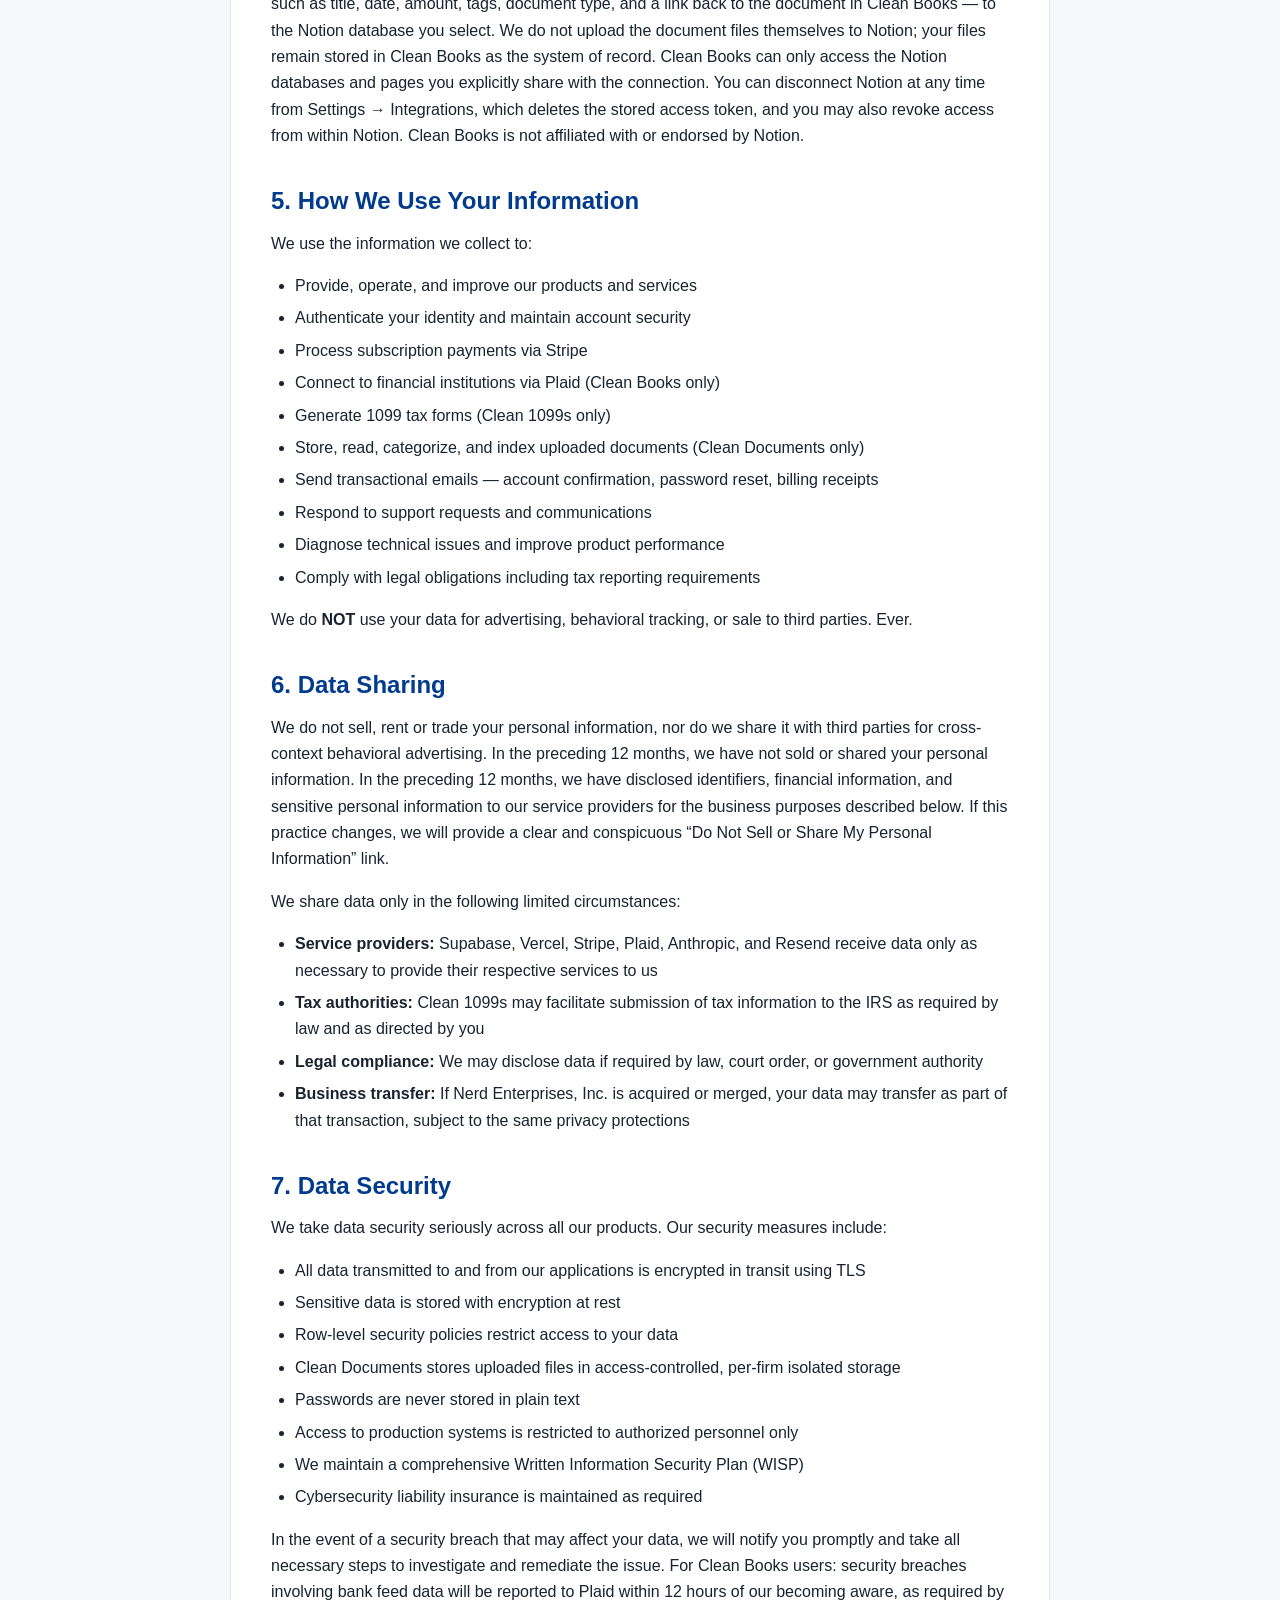
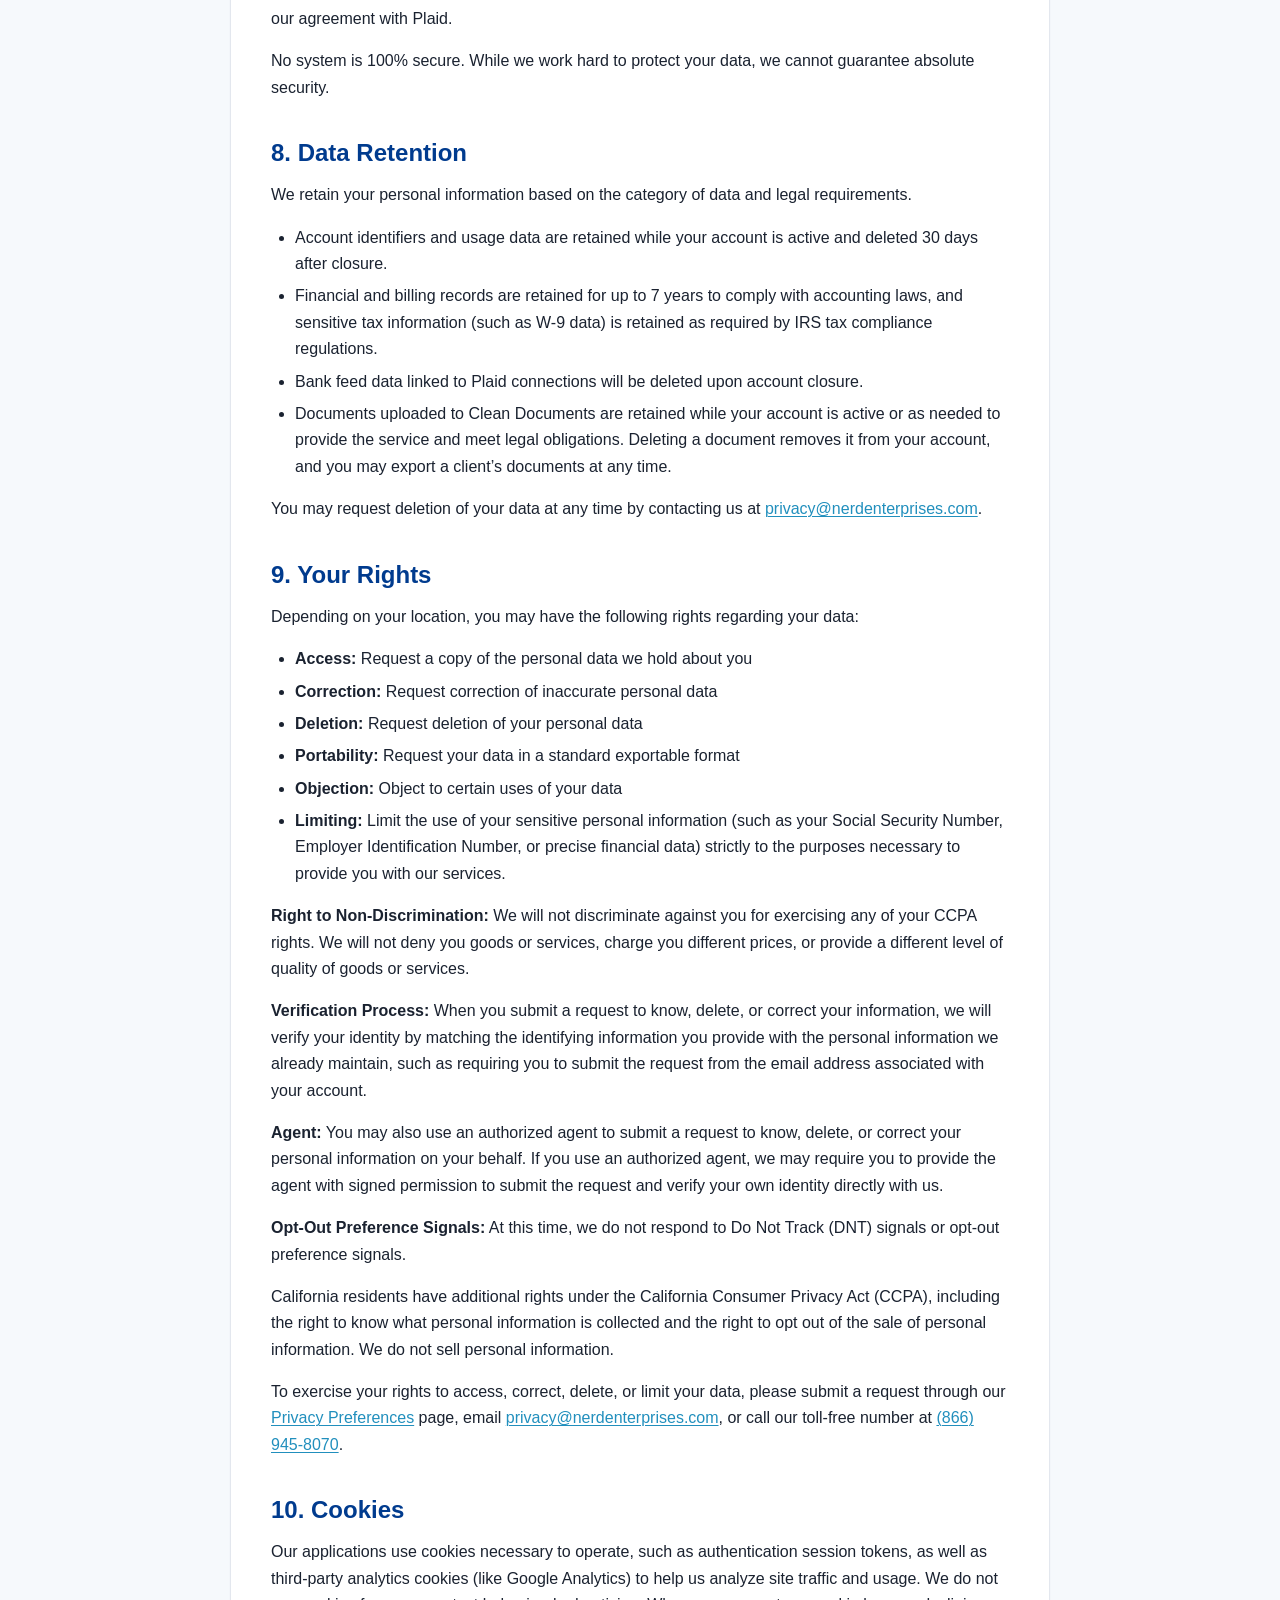
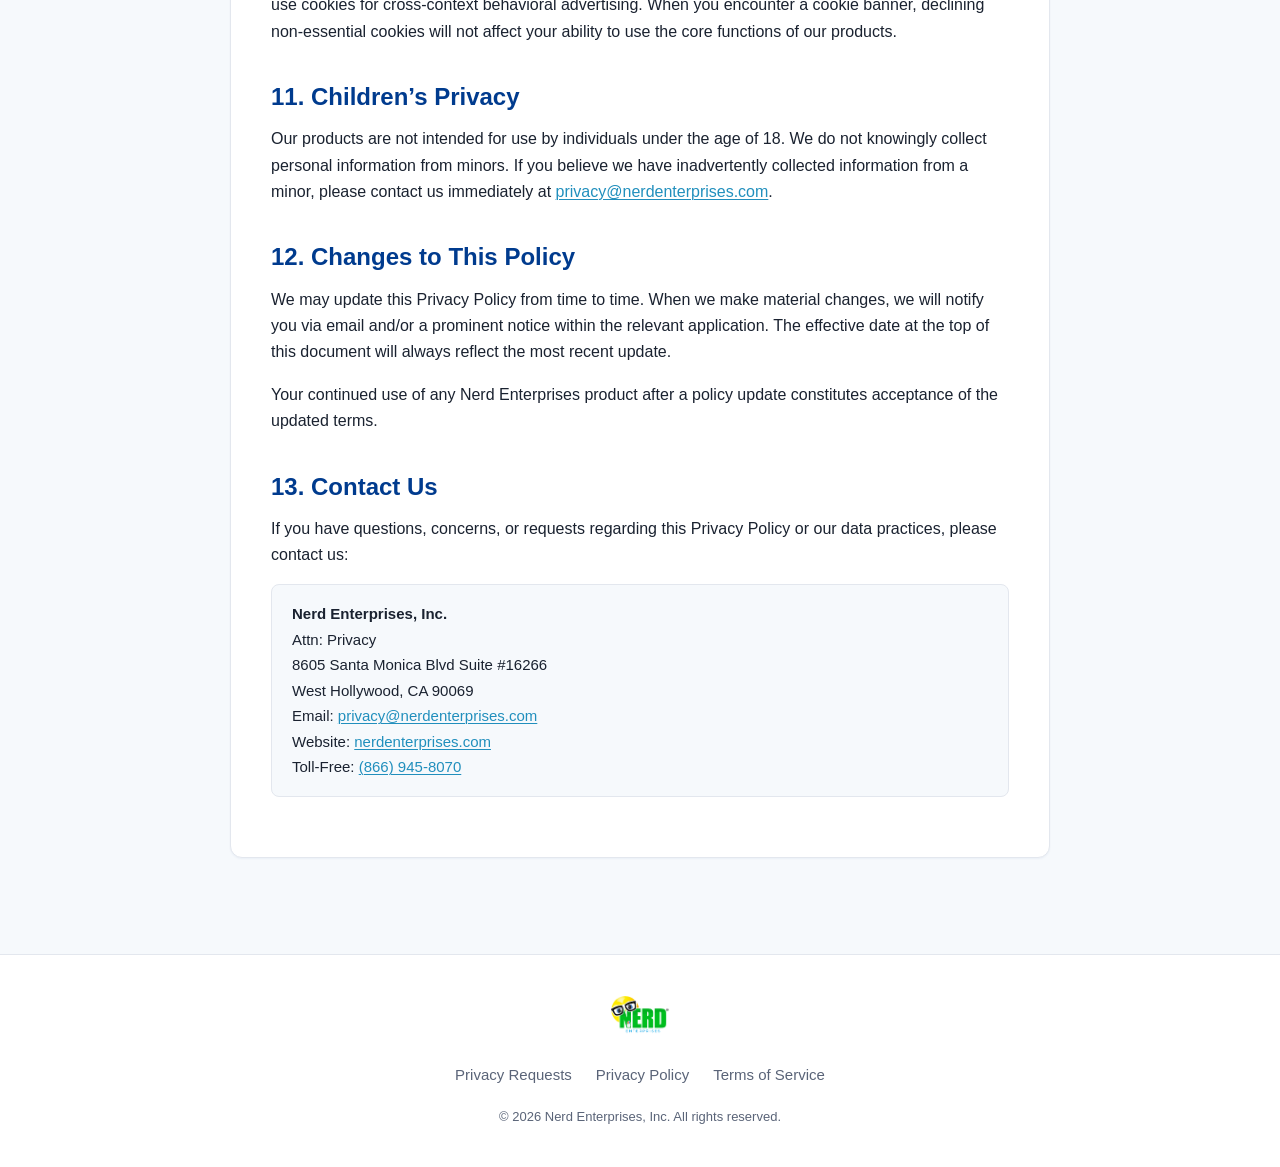
==== commit 6fe527ea: "Add Notion integration disclosure to privacy policy and TOS Co-Authored-By: Claude Opus 5 <noreply@a" ====
--- a/policy/index.html
+++ b/policy/index.html
@@ -33,7 +33,7 @@
         <p class="policy-meta">
           <strong>Effective Date:</strong> April 13, 2026
           &nbsp;&middot;&nbsp;
-          <strong>Last Updated:</strong> July 29, 2026
+          <strong>Last Updated:</strong> August 13, 2026
           &nbsp;&middot;&nbsp;
           <a href="https://nerdenterprises.com">nerdenterprises.com</a>
         </p>
@@ -256,6 +256,22 @@
           We use Resend to send transactional emails such as account notifications and
           service messages. Resend processes the email address and message contents
           necessary to deliver these communications.
+        </p>
+
+        <h3>4.8 Notion Integration</h3>
+        <p>
+          If you choose to connect your Notion account, Clean Books uses Notion&rsquo;s
+          OAuth to obtain an access token, which we store in encrypted form and use only
+          to sync the document information you direct us to sync. When you enable document
+          sync for a company, we send that company&rsquo;s document details &mdash; such as
+          title, date, amount, tags, document type, and a link back to the document in
+          Clean Books &mdash; to the Notion database you select. We do not upload the
+          document files themselves to Notion; your files remain stored in Clean Books as
+          the system of record. Clean Books can only access the Notion databases and pages
+          you explicitly share with the connection. You can disconnect Notion at any time
+          from Settings &rarr; Integrations, which deletes the stored access token, and you
+          may also revoke access from within Notion. Clean Books is not affiliated with or
+          endorsed by Notion.
         </p>
       </section>
 
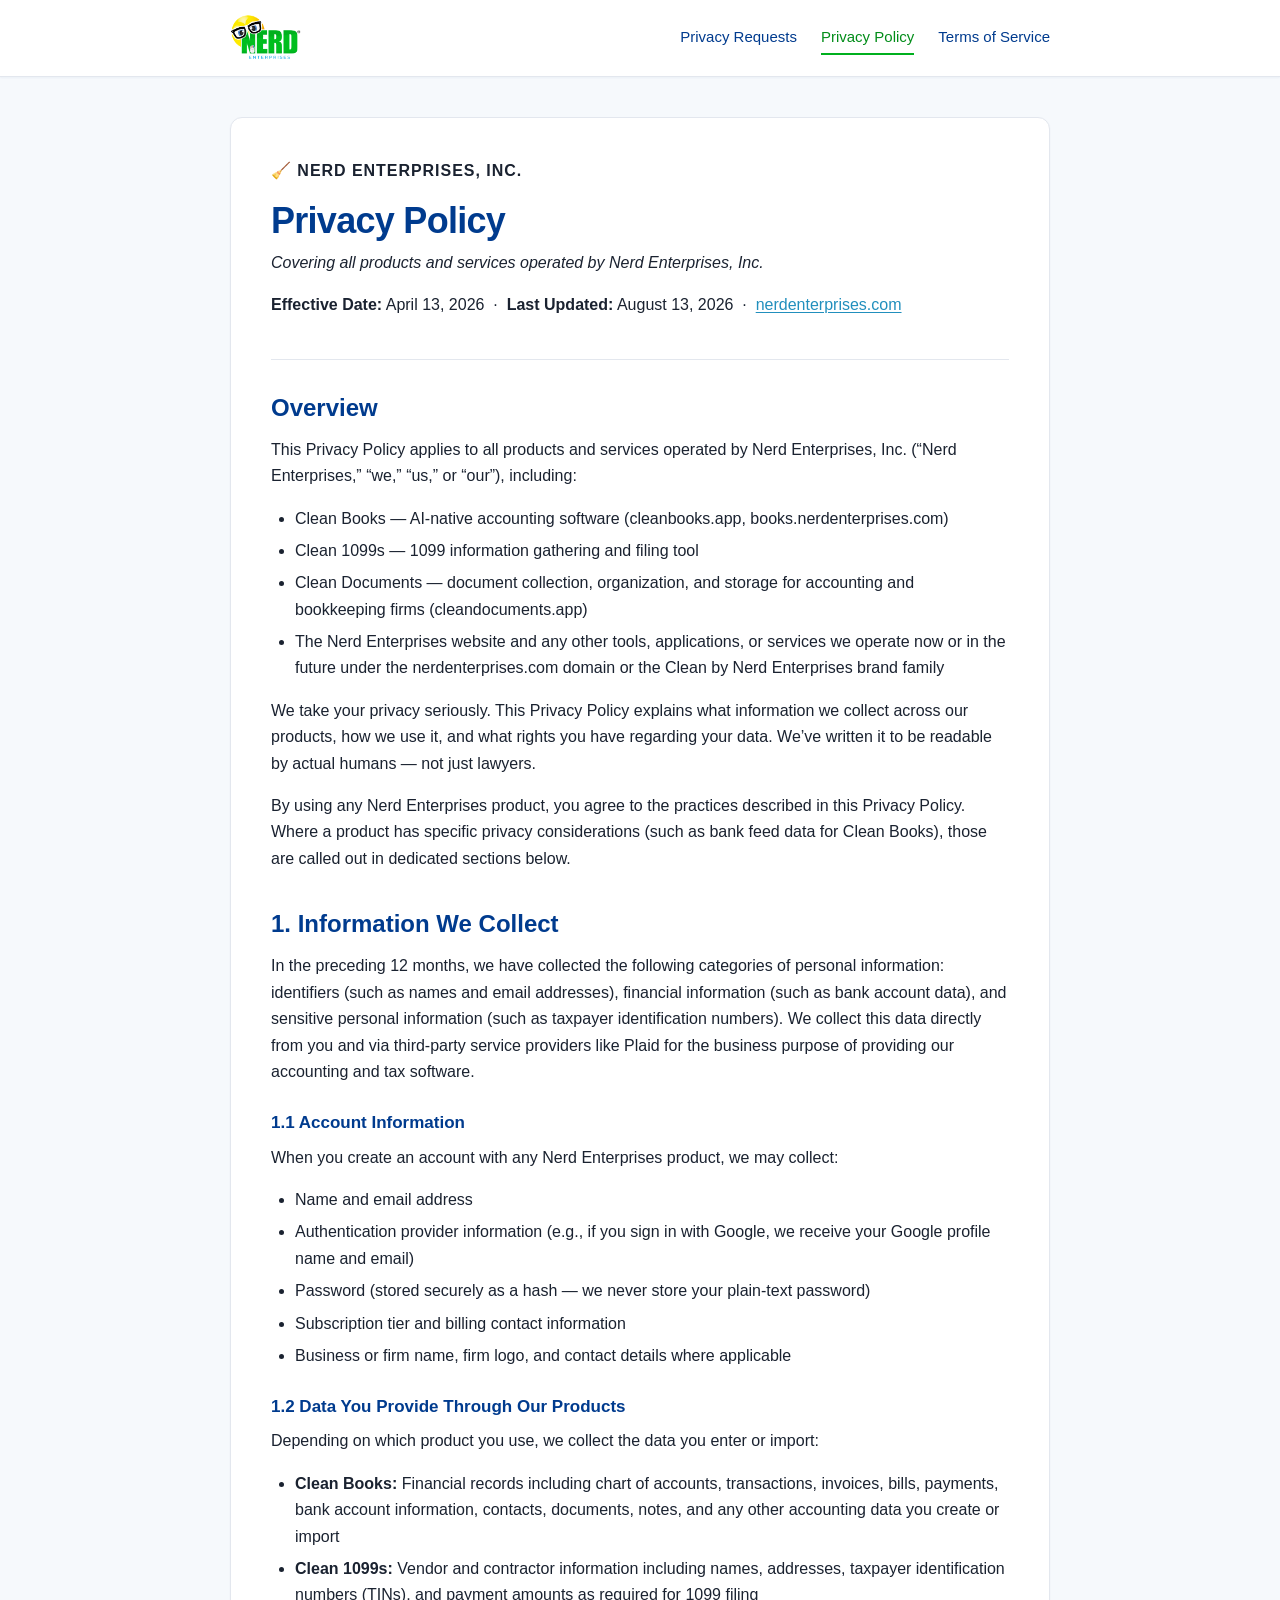
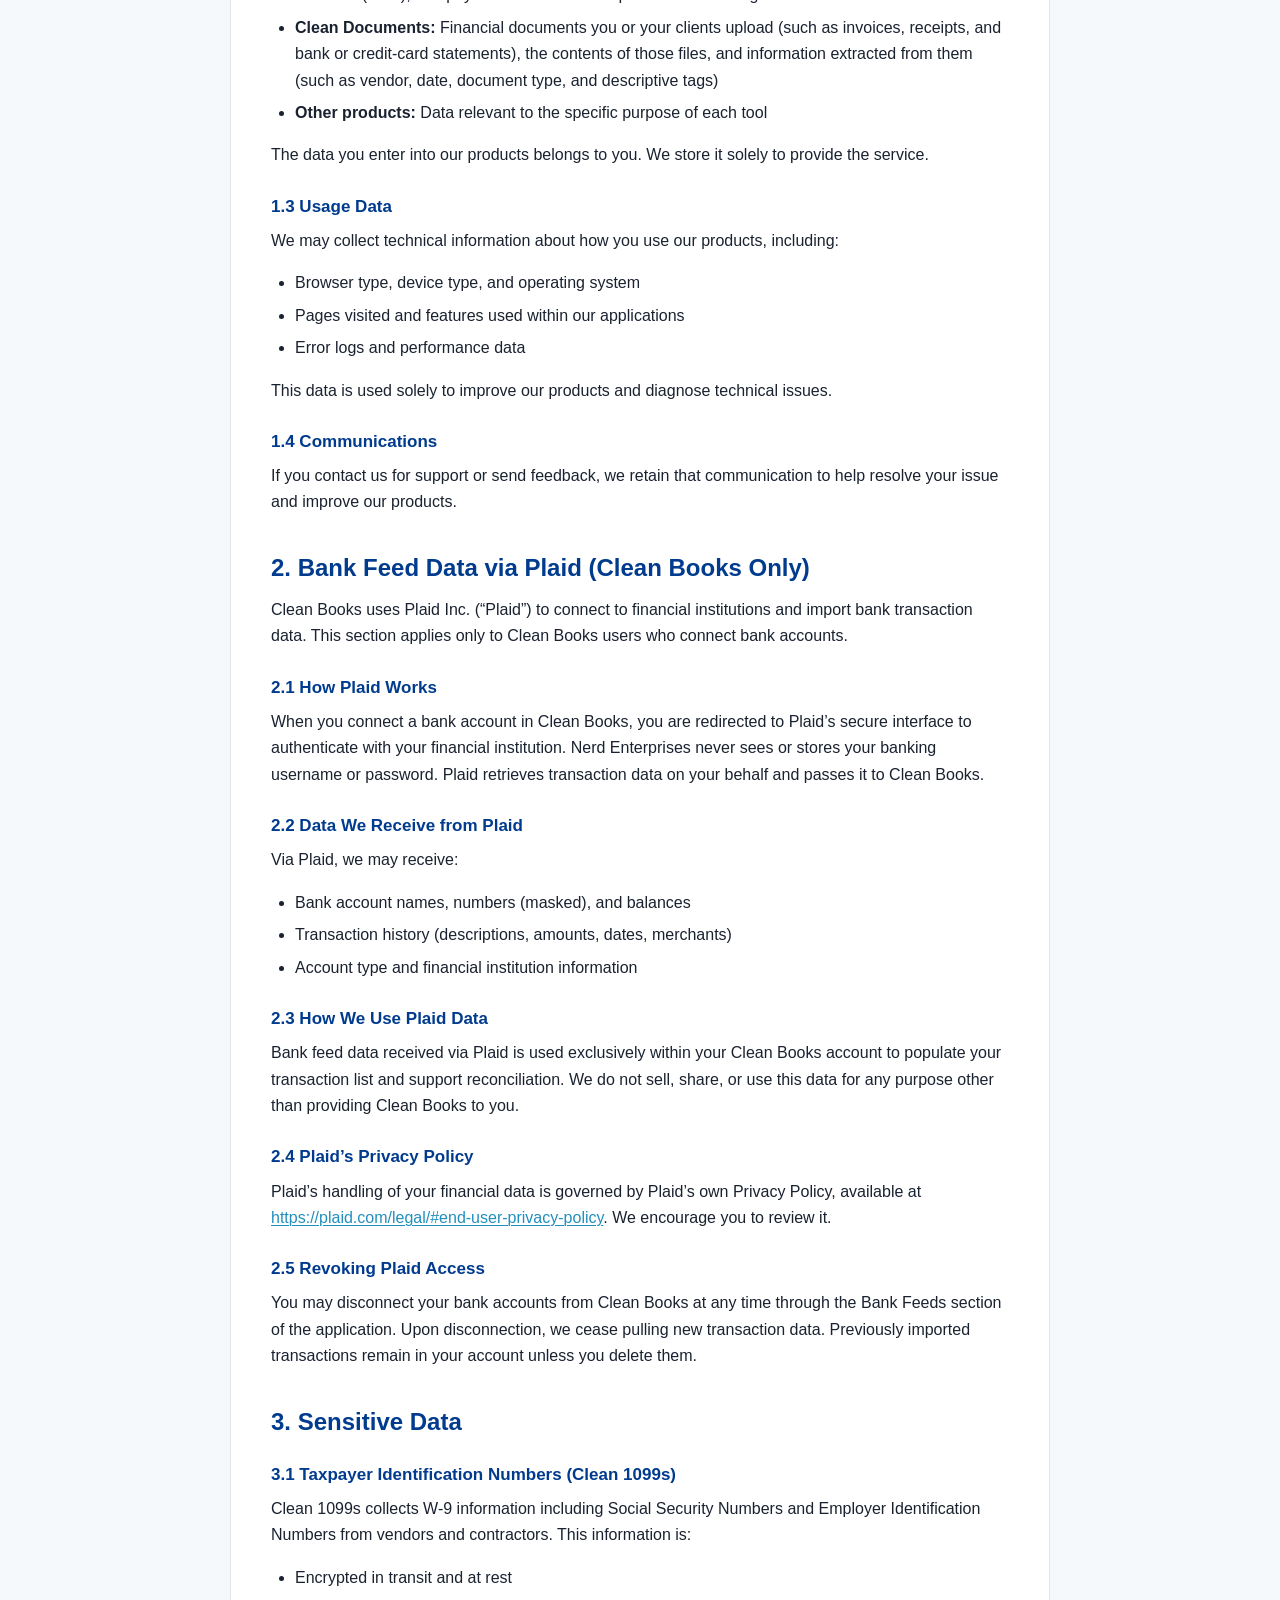
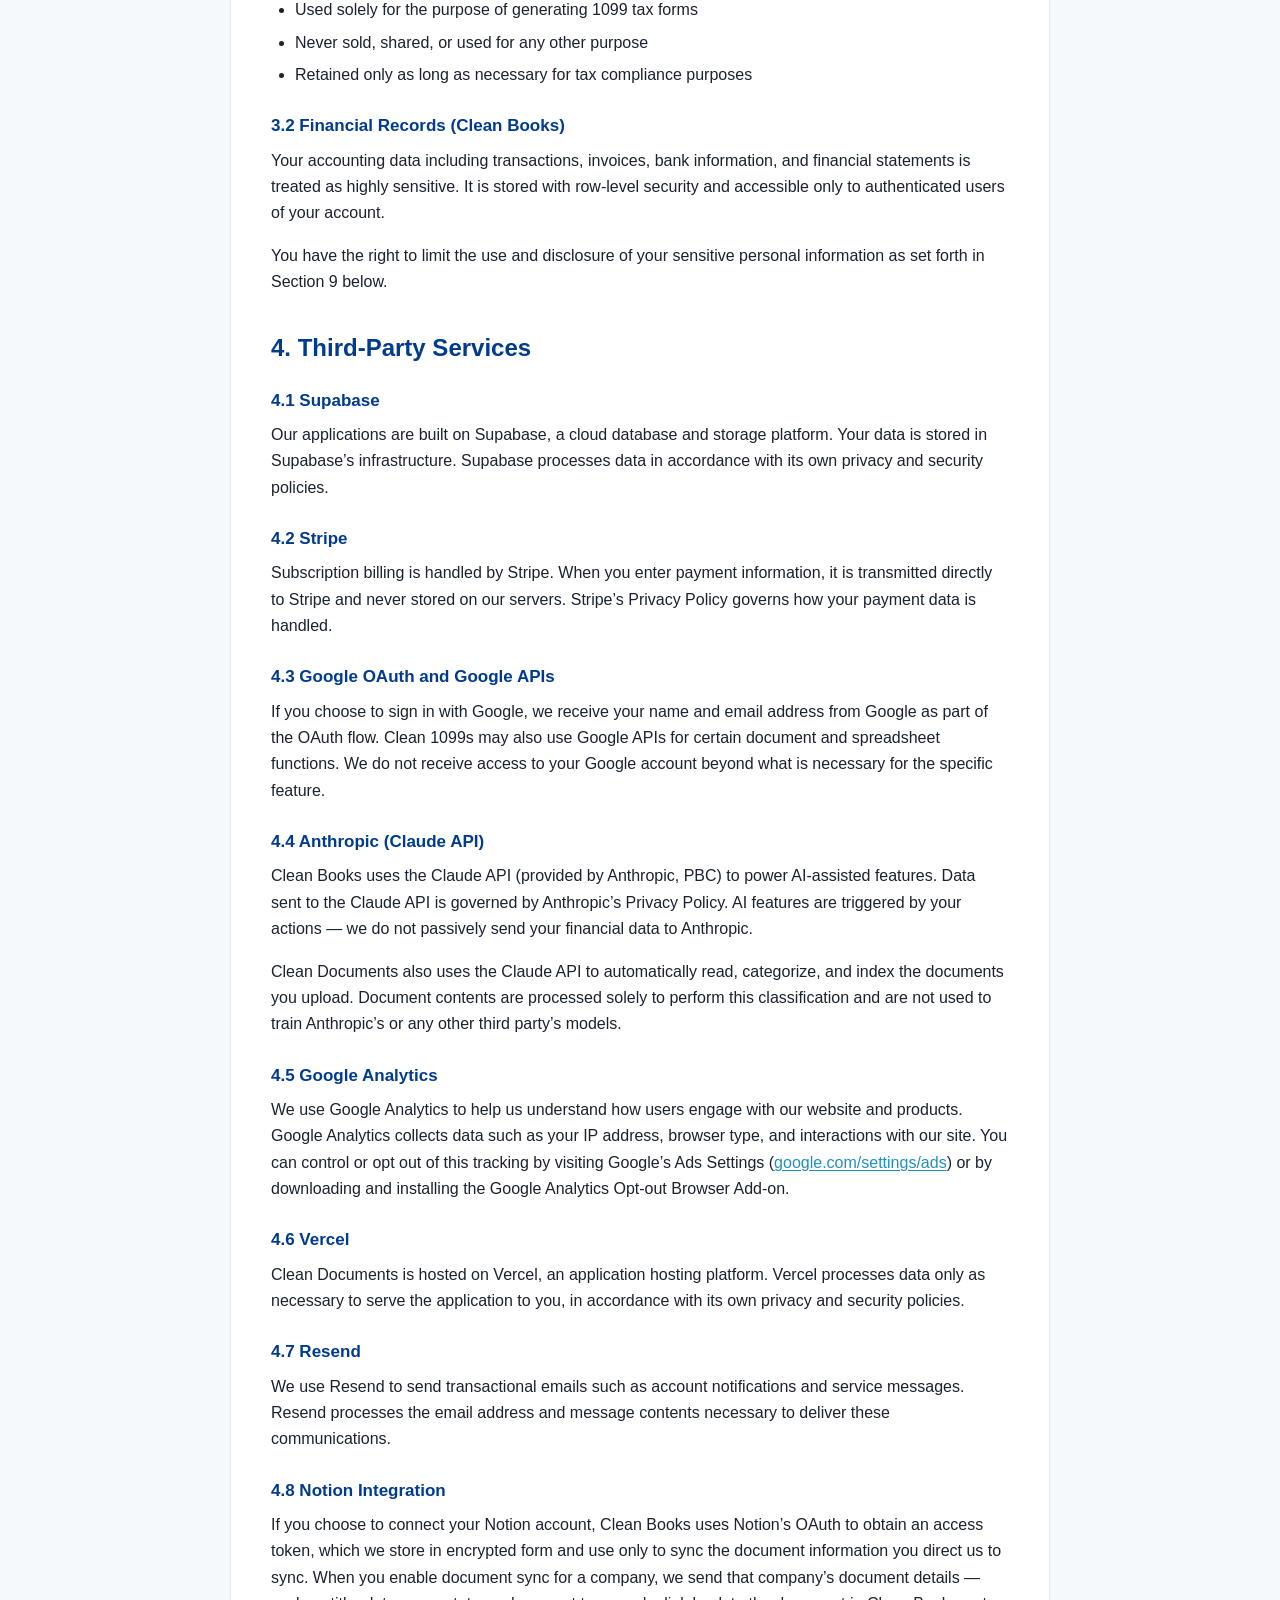
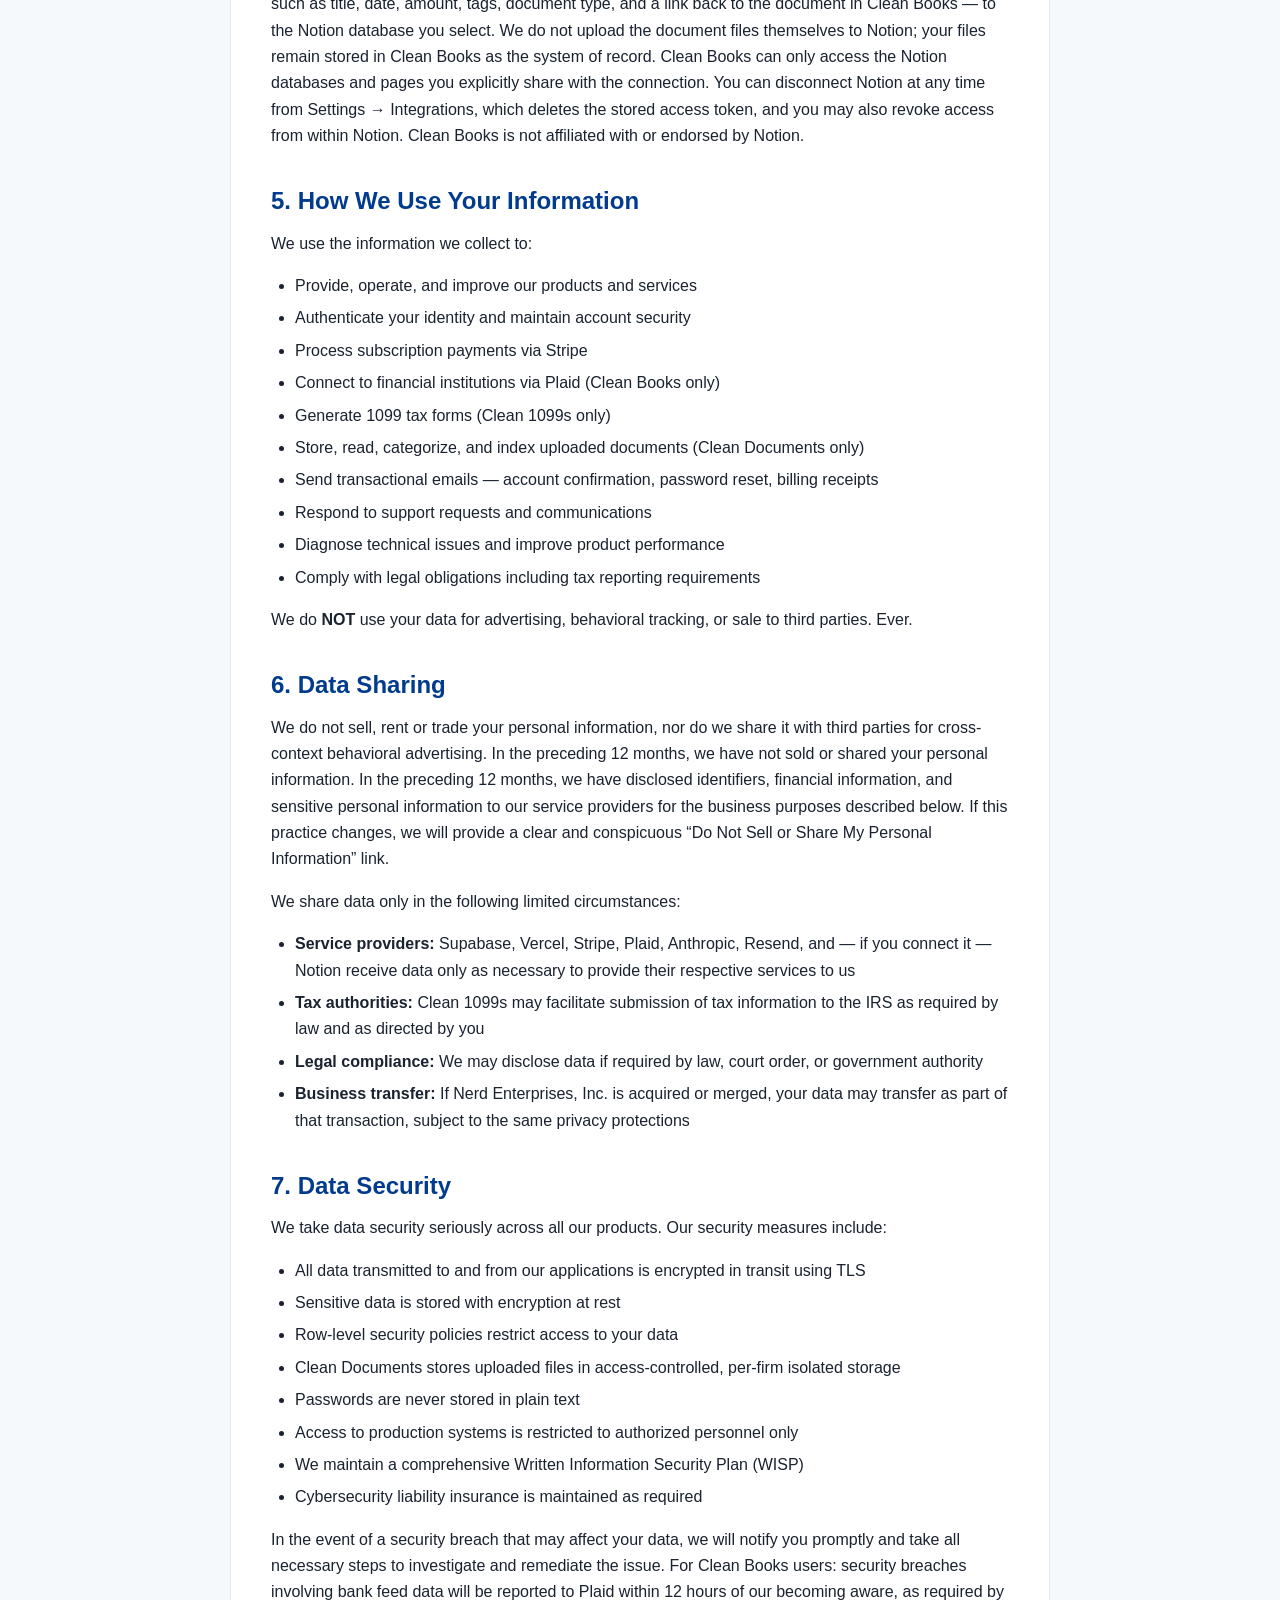
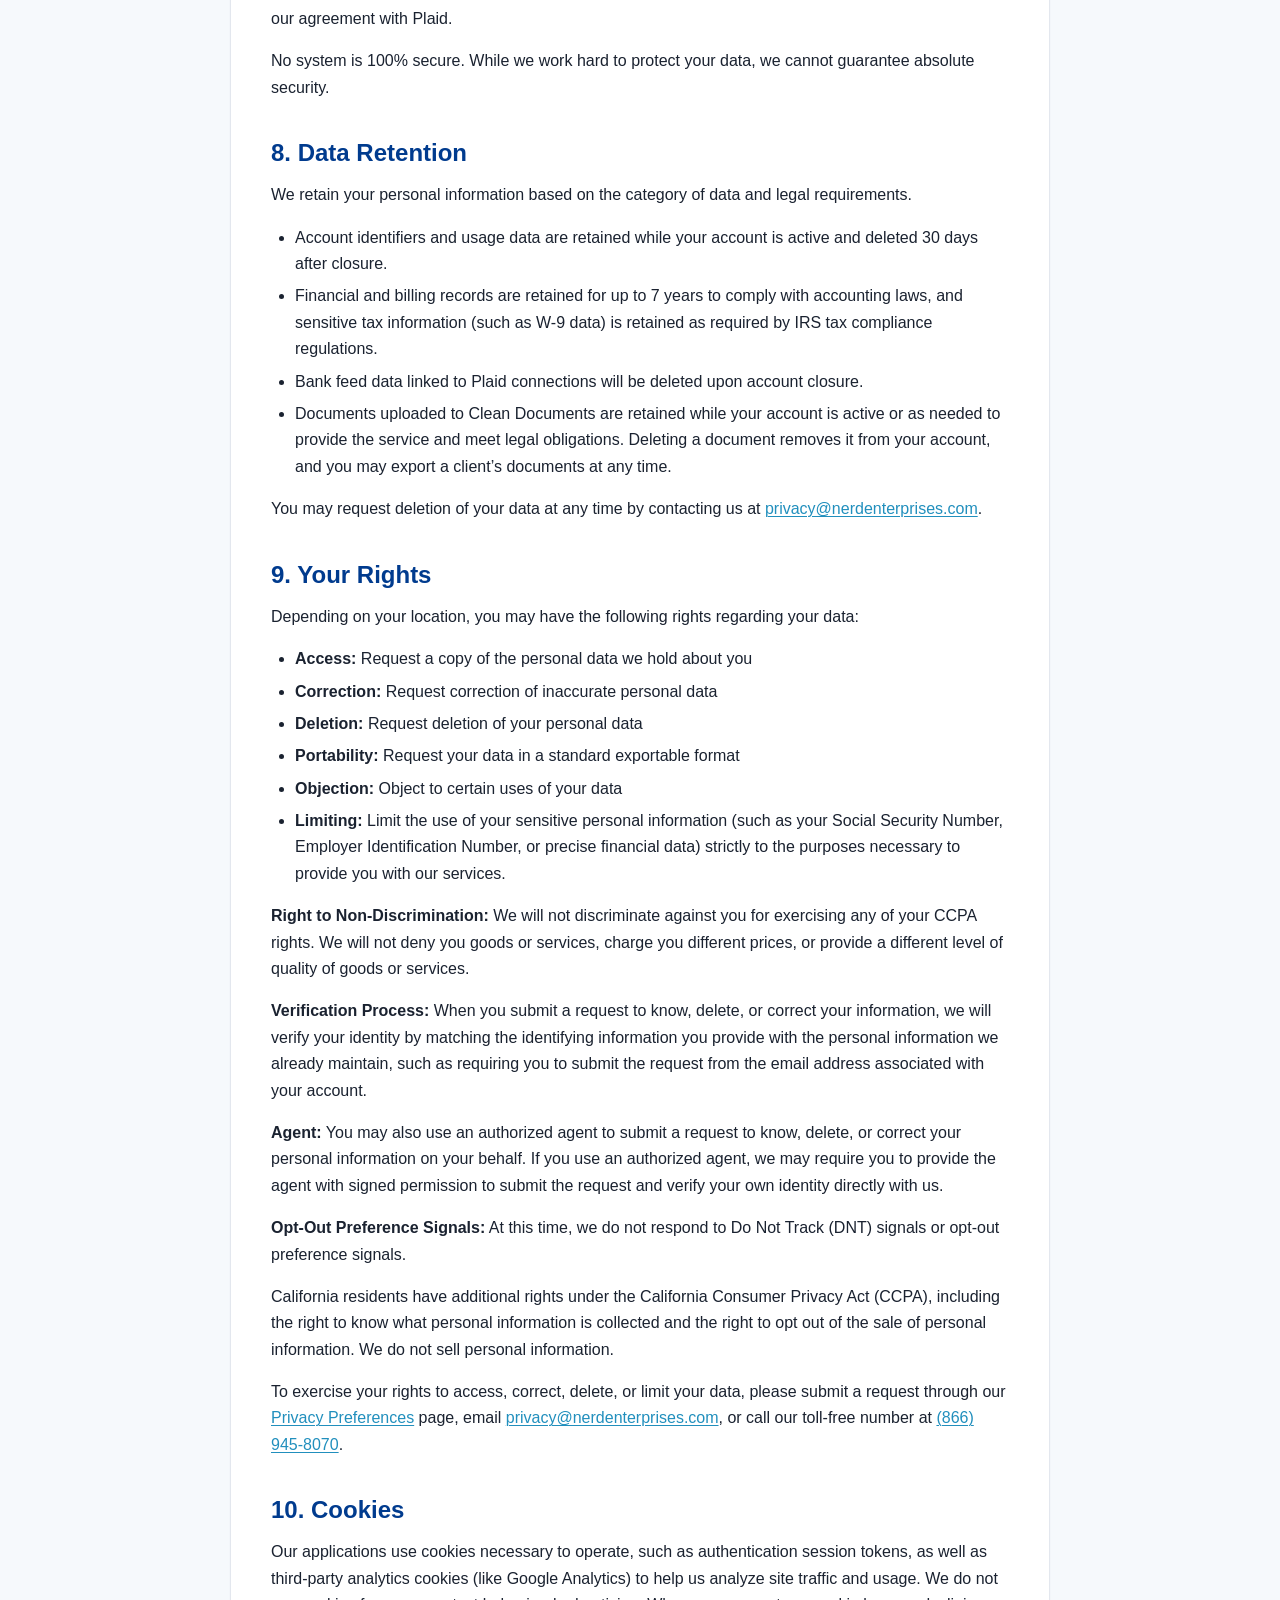
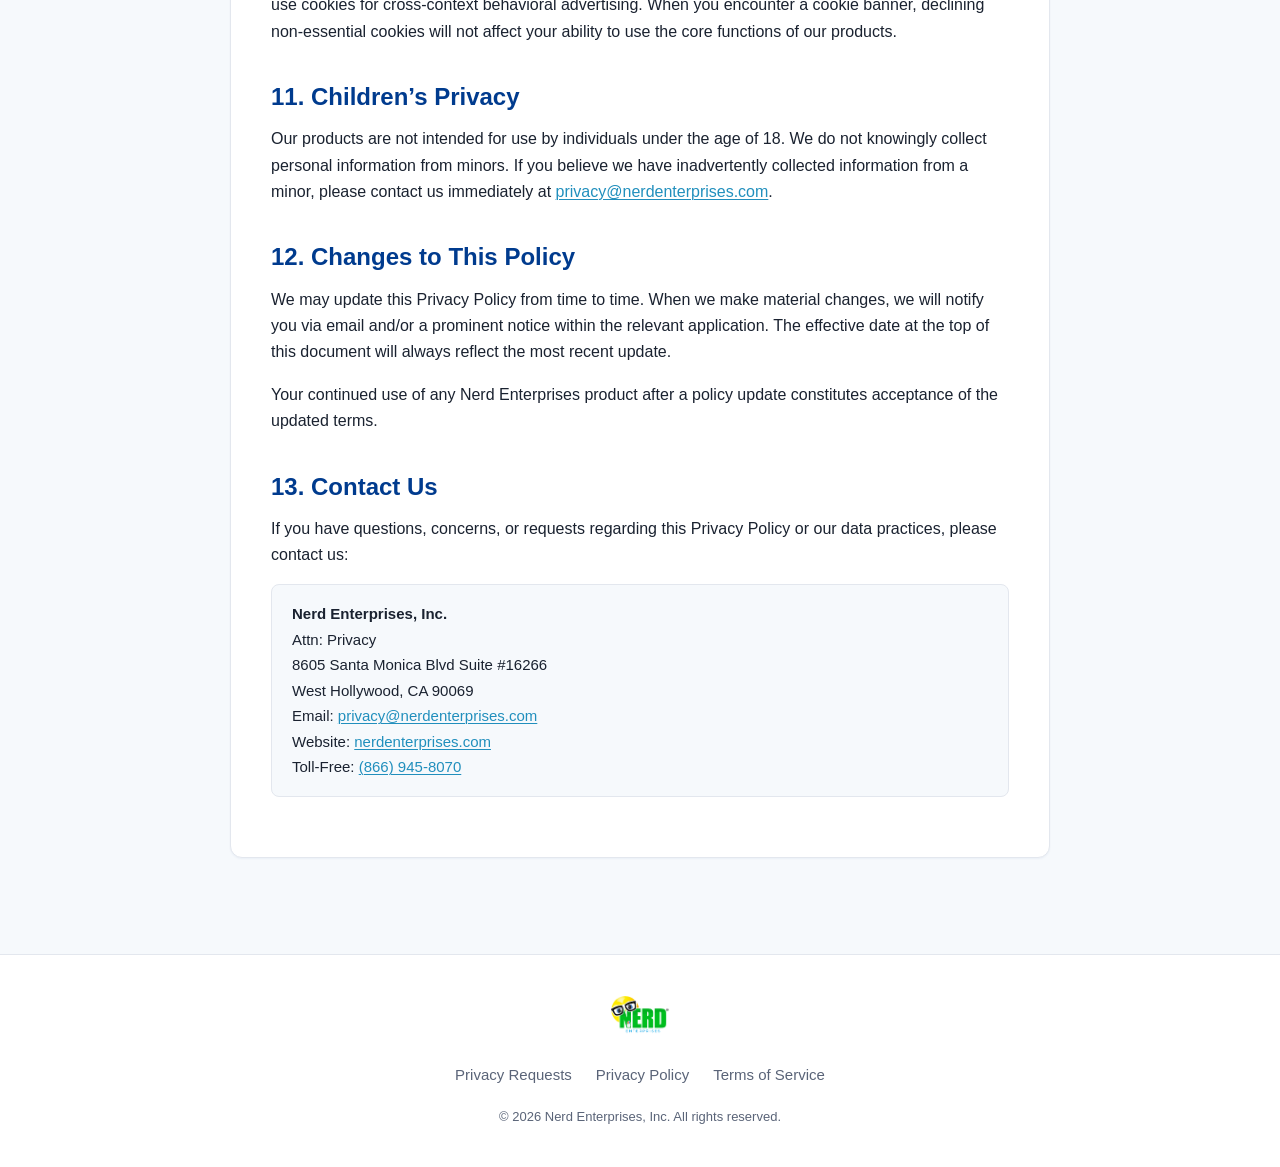
==== commit 35a4ea44: "Add Notion to service provider list in privacy policy Co-Authored-By: Claude Opus 5 <noreply@anthrop" ====
--- a/policy/index.html
+++ b/policy/index.html
@@ -309,7 +309,7 @@
         </p>
         <p>We share data only in the following limited circumstances:</p>
         <ul>
-          <li><strong>Service providers:</strong> Supabase, Vercel, Stripe, Plaid, Anthropic, and Resend receive data only as necessary to provide their respective services to us</li>
+          <li><strong>Service providers:</strong> Supabase, Vercel, Stripe, Plaid, Anthropic, Resend, and &mdash; if you connect it &mdash; Notion receive data only as necessary to provide their respective services to us</li>
           <li><strong>Tax authorities:</strong> Clean 1099s may facilitate submission of tax information to the IRS as required by law and as directed by you</li>
           <li><strong>Legal compliance:</strong> We may disclose data if required by law, court order, or government authority</li>
           <li><strong>Business transfer:</strong> If Nerd Enterprises, Inc. is acquired or merged, your data may transfer as part of that transaction, subject to the same privacy protections</li>
